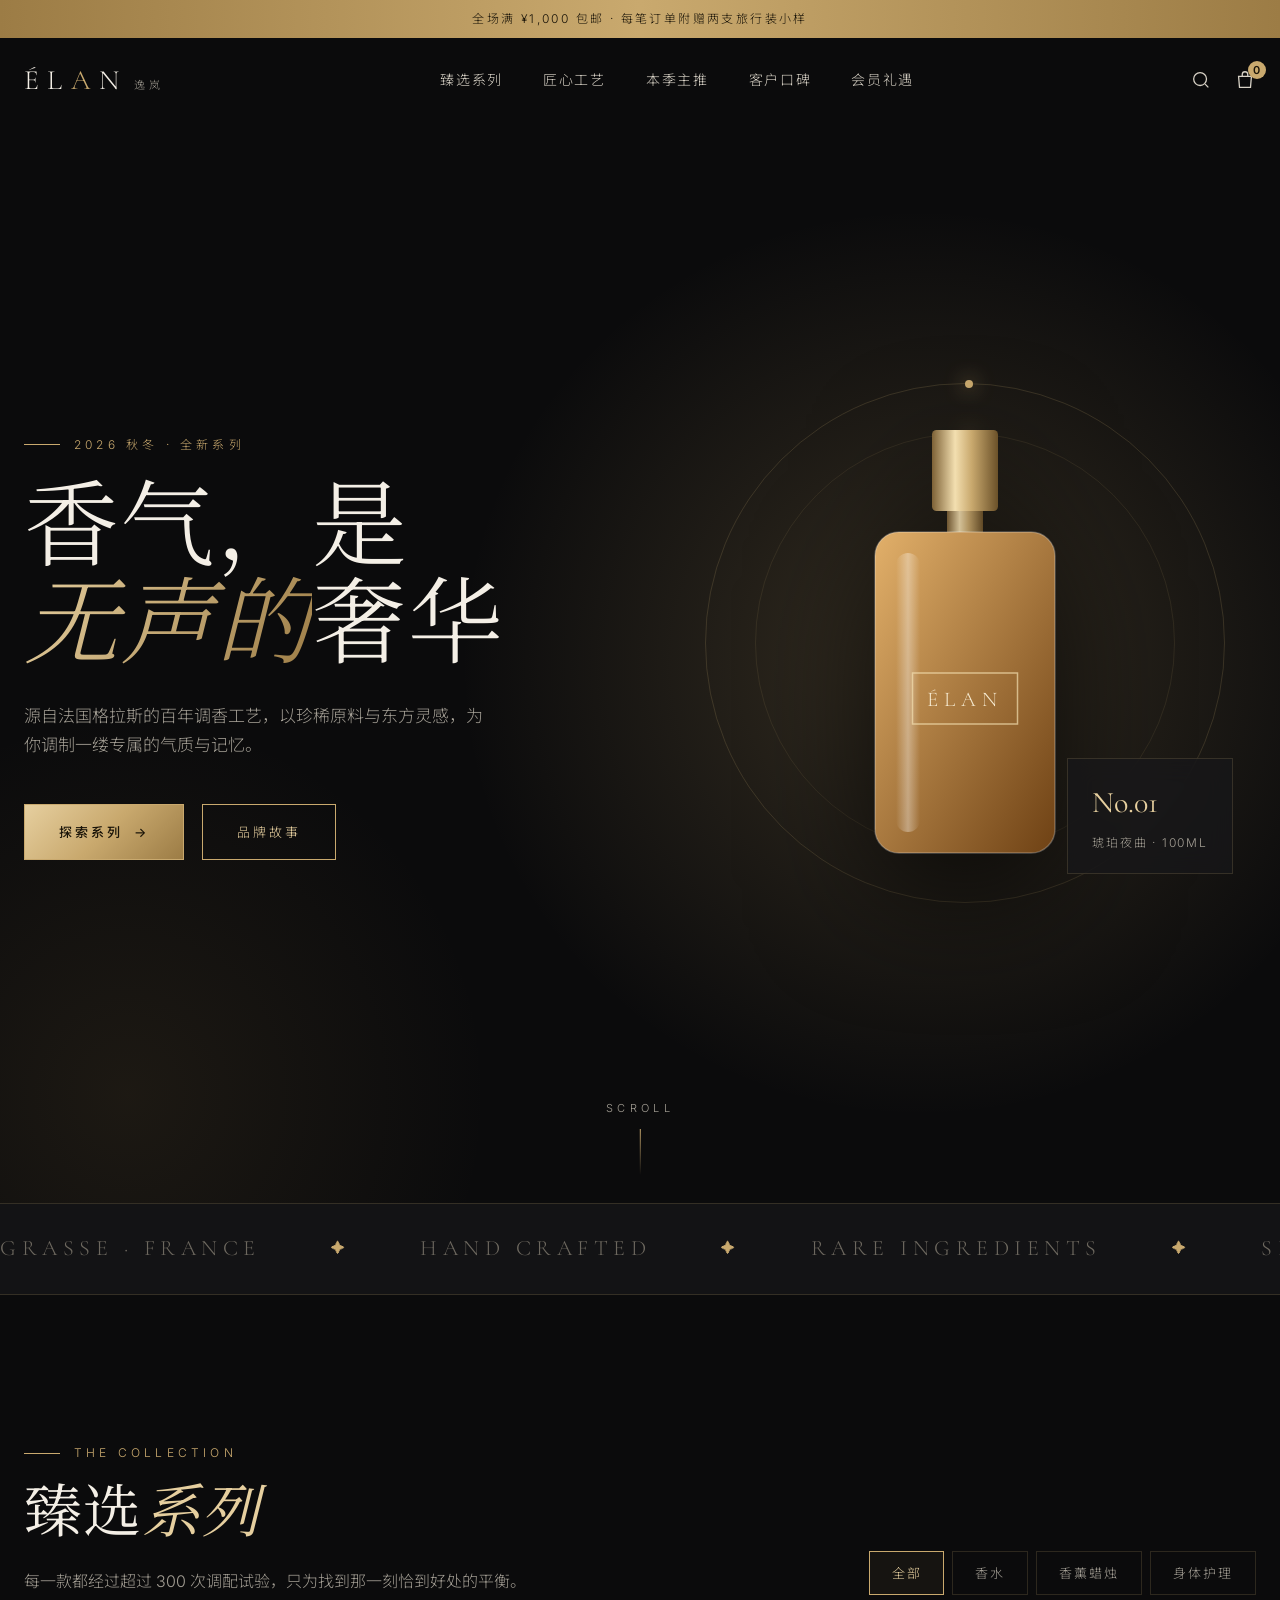
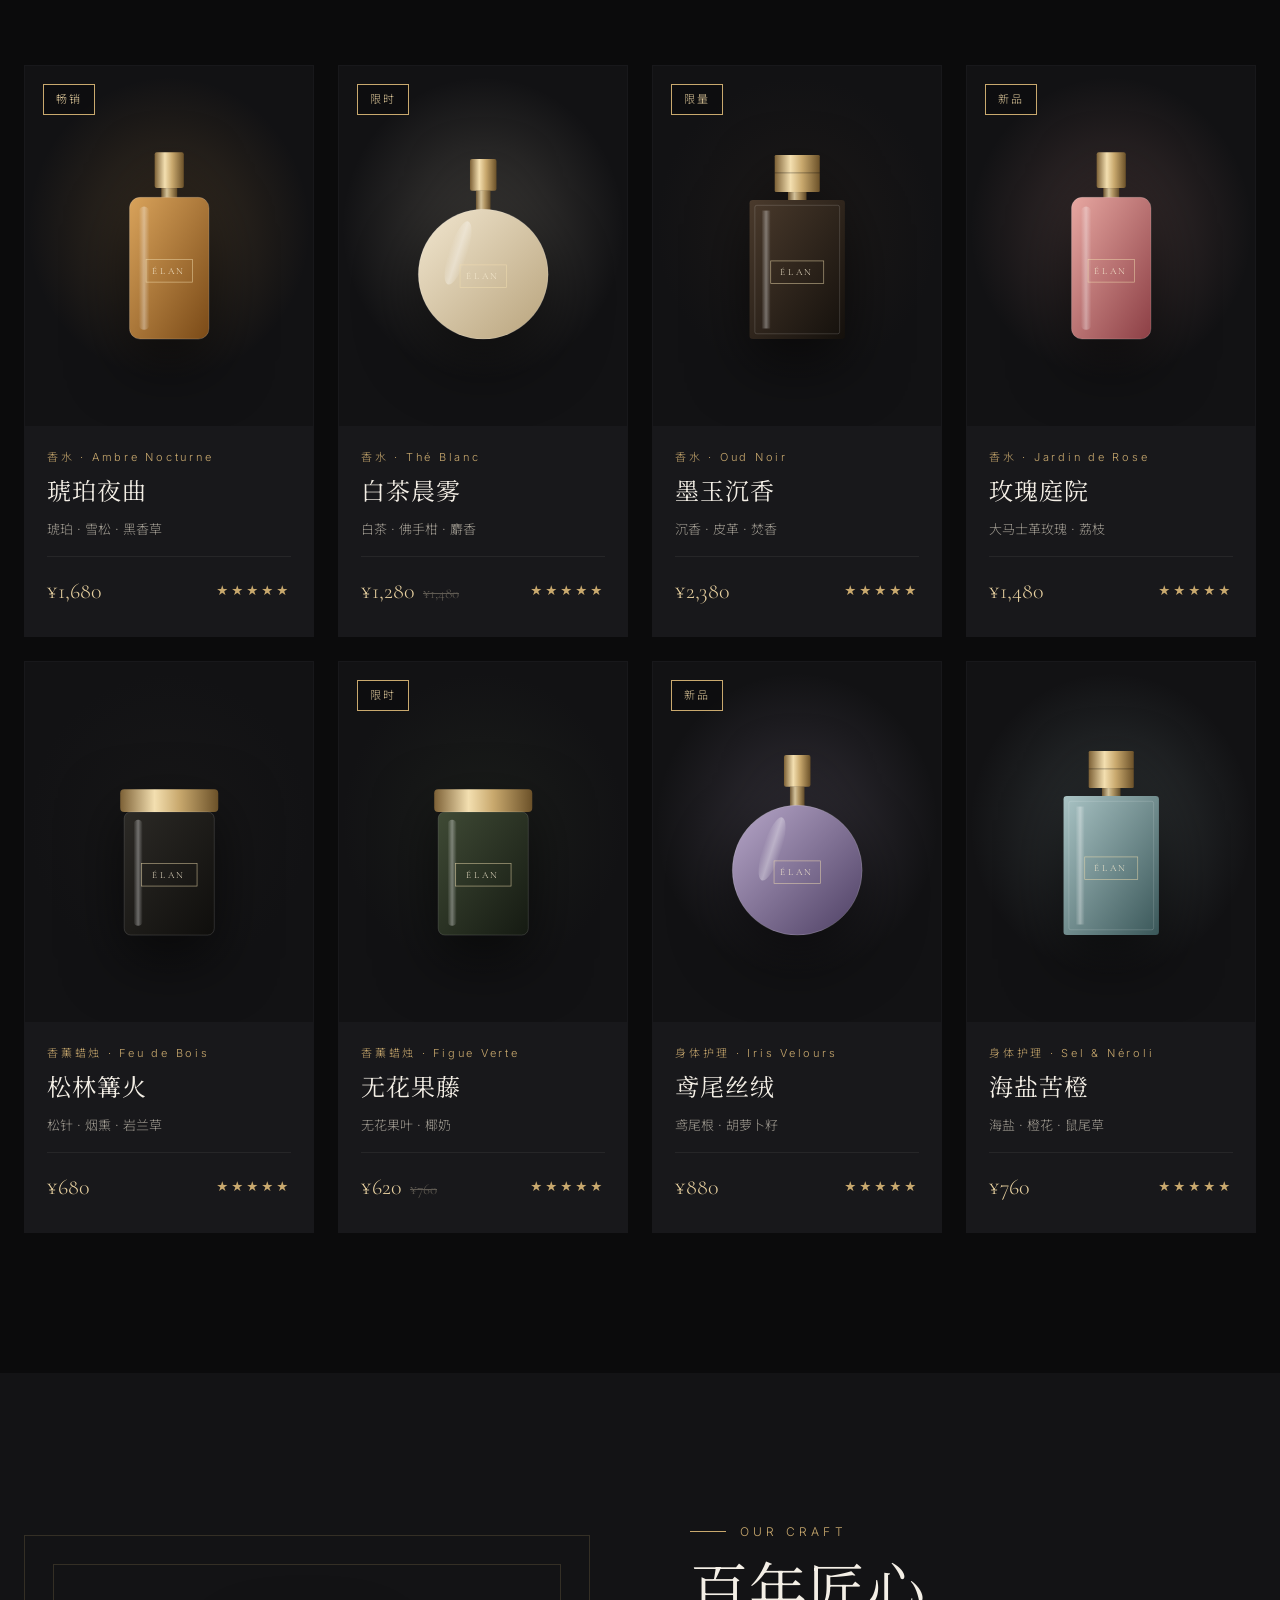
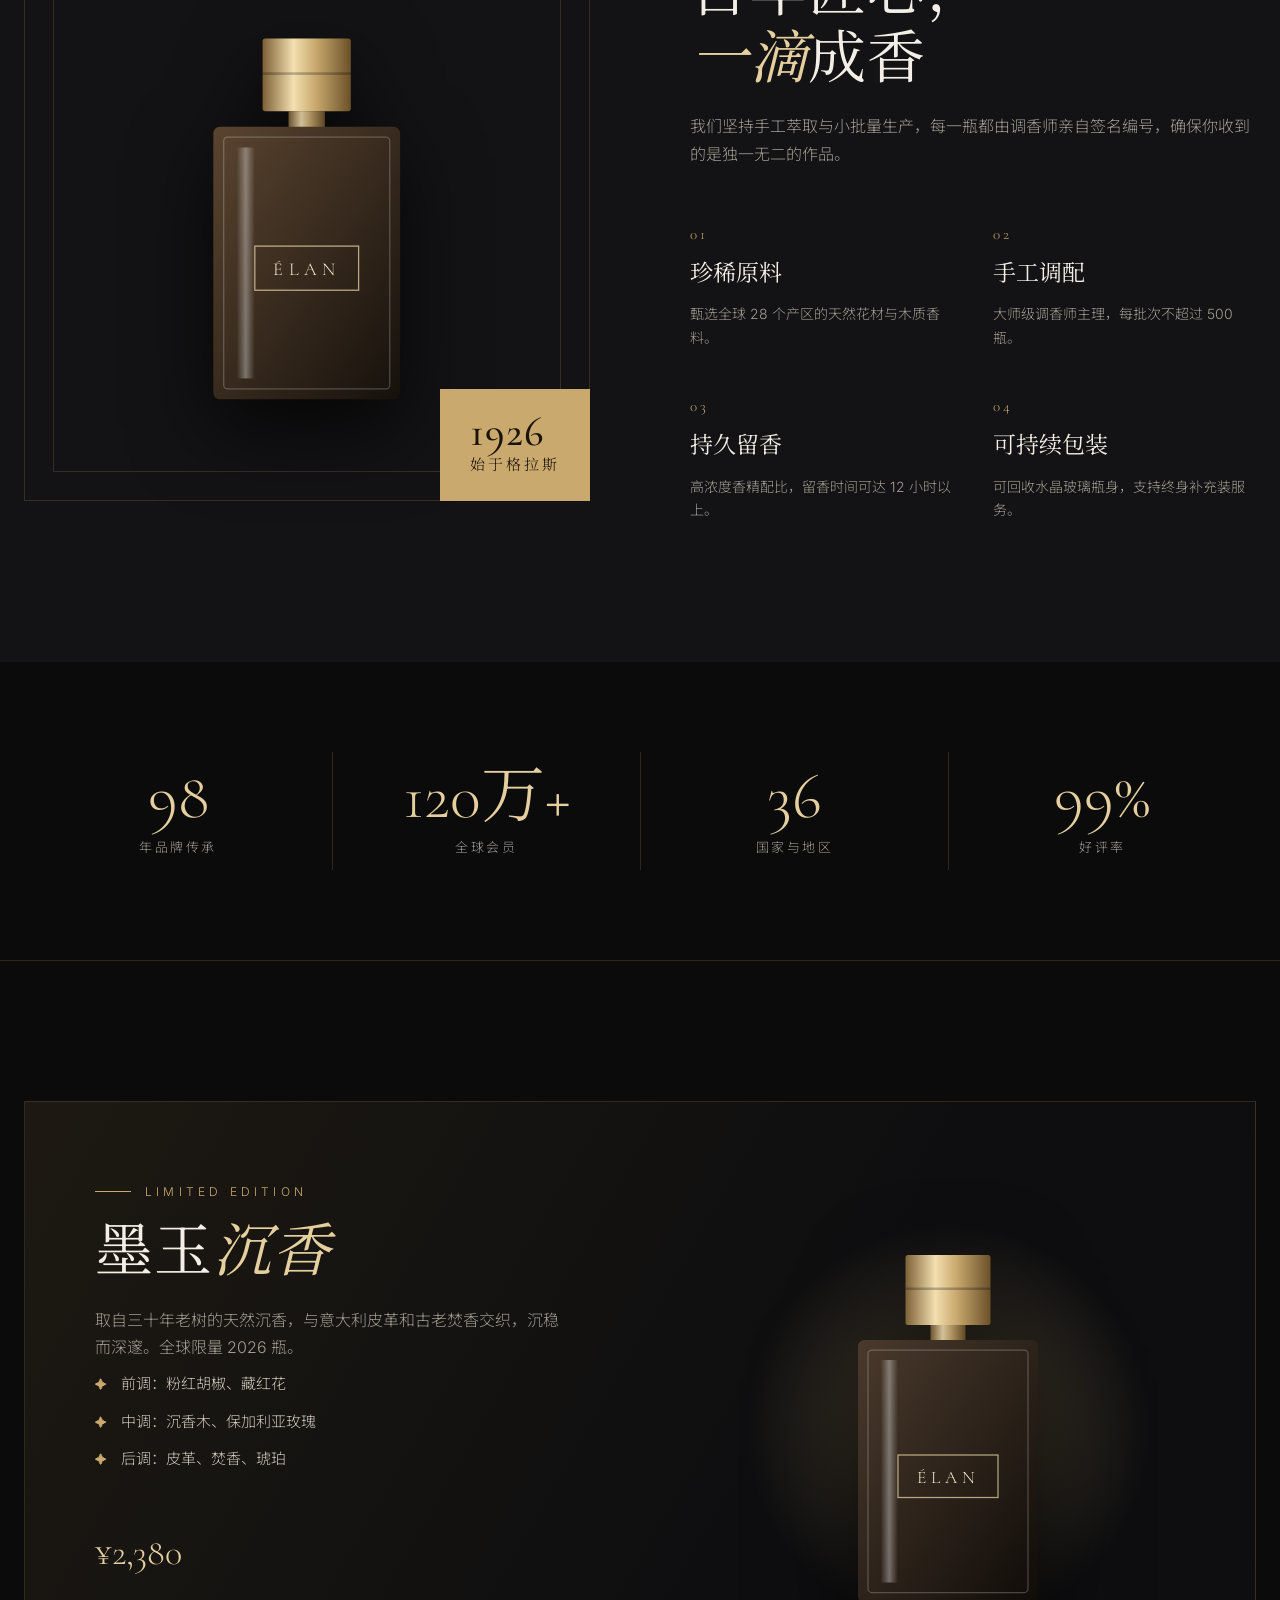
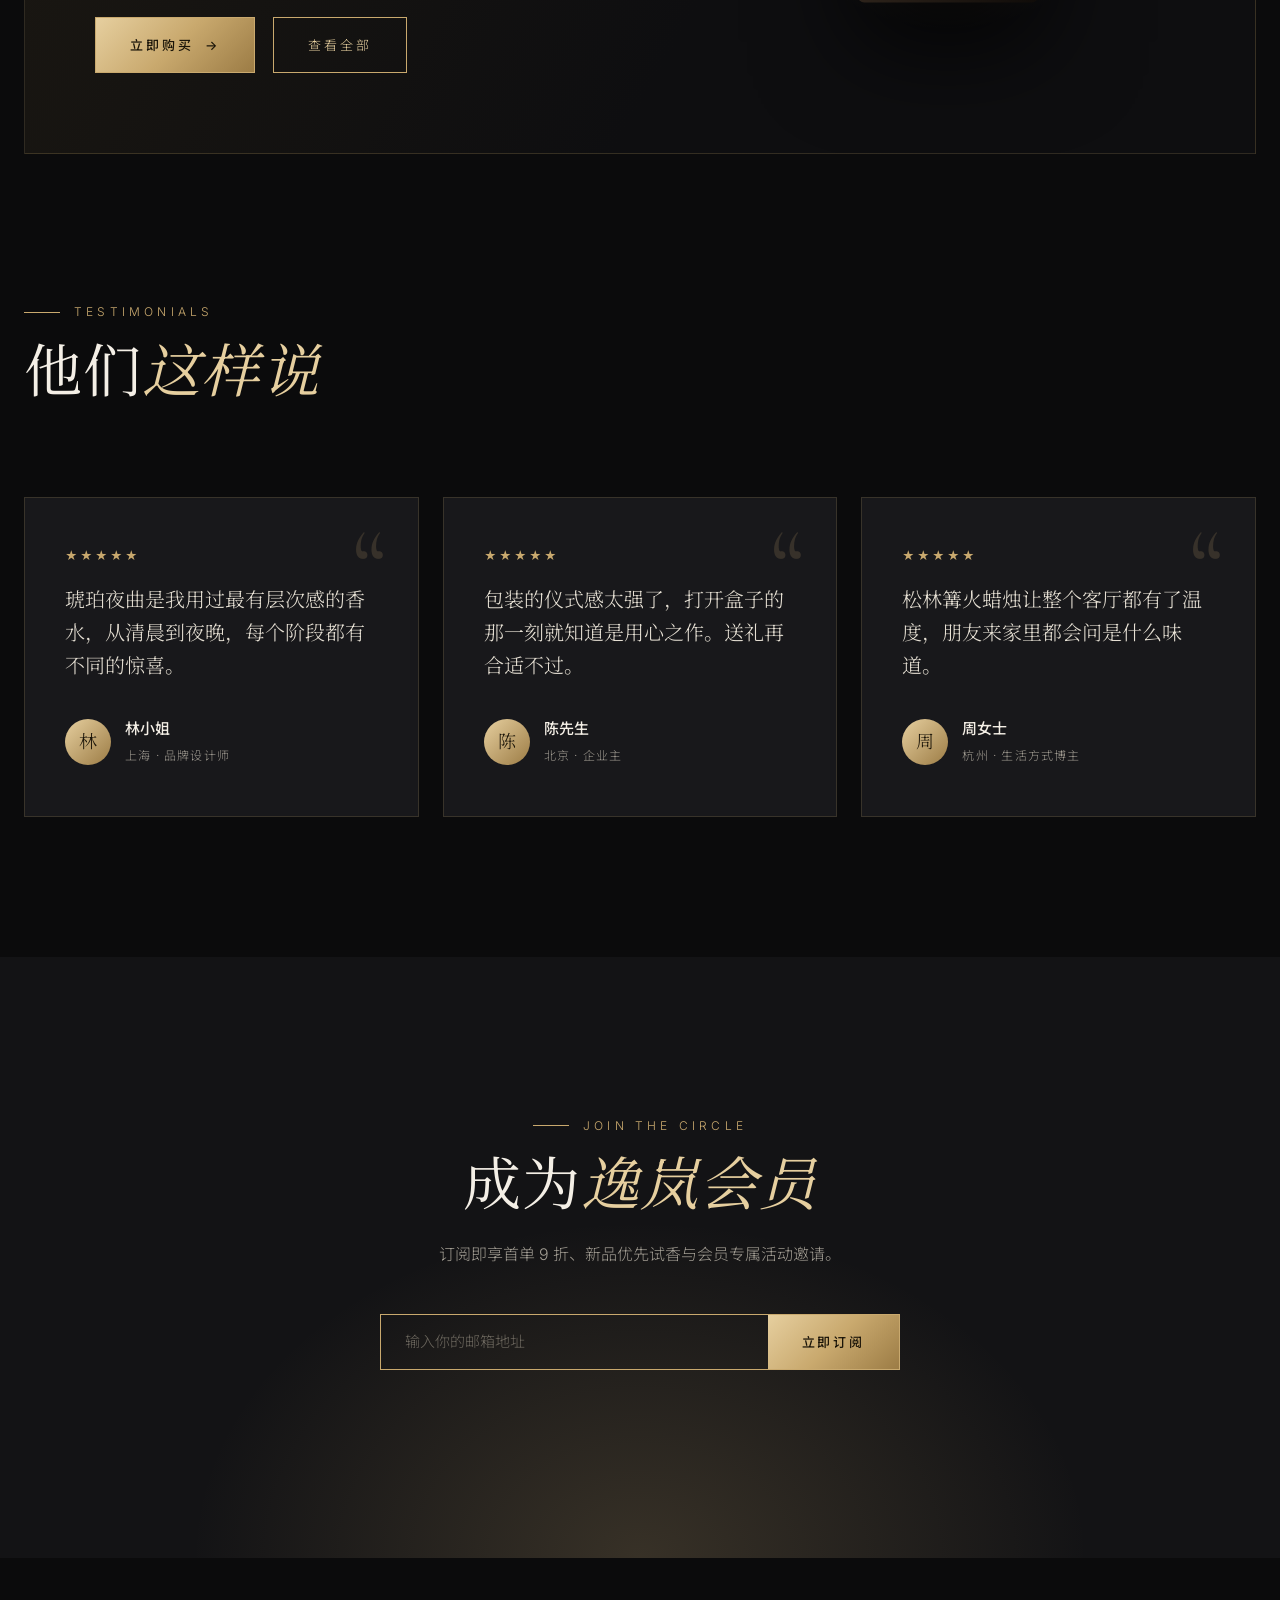
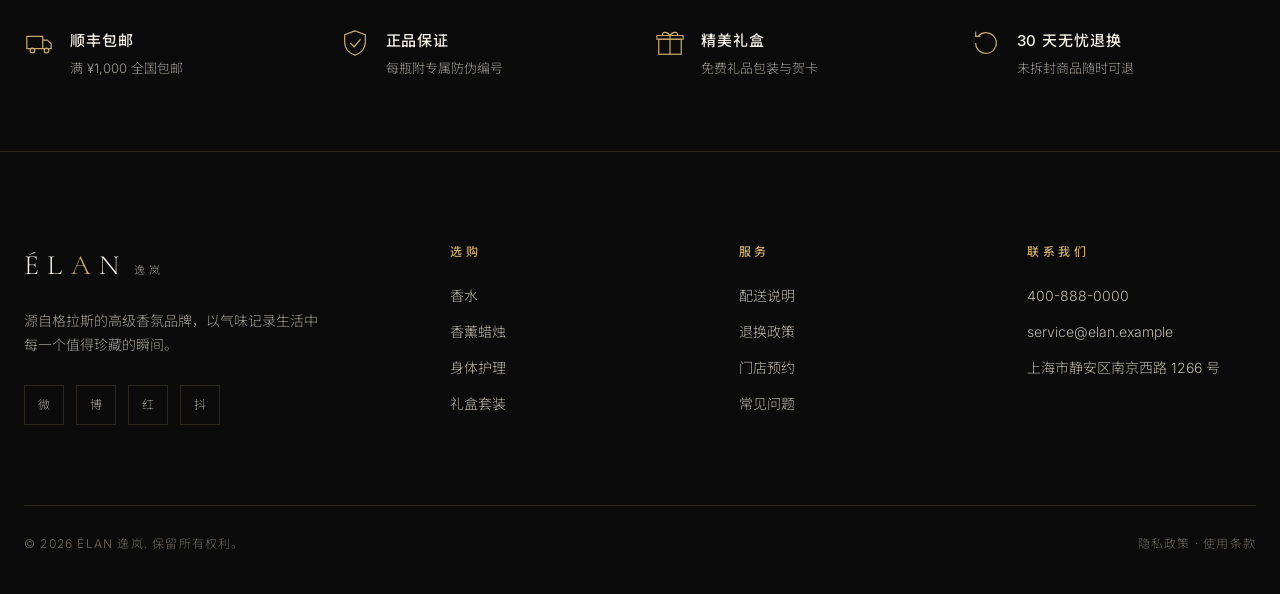
==== index.html @ bb202598 "Add premium black-and-gold product showcase site Static single-page storefront: hero, product grid w" ====
<!doctype html>
<html lang="zh-CN">
<head>
  <meta charset="utf-8" />
  <meta name="viewport" content="width=device-width, initial-scale=1" />
  <title>ÉLAN 逸岚 · 高级香氛</title>
  <meta name="description" content="ÉLAN 逸岚：源自格拉斯的高级香氛与居家香薰。" />
  <link rel="preconnect" href="https://fonts.googleapis.com" />
  <link rel="preconnect" href="https://fonts.gstatic.com" crossorigin />
  <link href="https://fonts.googleapis.com/css2?family=Cormorant+Garamond:ital,wght@0,300;0,400;0,500;1,300;1,400&family=Inter:wght@300;400;500&family=Noto+Sans+SC:wght@300;400;500&family=Noto+Serif+SC:wght@300;400;500&display=swap" rel="stylesheet" />
  <link rel="stylesheet" href="assets/styles.css" />
</head>
<body>

  <div class="announce">全场满 ¥1,000 包邮 · 每笔订单附赠两支旅行装小样</div>

  <header class="nav">
    <div class="container nav-inner">
      <a href="#" class="logo">ÉL<span>A</span>N<small>逸岚</small></a>
      <ul class="nav-links">
        <li><a href="#collection">臻选系列</a></li>
        <li><a href="#craft">匠心工艺</a></li>
        <li><a href="#spotlight">本季主推</a></li>
        <li><a href="#reviews">客户口碑</a></li>
        <li><a href="#contact">会员礼遇</a></li>
      </ul>
      <div class="nav-actions">
        <button class="icon-btn" aria-label="搜索">
          <svg viewBox="0 0 24 24" fill="none" stroke="currentColor" stroke-width="1.4"><circle cx="11" cy="11" r="7"/><path d="m20 20-3.5-3.5"/></svg>
        </button>
        <button class="icon-btn" aria-label="购物袋">
          <svg viewBox="0 0 24 24" fill="none" stroke="currentColor" stroke-width="1.4"><path d="M5 8h14l-1 12H6L5 8Z"/><path d="M9 8V6a3 3 0 0 1 6 0v2"/></svg>
          <span class="cart-count">0</span>
        </button>
        <button class="icon-btn menu-toggle" aria-label="菜单" aria-expanded="false">
          <svg viewBox="0 0 24 24" fill="none" stroke="currentColor" stroke-width="1.4"><path d="M3 7h18M3 12h18M3 17h18"/></svg>
        </button>
      </div>
    </div>
  </header>

  <main>
    <!-- ============ Hero ============ -->
    <section class="hero">
      <div class="container hero-grid">
        <div>
          <span class="eyebrow reveal">2026 秋冬 · 全新系列</span>
          <h1 class="reveal d1">香气，是<br/><em>无声的</em>奢华</h1>
          <p class="reveal d2">源自法国格拉斯的百年调香工艺，以珍稀原料与东方灵感，为你调制一缕专属的气质与记忆。</p>
          <div class="hero-cta reveal d3">
            <a href="#collection" class="btn btn-primary">探索系列 <span class="arrow">→</span></a>
            <a href="#craft" class="btn btn-ghost">品牌故事</a>
          </div>
        </div>
        <div class="hero-visual">
          <div class="hero-ring"></div>
          <div class="hero-ring r2"></div>
          <div class="hero-bottle" data-bottle="tall,#e2b06a,#6e4114"></div>
          <div class="hero-badge reveal d2">
            <strong>No.01</strong>
            <span>琥珀夜曲 · 100ML</span>
          </div>
        </div>
      </div>
      <div class="scroll-hint">SCROLL</div>
    </section>

    <!-- ============ 滚动品牌条 ============ -->
    <div class="marquee" aria-hidden="true">
      <div class="marquee-track">
        <span>GRASSE · FRANCE</span><span>HAND CRAFTED</span><span>RARE INGREDIENTS</span><span>SINCE 1926</span><span>VOGUE 年度香氛</span><span>ELLE 推荐</span>
        <span>GRASSE · FRANCE</span><span>HAND CRAFTED</span><span>RARE INGREDIENTS</span><span>SINCE 1926</span><span>VOGUE 年度香氛</span><span>ELLE 推荐</span>
      </div>
    </div>

    <!-- ============ 产品 ============ -->
    <section id="collection">
      <div class="container">
        <div class="section-head">
          <div>
            <span class="eyebrow reveal">The Collection</span>
            <h2 class="section-title reveal d1">臻选<em>系列</em></h2>
            <p class="section-lead reveal d2">每一款都经过超过 300 次调配试验，只为找到那一刻恰到好处的平衡。</p>
          </div>
          <div class="filters reveal d2">
            <button class="filter active" data-filter="all">全部</button>
            <button class="filter" data-filter="fragrance">香水</button>
            <button class="filter" data-filter="home">香薰蜡烛</button>
            <button class="filter" data-filter="care">身体护理</button>
          </div>
        </div>
        <div class="products" id="productGrid"></div>
      </div>
    </section>

    <!-- ============ 工艺 ============ -->
    <section class="craft" id="craft">
      <div class="container craft-grid">
        <div class="craft-visual reveal">
          <div data-bottle="square,#5a4430,#16110c"></div>
          <div class="year"><b>1926</b>始于格拉斯</div>
        </div>
        <div>
          <span class="eyebrow reveal">Our Craft</span>
          <h2 class="section-title reveal d1">百年匠心，<br/><em>一滴</em>成香</h2>
          <p class="section-lead reveal d2">我们坚持手工萃取与小批量生产，每一瓶都由调香师亲自签名编号，确保你收到的是独一无二的作品。</p>
          <div class="features">
            <div class="feature reveal"><div class="num">01</div><h4>珍稀原料</h4><p>甄选全球 28 个产区的天然花材与木质香料。</p></div>
            <div class="feature reveal d1"><div class="num">02</div><h4>手工调配</h4><p>大师级调香师主理，每批次不超过 500 瓶。</p></div>
            <div class="feature reveal d2"><div class="num">03</div><h4>持久留香</h4><p>高浓度香精配比，留香时间可达 12 小时以上。</p></div>
            <div class="feature reveal d3"><div class="num">04</div><h4>可持续包装</h4><p>可回收水晶玻璃瓶身，支持终身补充装服务。</p></div>
          </div>
        </div>
      </div>
    </section>

    <!-- ============ 数据 ============ -->
    <div class="stats">
      <div class="container stats-grid">
        <div class="stat"><strong data-count="98">98</strong><span>年品牌传承</span></div>
        <div class="stat"><strong data-count="120" data-suffix="万+">120万+</strong><span>全球会员</span></div>
        <div class="stat"><strong data-count="36">36</strong><span>国家与地区</span></div>
        <div class="stat"><strong data-count="99" data-suffix="%">99%</strong><span>好评率</span></div>
      </div>
    </div>

    <!-- ============ 主推 ============ -->
    <section id="spotlight">
      <div class="container">
        <div class="spotlight-card reveal">
          <div class="spotlight-copy">
            <span class="eyebrow">Limited Edition</span>
            <h2 class="section-title">墨玉<em>沉香</em></h2>
            <p class="section-lead">取自三十年老树的天然沉香，与意大利皮革和古老焚香交织，沉稳而深邃。全球限量 2026 瓶。</p>
            <ul class="spotlight-list">
              <li>前调：粉红胡椒、藏红花</li>
              <li>中调：沉香木、保加利亚玫瑰</li>
              <li>后调：皮革、焚香、琥珀</li>
            </ul>
            <div class="price">¥2,380</div>
            <div class="hero-cta">
              <button class="btn btn-primary" data-name="墨玉沉香">立即购买 <span class="arrow">→</span></button>
              <a href="#collection" class="btn btn-ghost">查看全部</a>
            </div>
          </div>
          <div class="spotlight-visual" data-bottle="square,#4a3a2c,#100c09"></div>
        </div>
      </div>
    </section>

    <!-- ============ 评价 ============ -->
    <section id="reviews" style="padding-top: 0">
      <div class="container">
        <div class="section-head">
          <div>
            <span class="eyebrow reveal">Testimonials</span>
            <h2 class="section-title reveal d1">他们<em>这样说</em></h2>
          </div>
        </div>
        <div class="testimonials-grid">
          <blockquote class="quote reveal">
            <div class="stars">★★★★★</div>
            <p>琥珀夜曲是我用过最有层次感的香水，从清晨到夜晚，每个阶段都有不同的惊喜。</p>
            <footer><div class="avatar">林</div><div><strong>林小姐</strong><span>上海 · 品牌设计师</span></div></footer>
          </blockquote>
          <blockquote class="quote reveal d1">
            <div class="stars">★★★★★</div>
            <p>包装的仪式感太强了，打开盒子的那一刻就知道是用心之作。送礼再合适不过。</p>
            <footer><div class="avatar">陈</div><div><strong>陈先生</strong><span>北京 · 企业主</span></div></footer>
          </blockquote>
          <blockquote class="quote reveal d2">
            <div class="stars">★★★★★</div>
            <p>松林篝火蜡烛让整个客厅都有了温度，朋友来家里都会问是什么味道。</p>
            <footer><div class="avatar">周</div><div><strong>周女士</strong><span>杭州 · 生活方式博主</span></div></footer>
          </blockquote>
        </div>
      </div>
    </section>

    <!-- ============ CTA ============ -->
    <section class="cta" id="contact">
      <div class="container">
        <span class="eyebrow reveal">Join The Circle</span>
        <h2 class="section-title reveal d1">成为<em>逸岚会员</em></h2>
        <p class="section-lead reveal d2">订阅即享首单 9 折、新品优先试香与会员专属活动邀请。</p>
        <form class="subscribe reveal d3">
          <input type="email" required placeholder="输入你的邮箱地址" aria-label="邮箱地址" />
          <button class="btn btn-primary" type="submit">立即订阅</button>
        </form>
        <div class="form-note" aria-live="polite"></div>
      </div>
    </section>

    <!-- ============ 服务保障 ============ -->
    <div class="perks">
      <div class="container perks-grid">
        <div class="perk"><svg viewBox="0 0 32 32" fill="none" stroke="currentColor" stroke-width="1.3"><path d="M3 9h17v13H3zM20 13h5l4 4v5h-9"/><circle cx="9" cy="24" r="2.5"/><circle cx="24" cy="24" r="2.5"/></svg><div><strong>顺丰包邮</strong><span>满 ¥1,000 全国包邮</span></div></div>
        <div class="perk"><svg viewBox="0 0 32 32" fill="none" stroke="currentColor" stroke-width="1.3"><path d="M16 3 5 7v8c0 7 5 12 11 14 6-2 11-7 11-14V7L16 3Z"/><path d="m11 16 4 4 7-8"/></svg><div><strong>正品保证</strong><span>每瓶附专属防伪编号</span></div></div>
        <div class="perk"><svg viewBox="0 0 32 32" fill="none" stroke="currentColor" stroke-width="1.3"><rect x="4" y="12" width="24" height="16"/><path d="M2 8h28v4H2zM16 8v20M16 8c-3-5-9-4-8 0M16 8c3-5 9-4 8 0"/></svg><div><strong>精美礼盒</strong><span>免费礼品包装与贺卡</span></div></div>
        <div class="perk"><svg viewBox="0 0 32 32" fill="none" stroke="currentColor" stroke-width="1.3"><path d="M5 16a11 11 0 1 0 3-7.5"/><path d="M5 4v5h5"/></svg><div><strong>30 天无忧退换</strong><span>未拆封商品随时可退</span></div></div>
      </div>
    </div>
  </main>

  <footer class="footer">
    <div class="container">
      <div class="footer-grid">
        <div>
          <a href="#" class="logo">ÉL<span>A</span>N<small>逸岚</small></a>
          <p>源自格拉斯的高级香氛品牌，以气味记录生活中每一个值得珍藏的瞬间。</p>
          <div class="socials">
            <a href="#" aria-label="微信">微</a><a href="#" aria-label="微博">博</a><a href="#" aria-label="小红书">红</a><a href="#" aria-label="抖音">抖</a>
          </div>
        </div>
        <div><h5>选购</h5><ul><li><a href="#collection">香水</a></li><li><a href="#collection">香薰蜡烛</a></li><li><a href="#collection">身体护理</a></li><li><a href="#collection">礼盒套装</a></li></ul></div>
        <div><h5>服务</h5><ul><li><a href="#">配送说明</a></li><li><a href="#">退换政策</a></li><li><a href="#">门店预约</a></li><li><a href="#">常见问题</a></li></ul></div>
        <div><h5>联系我们</h5><ul><li>400-888-0000</li><li>service@elan.example</li><li>上海市静安区南京西路 1266 号</li></ul></div>
      </div>
      <div class="footer-bottom">
        <span>© <span id="year">2026</span> ÉLAN 逸岚. 保留所有权利。</span>
        <span>隐私政策 · 使用条款</span>
      </div>
    </div>
  </footer>

  <div class="toast" role="status"></div>

  <script src="assets/script.js"></script>
</body>
</html>
---- assets/styles.css ----
/* =========================================================
   ÉLAN 逸岚 — 高端产品展示模板
   配色：曜石黑 + 香槟金 + 象牙白
   修改下方 :root 变量即可整体换色
   ========================================================= */
:root {
  --bg: #0b0b0c;
  --bg-soft: #131315;
  --bg-card: #18181b;
  --line: rgba(201, 169, 110, 0.18);
  --gold: #c9a96e;
  --gold-light: #e6cf9f;
  --gold-deep: #9c7c45;
  --ivory: #f4efe6;
  --muted: #a39e94;
  --serif: "Cormorant Garamond", "Noto Serif SC", "Songti SC", serif;
  --sans: "Inter", "Noto Sans SC", "PingFang SC", "Microsoft YaHei", sans-serif;
  --radius: 4px;
  --max: 1240px;
  --ease: cubic-bezier(0.22, 0.61, 0.36, 1);
}

*,
*::before,
*::after { box-sizing: border-box; margin: 0; padding: 0; }

html { scroll-behavior: smooth; }

body {
  background: var(--bg);
  color: var(--ivory);
  font-family: var(--sans);
  font-weight: 300;
  line-height: 1.7;
  -webkit-font-smoothing: antialiased;
  overflow-x: hidden;
}

img, svg { display: block; max-width: 100%; }
a { color: inherit; text-decoration: none; }
button { font: inherit; color: inherit; background: none; border: 0; cursor: pointer; }

.container { width: min(var(--max), 100% - 48px); margin-inline: auto; }

.eyebrow {
  display: inline-flex;
  align-items: center;
  gap: 14px;
  font-size: 12px;
  letter-spacing: 0.35em;
  text-transform: uppercase;
  color: var(--gold);
}
.eyebrow::before { content: ""; width: 36px; height: 1px; background: var(--gold); }

.section-title {
  font-family: var(--serif);
  font-weight: 400;
  font-size: clamp(34px, 5vw, 58px);
  line-height: 1.15;
  letter-spacing: 0.02em;
  margin: 18px 0 20px;
}
.section-title em { font-style: italic; color: var(--gold-light); }
.section-lead { color: var(--muted); max-width: 560px; font-size: 16px; }

.btn {
  display: inline-flex;
  align-items: center;
  gap: 12px;
  padding: 16px 34px;
  font-size: 13px;
  letter-spacing: 0.22em;
  text-transform: uppercase;
  border: 1px solid var(--gold);
  transition: all 0.4s var(--ease);
}
.btn-primary {
  background: linear-gradient(135deg, var(--gold-light), var(--gold) 50%, var(--gold-deep));
  color: #1a1408;
  font-weight: 500;
}
.btn-primary:hover { box-shadow: 0 12px 40px -10px rgba(201, 169, 110, 0.6); transform: translateY(-2px); }
.btn-ghost { color: var(--gold-light); }
.btn-ghost:hover { background: rgba(201, 169, 110, 0.08); }
.btn .arrow { transition: transform 0.4s var(--ease); }
.btn:hover .arrow { transform: translateX(4px); }

/* ---------- 顶部公告 & 导航 ---------- */
.announce {
  background: linear-gradient(90deg, var(--gold-deep), var(--gold), var(--gold-deep));
  color: #1a1408;
  text-align: center;
  font-size: 12px;
  letter-spacing: 0.2em;
  padding: 9px 16px;
}

.nav {
  position: sticky;
  top: 0;
  z-index: 50;
  transition: background 0.4s, border-color 0.4s;
  border-bottom: 1px solid transparent;
}
.nav.scrolled {
  background: rgba(11, 11, 12, 0.82);
  backdrop-filter: blur(14px);
  border-color: var(--line);
}
.nav-inner { display: flex; align-items: center; justify-content: space-between; height: 84px; }
.logo { font-family: var(--serif); font-size: 28px; letter-spacing: 0.3em; }
.logo span { color: var(--gold); }
.logo small { font-family: var(--sans); font-size: 11px; letter-spacing: 0.4em; color: var(--muted); margin-left: 6px; }
.nav-links { display: flex; gap: 40px; list-style: none; font-size: 14px; letter-spacing: 0.12em; }
.nav-links a { position: relative; color: #d8d2c6; transition: color 0.3s; }
.nav-links a::after {
  content: ""; position: absolute; left: 0; bottom: -6px; width: 0; height: 1px;
  background: var(--gold); transition: width 0.4s var(--ease);
}
.nav-links a:hover { color: var(--gold-light); }
.nav-links a:hover::after { width: 100%; }
.nav-actions { display: flex; align-items: center; gap: 22px; }
.icon-btn { position: relative; width: 22px; height: 22px; color: #d8d2c6; transition: color 0.3s; }
.icon-btn:hover { color: var(--gold-light); }
.cart-count {
  position: absolute; top: -8px; right: -10px; min-width: 18px; height: 18px;
  padding: 0 4px; border-radius: 9px; background: var(--gold); color: #1a1408;
  font-size: 11px; font-weight: 600; display: grid; place-items: center;
  transition: transform 0.3s var(--ease);
}
.cart-count.bump { transform: scale(1.35); }
.menu-toggle { display: none; }

/* ---------- Hero ---------- */
.hero {
  position: relative;
  min-height: calc(100vh - 120px);
  display: grid;
  align-items: center;
  overflow: hidden;
}
.hero::before {
  content: ""; position: absolute; inset: 0;
  background:
    radial-gradient(60% 70% at 72% 50%, rgba(201, 169, 110, 0.22), transparent 60%),
    radial-gradient(40% 50% at 10% 90%, rgba(156, 124, 69, 0.12), transparent 70%);
}
.hero-grid { position: relative; display: grid; grid-template-columns: 1.05fr 1fr; gap: 40px; align-items: center; padding: 60px 0 100px; }
.hero h1 {
  font-family: var(--serif);
  font-weight: 300;
  font-size: clamp(46px, 7.4vw, 104px);
  line-height: 1.02;
  letter-spacing: 0.01em;
  margin: 26px 0 28px;
}
.hero h1 em { font-style: italic; background: linear-gradient(120deg, var(--gold-light), var(--gold-deep)); -webkit-background-clip: text; background-clip: text; color: transparent; }
.hero p { color: var(--muted); font-size: 17px; max-width: 470px; margin-bottom: 44px; }
.hero-cta { display: flex; flex-wrap: wrap; gap: 18px; }
.hero-visual { position: relative; display: grid; place-items: center; height: 640px; }
.hero-ring {
  position: absolute; width: 520px; height: 520px; border-radius: 50%;
  border: 1px solid var(--line);
  animation: spin 40s linear infinite;
}
.hero-ring::after {
  content: ""; position: absolute; top: -4px; left: 50%; width: 8px; height: 8px; border-radius: 50%;
  background: var(--gold); box-shadow: 0 0 20px var(--gold);
}
.hero-ring.r2 { width: 420px; height: 420px; animation-duration: 28s; animation-direction: reverse; opacity: 0.6; }
.hero-bottle { position: relative; width: 300px; filter: drop-shadow(0 40px 60px rgba(0, 0, 0, 0.7)); animation: float 7s ease-in-out infinite; }
.hero-badge {
  position: absolute; right: 4%; bottom: 14%;
  background: rgba(24, 24, 27, 0.7); backdrop-filter: blur(12px);
  border: 1px solid var(--line); padding: 18px 24px;
}
.hero-badge strong { display: block; font-family: var(--serif); font-size: 30px; color: var(--gold-light); font-weight: 400; }
.hero-badge span { font-size: 12px; letter-spacing: 0.15em; color: var(--muted); }
.scroll-hint {
  position: absolute; left: 50%; bottom: 28px; transform: translateX(-50%);
  font-size: 11px; letter-spacing: 0.4em; color: var(--muted);
  display: flex; flex-direction: column; align-items: center; gap: 12px;
}
.scroll-hint::after { content: ""; width: 1px; height: 46px; background: linear-gradient(var(--gold), transparent); animation: drip 2.4s ease-in-out infinite; }

@keyframes spin { to { transform: rotate(360deg); } }
@keyframes float { 50% { transform: translateY(-18px); } }
@keyframes drip { 0% { transform: scaleY(0); transform-origin: top; } 50% { transform: scaleY(1); transform-origin: top; } 51% { transform-origin: bottom; } 100% { transform: scaleY(0); transform-origin: bottom; } }

/* ---------- 品牌数据条 ---------- */
.marquee { border-block: 1px solid var(--line); overflow: hidden; padding: 26px 0; background: var(--bg-soft); }
.marquee-track { display: flex; gap: 70px; width: max-content; animation: marquee 32s linear infinite; }
.marquee-track span { font-family: var(--serif); font-size: 22px; letter-spacing: 0.25em; color: #6d685f; white-space: nowrap; display: flex; align-items: center; gap: 70px; }
.marquee-track span::after { content: "✦"; color: var(--gold); font-size: 14px; }
@keyframes marquee { to { transform: translateX(-50%); } }

/* ---------- 通用 section ---------- */
section { padding: 140px 0; }
.section-head { display: flex; justify-content: space-between; align-items: flex-end; gap: 40px; margin-bottom: 70px; flex-wrap: wrap; }

/* ---------- 产品 ---------- */
.filters { display: flex; gap: 8px; flex-wrap: wrap; }
.filter {
  padding: 10px 22px; font-size: 13px; letter-spacing: 0.15em;
  border: 1px solid var(--line); color: var(--muted); transition: all 0.3s;
}
.filter:hover, .filter.active { border-color: var(--gold); color: var(--gold-light); background: rgba(201, 169, 110, 0.06); }

.products { display: grid; grid-template-columns: repeat(4, 1fr); gap: 24px; }
.product {
  position: relative; background: var(--bg-card); border: 1px solid transparent;
  transition: border-color 0.5s, transform 0.5s var(--ease), opacity 0.4s;
}
.product:hover { border-color: var(--line); transform: translateY(-6px); }
.product.hide { display: none; }
.product-media {
  position: relative; aspect-ratio: 4 / 5; display: grid; place-items: center; overflow: hidden;
  background: radial-gradient(70% 60% at 50% 45%, var(--glow, rgba(201, 169, 110, 0.18)), transparent 70%), #121214;
}
.product-media svg { width: 46%; transition: transform 0.8s var(--ease); filter: drop-shadow(0 24px 30px rgba(0, 0, 0, 0.6)); }
.product:hover .product-media svg { transform: scale(1.07) rotate(-2deg); }
.tag {
  position: absolute; top: 18px; left: 18px; font-size: 11px; letter-spacing: 0.2em;
  padding: 5px 12px; border: 1px solid var(--gold); color: var(--gold-light); background: rgba(11, 11, 12, 0.6);
}
.quick-add {
  position: absolute; left: 18px; right: 18px; bottom: 18px; padding: 14px;
  background: var(--ivory); color: #121212; font-size: 12px; letter-spacing: 0.22em; font-weight: 500;
  opacity: 0; transform: translateY(14px); transition: all 0.45s var(--ease);
}
.quick-add:hover { background: var(--gold-light); }
.product:hover .quick-add, .quick-add:focus-visible { opacity: 1; transform: none; }
.product-info { padding: 22px 22px 26px; }
.product-info .cat { font-size: 11px; letter-spacing: 0.25em; color: var(--gold); }
.product-info h3 { font-family: var(--serif); font-weight: 400; font-size: 24px; margin: 6px 0 4px; letter-spacing: 0.04em; }
.product-info .desc { font-size: 13px; color: var(--muted); }
.price-row { display: flex; justify-content: space-between; align-items: center; margin-top: 16px; padding-top: 16px; border-top: 1px solid rgba(255, 255, 255, 0.06); }
.price { font-family: var(--serif); font-size: 22px; color: var(--gold-light); }
.price s { font-size: 15px; color: #5f5a52; margin-left: 8px; }
.stars { color: var(--gold); font-size: 12px; letter-spacing: 2px; }

/* ---------- 工艺 / 卖点 ---------- */
.craft { background: var(--bg-soft); position: relative; overflow: hidden; }
.craft-grid { display: grid; grid-template-columns: 1fr 1fr; gap: 100px; align-items: center; }
.craft-visual { position: relative; aspect-ratio: 1; border: 1px solid var(--line); display: grid; place-items: center; }
.craft-visual::before { content: ""; position: absolute; inset: 28px; border: 1px solid var(--line); }
.craft-visual [data-bottle] { width: 46%; position: relative; filter: drop-shadow(0 30px 40px rgba(0, 0, 0, 0.7)); }
.craft-visual .year {
  position: absolute; bottom: -1px; right: -1px; background: var(--gold); color: #1a1408;
  padding: 22px 30px; font-family: var(--serif); font-size: 15px; letter-spacing: 0.2em;
}
.craft-visual .year b { display: block; font-size: 42px; font-weight: 500; letter-spacing: 0.02em; line-height: 1; }
.features { display: grid; grid-template-columns: 1fr 1fr; gap: 44px 40px; margin-top: 54px; }
.feature .num { font-family: var(--serif); font-size: 15px; color: var(--gold); letter-spacing: 0.2em; }
.feature h4 { font-family: var(--serif); font-weight: 400; font-size: 23px; margin: 8px 0 8px; }
.feature p { font-size: 14px; color: var(--muted); }

/* ---------- 数据 ---------- */
.stats { padding: 90px 0; border-bottom: 1px solid var(--line); }
.stats-grid { display: grid; grid-template-columns: repeat(4, 1fr); text-align: center; }
.stat { padding: 10px 20px; }
.stat + .stat { border-left: 1px solid var(--line); }
.stat strong { display: block; font-family: var(--serif); font-weight: 300; font-size: clamp(40px, 5vw, 64px); color: var(--gold-light); line-height: 1.1; }
.stat span { font-size: 13px; letter-spacing: 0.2em; color: var(--muted); }

/* ---------- 大图主推 ---------- */
.spotlight-card {
  position: relative; display: grid; grid-template-columns: 1fr 1fr; min-height: 560px; overflow: hidden;
  background: linear-gradient(120deg, #1d1912, #0e0e10 60%);
  border: 1px solid var(--line);
}
.spotlight-copy { padding: 80px 70px; display: flex; flex-direction: column; justify-content: center; position: relative; z-index: 1; }
.spotlight-copy .price { font-size: 36px; margin: 10px 0 34px; }
.spotlight-list { list-style: none; margin: 10px 0 40px; display: grid; gap: 12px; }
.spotlight-list li { display: flex; gap: 14px; font-size: 15px; color: #cfc9bd; }
.spotlight-list li::before { content: "✦"; color: var(--gold); font-size: 12px; margin-top: 4px; }
.spotlight-visual { position: relative; display: grid; place-items: center; }
.spotlight-visual::before {
  content: ""; position: absolute; width: 440px; height: 440px; border-radius: 50%;
  background: radial-gradient(circle, rgba(201, 169, 110, 0.35), transparent 65%);
}
.spotlight-copy .hero-cta { justify-content: flex-start; }
.spotlight-visual svg { position: relative; width: 250px; filter: drop-shadow(0 40px 50px rgba(0, 0, 0, 0.8)); }

/* ---------- 评价 ---------- */
.testimonials-grid { display: grid; grid-template-columns: repeat(3, 1fr); gap: 24px; }
.quote { padding: 48px 40px; border: 1px solid var(--line); background: var(--bg-card); position: relative; transition: border-color 0.4s; }
.quote:hover { border-color: rgba(201, 169, 110, 0.45); }
.quote::before { content: "“"; position: absolute; top: 14px; right: 30px; font-family: var(--serif); font-size: 110px; line-height: 1; color: rgba(201, 169, 110, 0.18); }
.quote p { font-family: var(--serif); font-size: 20px; line-height: 1.65; color: #e6e0d4; margin: 18px 0 32px; }
.quote footer { display: flex; align-items: center; gap: 14px; }
.avatar { width: 46px; height: 46px; border-radius: 50%; display: grid; place-items: center; font-family: var(--serif); font-size: 18px; color: #1a1408; background: linear-gradient(135deg, var(--gold-light), var(--gold-deep)); }
.quote footer strong { display: block; font-weight: 500; font-size: 15px; }
.quote footer span { font-size: 12px; color: var(--muted); letter-spacing: 0.1em; }

/* ---------- CTA ---------- */
.cta { position: relative; text-align: center; padding: 150px 0; overflow: hidden; background: var(--bg-soft); }
.cta::before { content: ""; position: absolute; inset: 0; background: radial-gradient(50% 80% at 50% 100%, rgba(201, 169, 110, 0.2), transparent 70%); }
.cta .container { position: relative; }
.cta .section-lead { margin: 0 auto 46px; }
.subscribe { display: flex; max-width: 520px; margin: 0 auto; border: 1px solid var(--gold); }
.subscribe input {
  flex: 1; min-width: 0; background: transparent; border: 0; outline: 0; padding: 0 24px;
  color: var(--ivory); font: inherit; font-size: 15px;
}
.subscribe input::placeholder { color: #6d685f; }
.subscribe .btn { border: 0; }
.form-note { margin-top: 18px; font-size: 13px; color: var(--gold-light); min-height: 20px; }

/* ---------- 服务保障 ---------- */
.perks { padding: 70px 0; border-bottom: 1px solid var(--line); }
.perks-grid { display: grid; grid-template-columns: repeat(4, 1fr); gap: 30px; }
.perk { display: flex; gap: 16px; align-items: flex-start; }
.perk svg { width: 30px; flex-shrink: 0; color: var(--gold); }
.perk strong { display: block; font-weight: 500; font-size: 15px; letter-spacing: 0.06em; }
.perk span { font-size: 13px; color: var(--muted); }

/* ---------- Footer ---------- */
.footer { padding: 90px 0 40px; }
.footer-grid { display: grid; grid-template-columns: 1.6fr repeat(3, 1fr); gap: 60px; }
.footer p { color: var(--muted); font-size: 14px; margin-top: 20px; max-width: 300px; }
.footer h5 { font-size: 12px; letter-spacing: 0.3em; color: var(--gold); font-weight: 500; margin-bottom: 22px; }
.footer ul { list-style: none; display: grid; gap: 12px; font-size: 14px; color: #bdb7ab; }
.footer ul a:hover { color: var(--gold-light); }
.socials { display: flex; gap: 12px; margin-top: 28px; }
.socials a { width: 40px; height: 40px; border: 1px solid var(--line); display: grid; place-items: center; font-size: 12px; color: var(--muted); transition: all 0.3s; }
.socials a:hover { border-color: var(--gold); color: var(--gold-light); }
.footer-bottom { margin-top: 80px; padding-top: 28px; border-top: 1px solid var(--line); display: flex; justify-content: space-between; font-size: 12px; color: #6d685f; letter-spacing: 0.1em; flex-wrap: wrap; gap: 12px; }

/* ---------- Toast ---------- */
.toast {
  position: fixed; left: 50%; bottom: 30px; transform: translate(-50%, 30px); opacity: 0; pointer-events: none;
  background: var(--ivory); color: #121212; padding: 14px 28px; font-size: 14px; letter-spacing: 0.08em;
  transition: all 0.45s var(--ease); z-index: 100; box-shadow: 0 20px 40px -10px rgba(0, 0, 0, 0.6);
}
.toast.show { opacity: 1; transform: translate(-50%, 0); }

/* ---------- 滚动渐显 ---------- */
.reveal { opacity: 0; transform: translateY(40px); transition: opacity 1s var(--ease), transform 1s var(--ease); }
.reveal.in { opacity: 1; transform: none; }
.reveal.d1 { transition-delay: 0.1s; }
.reveal.d2 { transition-delay: 0.2s; }
.reveal.d3 { transition-delay: 0.3s; }

@media (prefers-reduced-motion: reduce) {
  *, *::before, *::after { animation: none !important; transition: none !important; }
  .reveal { opacity: 1; transform: none; }
}

/* ---------- 响应式 ---------- */
@media (max-width: 1080px) {
  .products { grid-template-columns: repeat(2, 1fr); }
  .craft-grid { gap: 60px; }
  .footer-grid { grid-template-columns: 1fr 1fr; }
  .perks-grid { grid-template-columns: repeat(2, 1fr); }
}

@media (max-width: 860px) {
  section { padding: 100px 0; }
  .nav-links {
    position: fixed; inset: 84px 0 auto 0; flex-direction: column; gap: 0;
    background: rgba(11, 11, 12, 0.97); backdrop-filter: blur(14px);
    border-bottom: 1px solid var(--line);
    max-height: 0; overflow: hidden; transition: max-height 0.5s var(--ease);
  }
  .nav-links.open { max-height: 400px; }
  .nav-links li { border-top: 1px solid var(--line); }
  .nav-links a { display: block; padding: 18px 24px; }
  .nav-links a::after { display: none; }
  .menu-toggle { display: block; }
  .hero-grid, .craft-grid, .spotlight-card { grid-template-columns: 1fr; }
  .hero-grid { padding: 40px 0 120px; text-align: center; }
  .hero p { margin-inline: auto; }
  .hero-cta { justify-content: center; }
  .hero .eyebrow { justify-content: center; }
  .hero-visual { height: 460px; order: -1; }
  .hero-ring { width: 380px; height: 380px; }
  .hero-ring.r2 { width: 300px; height: 300px; }
  .hero-bottle { width: 210px; }
  .spotlight-copy { padding: 60px 32px; }
  .spotlight-visual { min-height: 380px; order: -1; }
  .stats-grid { grid-template-columns: repeat(2, 1fr); row-gap: 40px; }
  .stat:nth-child(3) { border-left: 0; }
  .testimonials-grid { grid-template-columns: 1fr; }
}

@media (max-width: 560px) {
  .container { width: calc(100% - 32px); }
  .logo { font-size: 22px; }
  .logo small { display: none; }
  .products { grid-template-columns: 1fr; }
  .features { grid-template-columns: 1fr; }
  .footer-grid { grid-template-columns: 1fr; gap: 40px; }
  .perks-grid { grid-template-columns: 1fr; }
  .hero-ring { width: 300px; height: 300px; }
  .hero-ring.r2 { width: 240px; height: 240px; }
  .hero-badge { right: 0; bottom: 4%; padding: 12px 16px; }
  .subscribe { flex-direction: column; }
  .subscribe input { padding: 18px 20px; }
  .subscribe .btn { justify-content: center; }
  .quick-add { opacity: 1; transform: none; }
  .quote { padding: 40px 26px; }
}
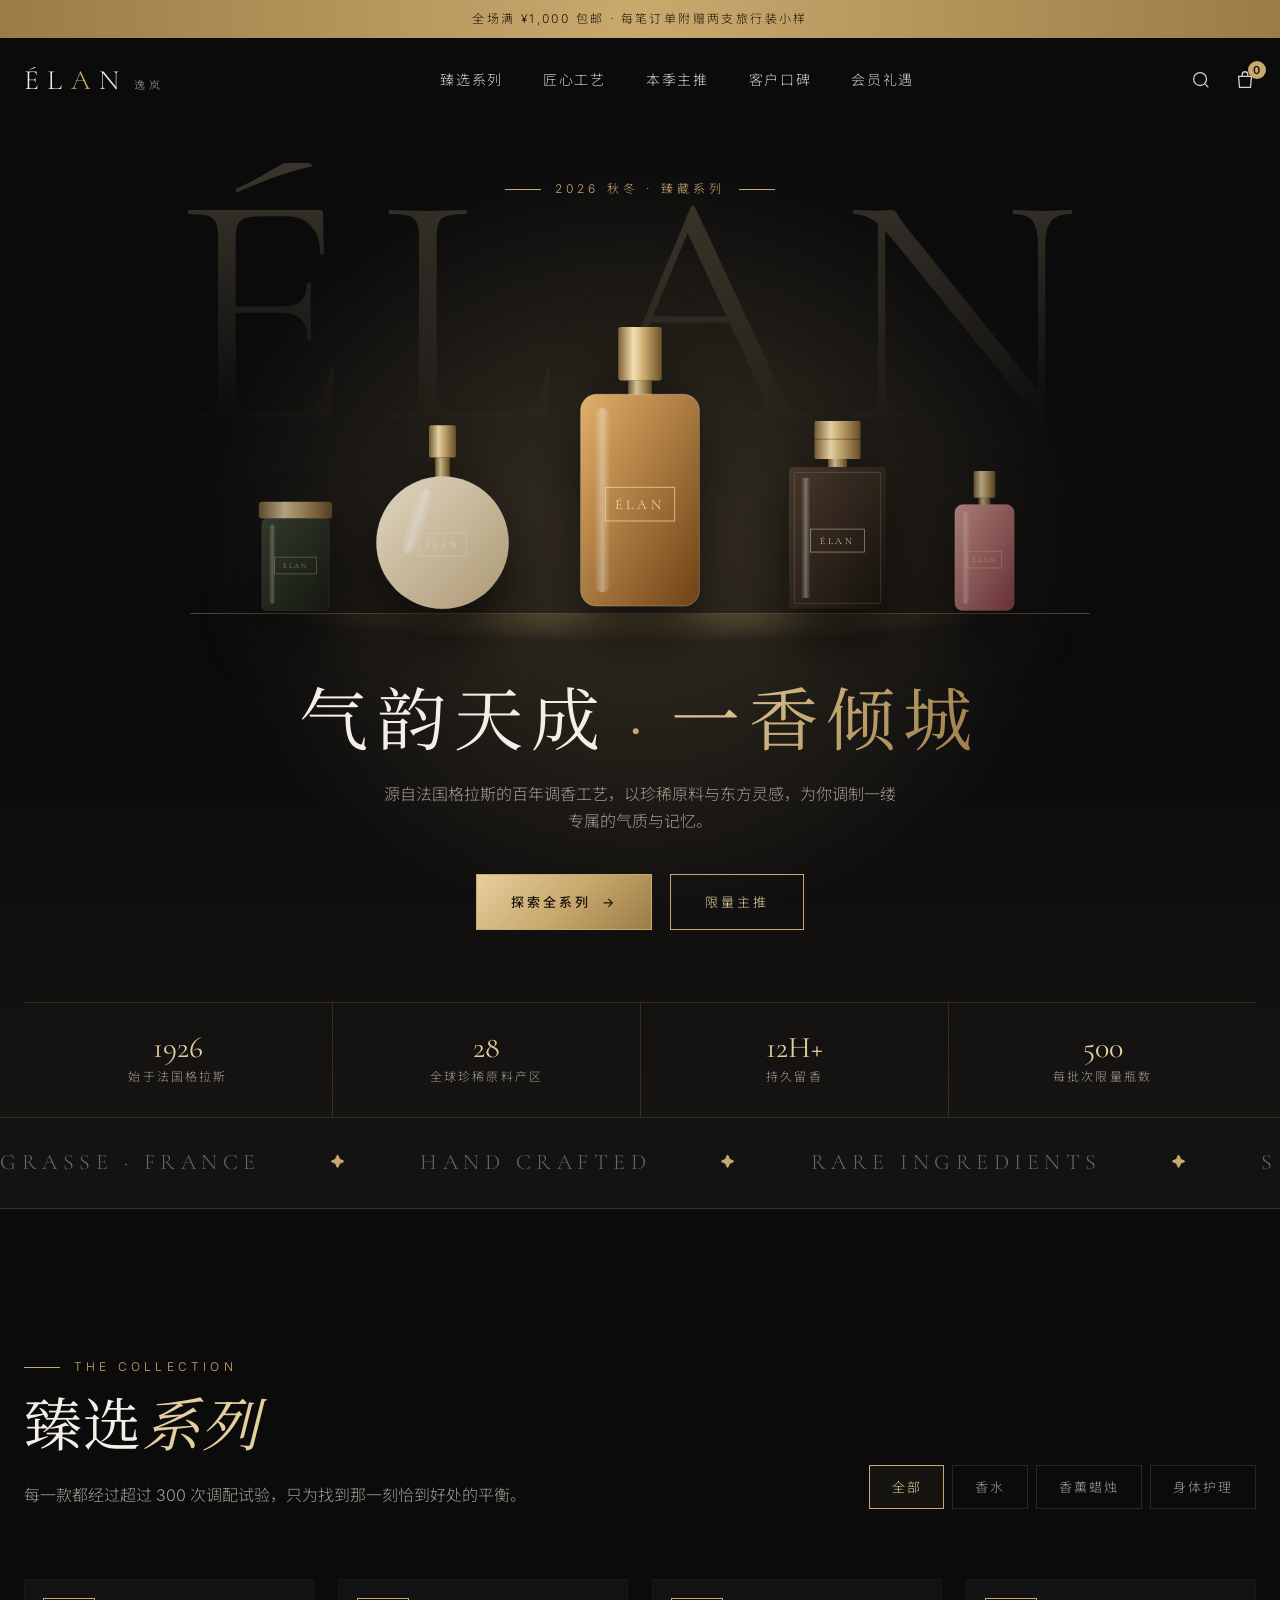
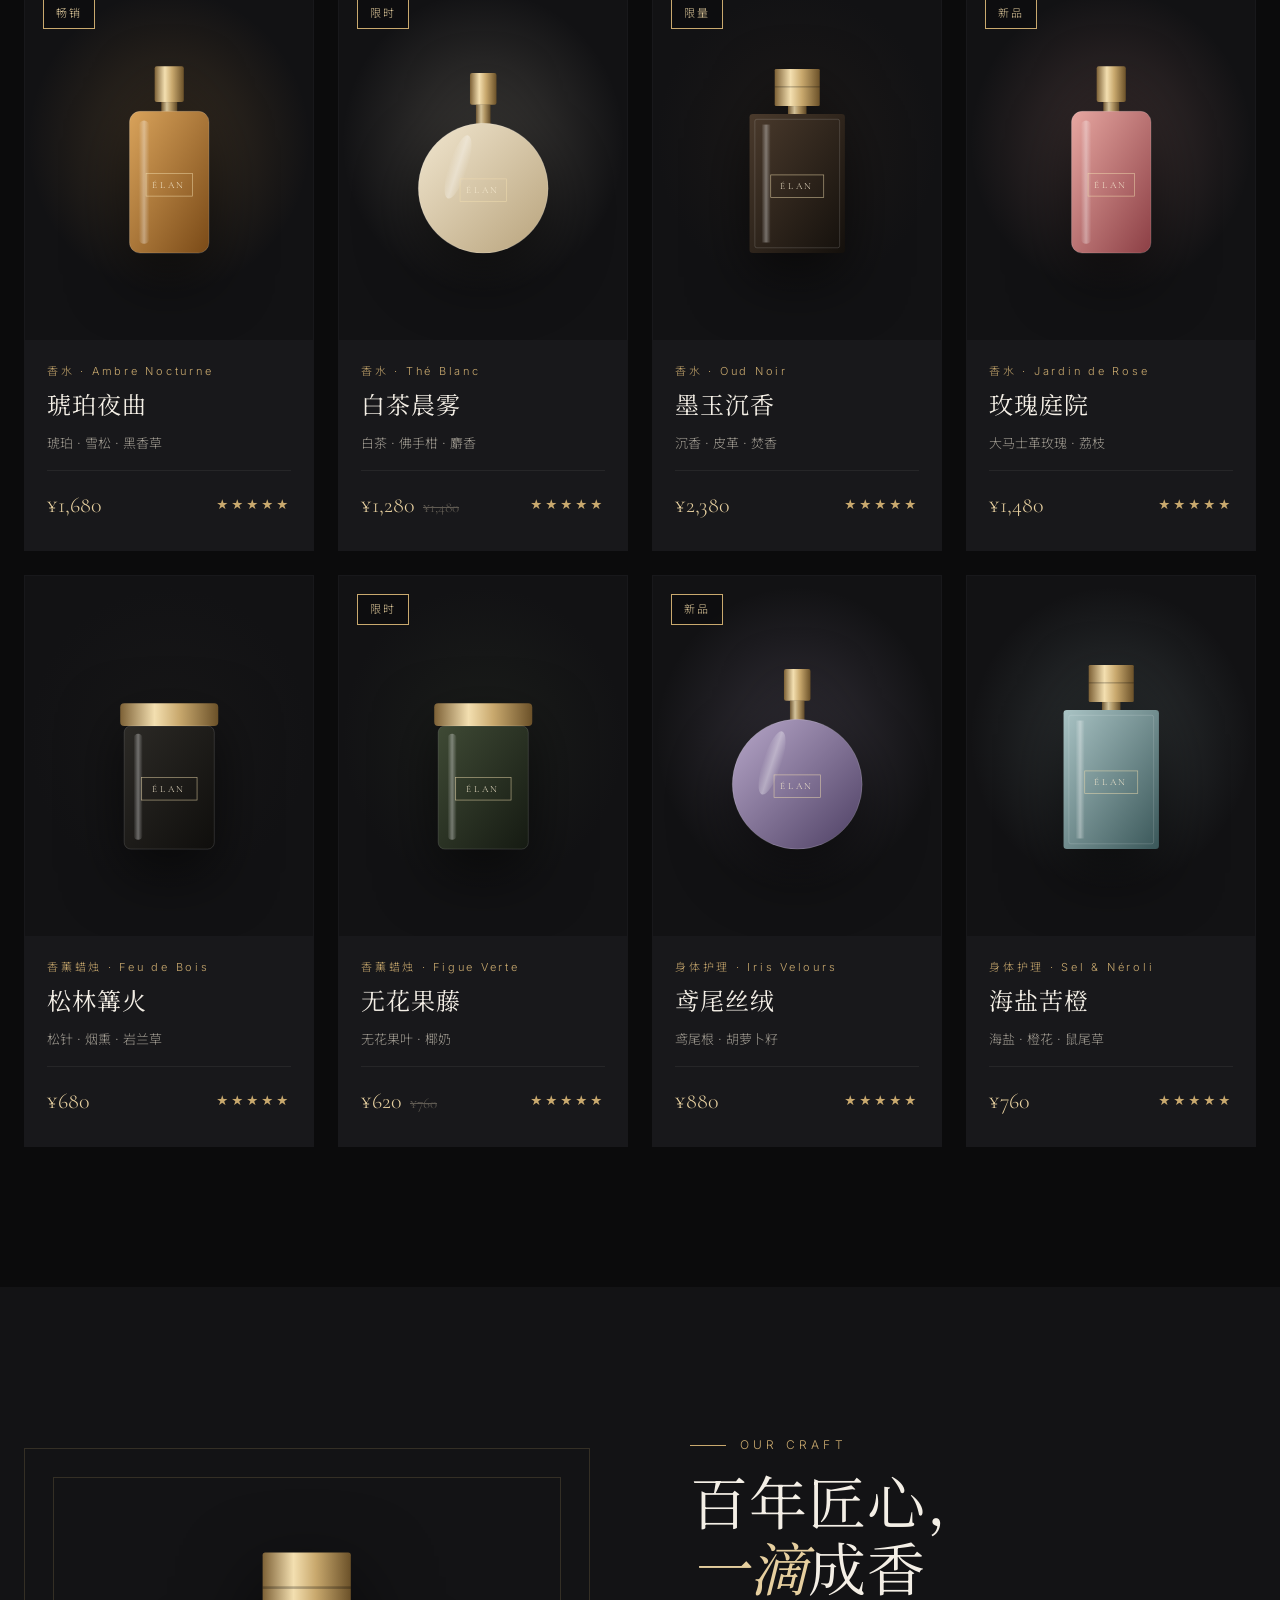
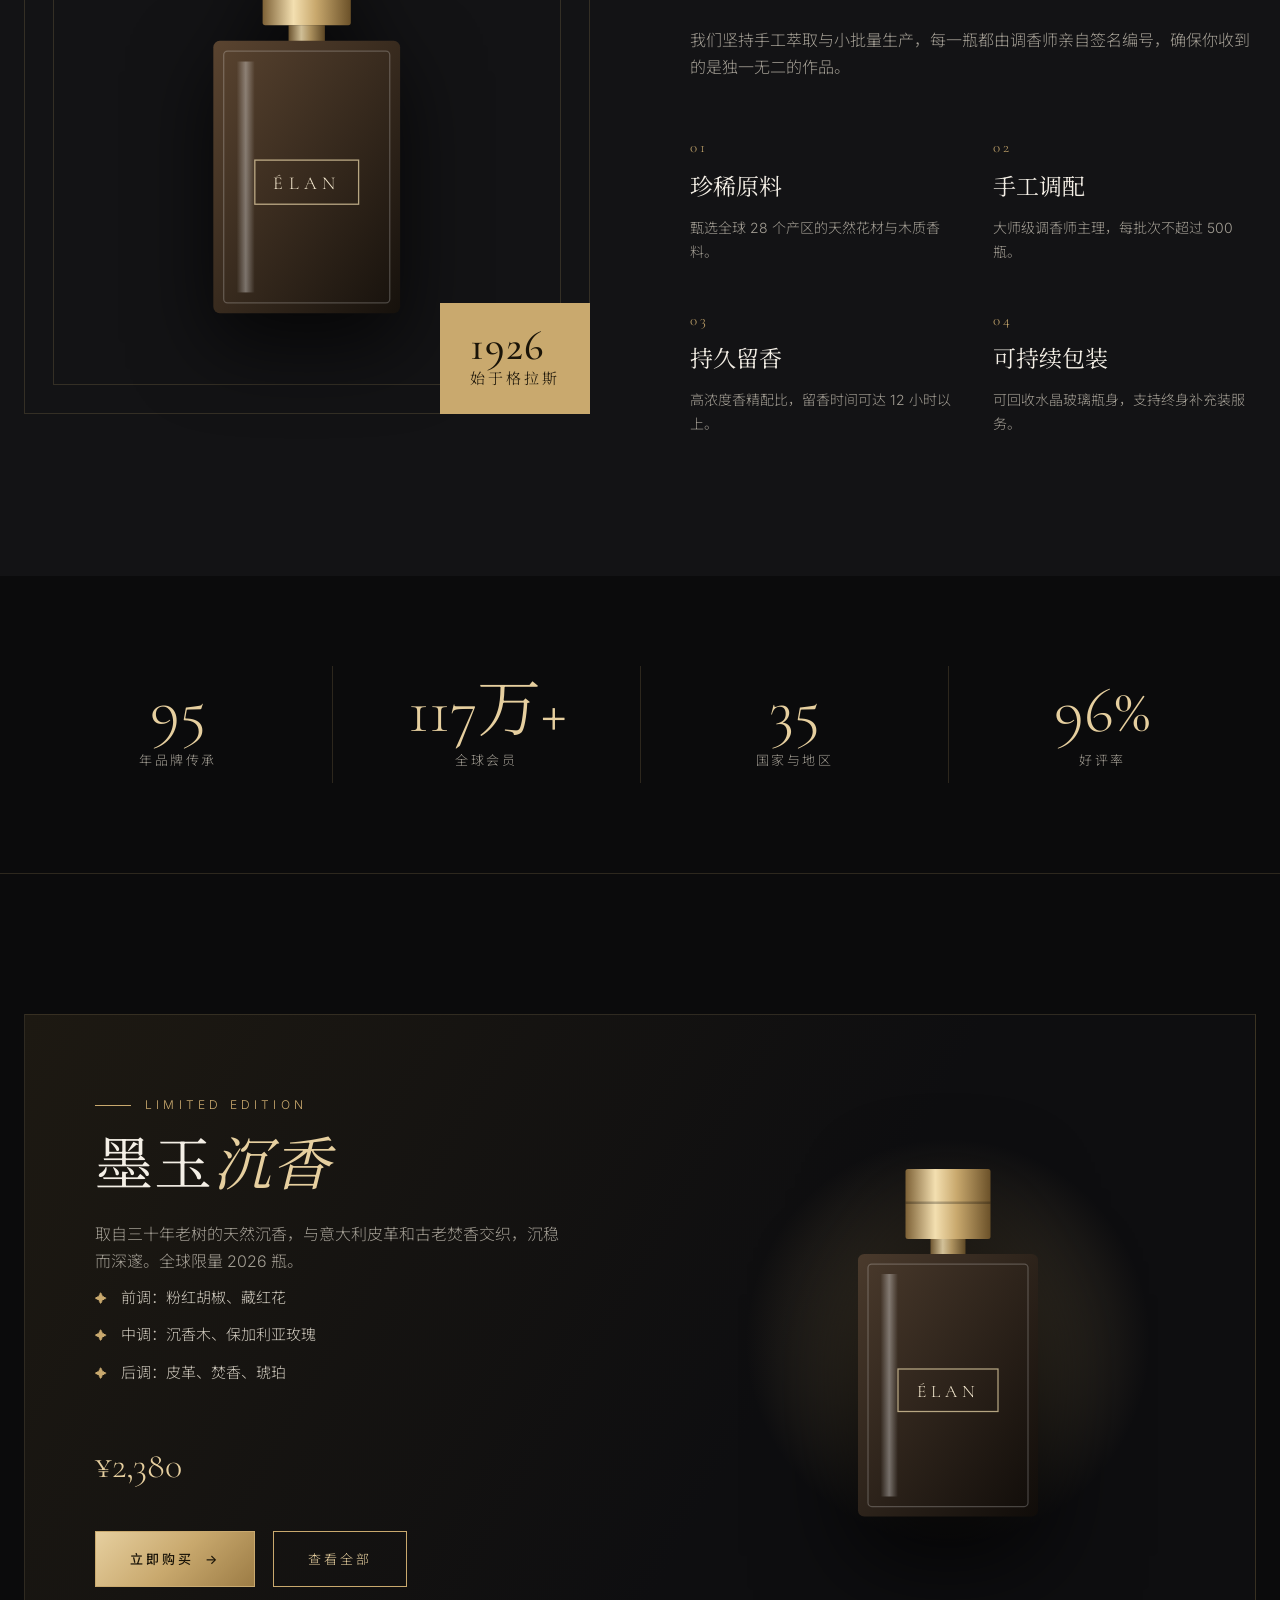
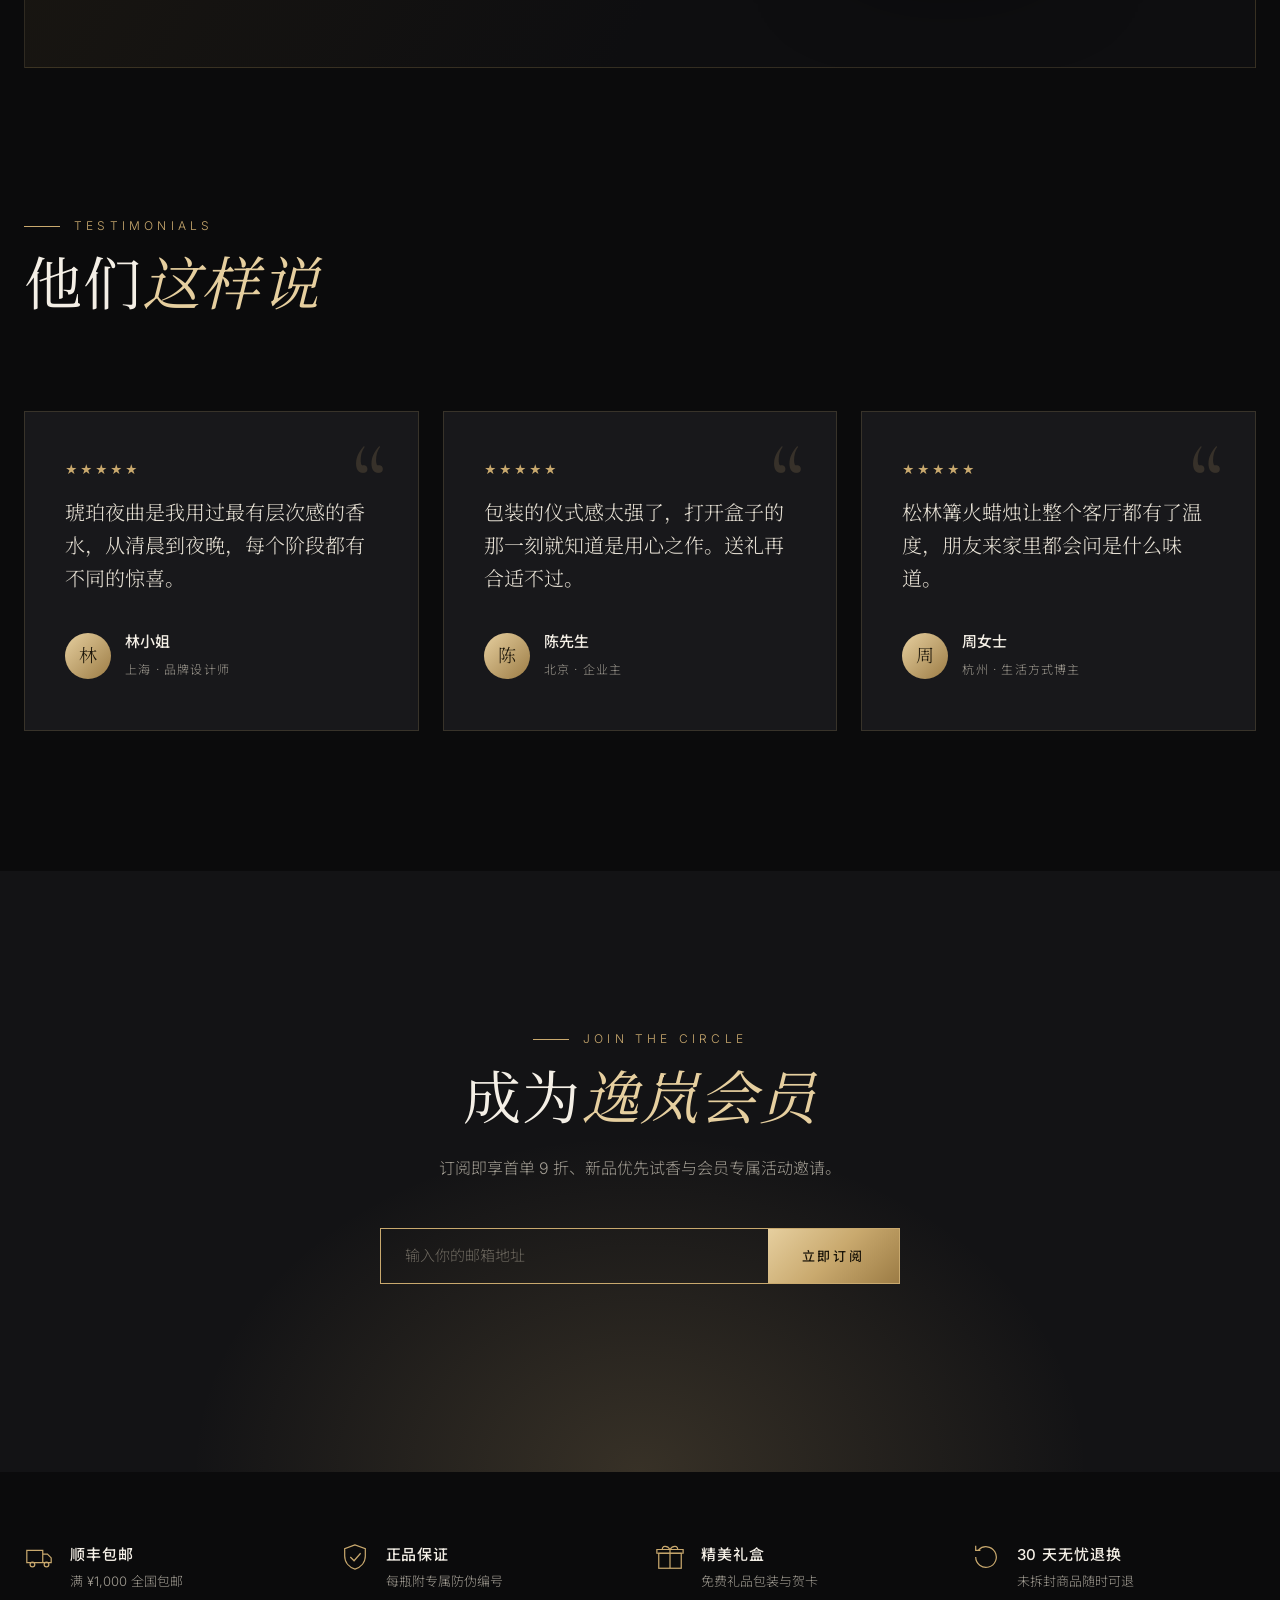
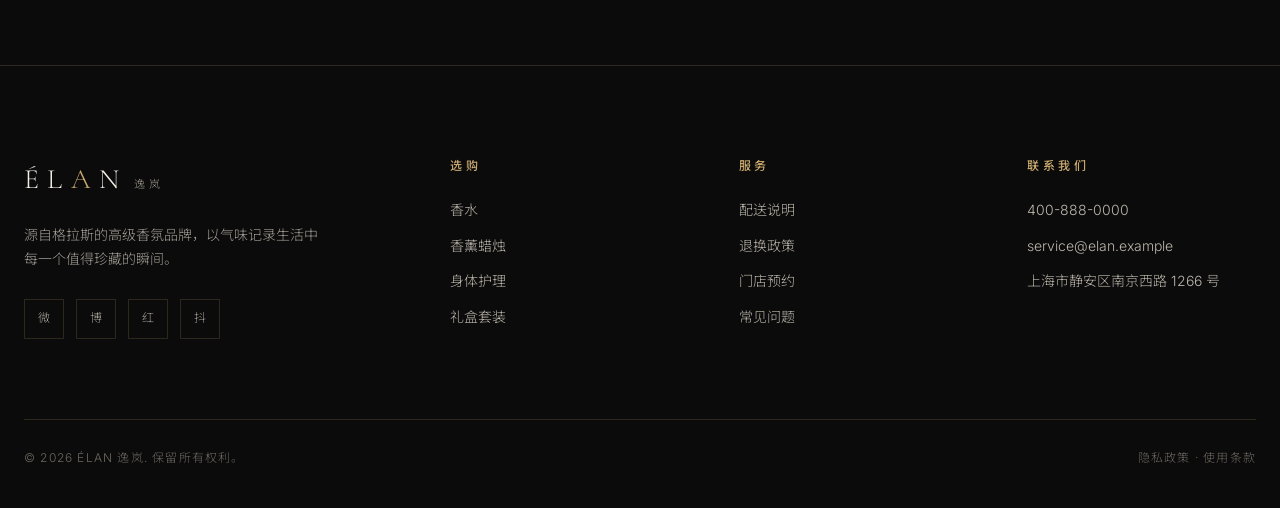
==== commit 9696cc08: "Redesign hero as a centered product showcase stage Replace the split hero (large empty area, awkward" ====
--- a/index.html
+++ b/index.html
@@ -42,27 +42,30 @@
   <main>
     <!-- ============ Hero ============ -->
     <section class="hero">
-      <div class="container hero-grid">
-        <div>
-          <span class="eyebrow reveal">2026 秋冬 · 全新系列</span>
-          <h1 class="reveal d1">香气，是<br/><em>无声的</em>奢华</h1>
-          <p class="reveal d2">源自法国格拉斯的百年调香工艺，以珍稀原料与东方灵感，为你调制一缕专属的气质与记忆。</p>
-          <div class="hero-cta reveal d3">
-            <a href="#collection" class="btn btn-primary">探索系列 <span class="arrow">→</span></a>
-            <a href="#craft" class="btn btn-ghost">品牌故事</a>
-          </div>
-        </div>
-        <div class="hero-visual">
-          <div class="hero-ring"></div>
-          <div class="hero-ring r2"></div>
-          <div class="hero-bottle" data-bottle="tall,#e2b06a,#6e4114"></div>
-          <div class="hero-badge reveal d2">
-            <strong>No.01</strong>
-            <span>琥珀夜曲 · 100ML</span>
-          </div>
-        </div>
-      </div>
-      <div class="scroll-hint">SCROLL</div>
+      <div class="hero-word" aria-hidden="true">ÉLAN</div>
+      <div class="container hero-inner">
+        <span class="eyebrow eyebrow-center rise">2026 秋冬 · 臻藏系列</span>
+        <div class="hero-stage rise r1">
+          <div class="stage-item s-far" data-bottle="jar,#3f4a35,#151a12"></div>
+          <div class="stage-item s-mid" data-bottle="round,#f1e6cf,#b8a37c"></div>
+          <div class="stage-item s-hero" data-bottle="tall,#e2b06a,#6e4114"></div>
+          <div class="stage-item s-mid" data-bottle="square,#4a3a2c,#14100c"></div>
+          <div class="stage-item s-far" data-bottle="tall,#e7a7a1,#8c3f45"></div>
+          <div class="stage-floor"></div>
+        </div>
+        <h1 class="rise r2">气韵天成<span class="dot">·</span><em>一香倾城</em></h1>
+        <p class="rise r3">源自法国格拉斯的百年调香工艺，以珍稀原料与东方灵感，为你调制一缕专属的气质与记忆。</p>
+        <div class="hero-cta rise r4">
+          <a href="#collection" class="btn btn-primary">探索全系列 <span class="arrow">→</span></a>
+          <a href="#spotlight" class="btn btn-ghost">限量主推</a>
+        </div>
+      </div>
+      <div class="container hero-bar rise r4">
+        <div><strong>1926</strong><span>始于法国格拉斯</span></div>
+        <div><strong>28</strong><span>全球珍稀原料产区</span></div>
+        <div><strong>12H+</strong><span>持久留香</span></div>
+        <div><strong>500</strong><span>每批次限量瓶数</span></div>
+      </div>
     </section>
 
     <!-- ============ 滚动品牌条 ============ -->
--- a/assets/styles.css
+++ b/assets/styles.css
@@ -132,61 +132,59 @@
 .cart-count.bump { transform: scale(1.35); }
 .menu-toggle { display: none; }
 
-/* ---------- Hero ---------- */
-.hero {
-  position: relative;
-  min-height: calc(100vh - 120px);
-  display: grid;
-  align-items: center;
-  overflow: hidden;
-}
+/* ---------- Hero：展台式开场 ---------- */
+.hero { position: relative; overflow: hidden; padding: 56px 0 0; text-align: center; }
 .hero::before {
   content: ""; position: absolute; inset: 0;
   background:
-    radial-gradient(60% 70% at 72% 50%, rgba(201, 169, 110, 0.22), transparent 60%),
-    radial-gradient(40% 50% at 10% 90%, rgba(156, 124, 69, 0.12), transparent 70%);
-}
-.hero-grid { position: relative; display: grid; grid-template-columns: 1.05fr 1fr; gap: 40px; align-items: center; padding: 60px 0 100px; }
+    radial-gradient(50% 55% at 50% 42%, rgba(201, 169, 110, 0.26), transparent 70%),
+    linear-gradient(180deg, transparent 60%, rgba(201, 169, 110, 0.06));
+}
+.hero-word {
+  position: absolute; left: 50%; top: 40px; transform: translateX(-50%);
+  font-family: var(--serif); font-weight: 300; font-size: clamp(120px, 26vw, 420px);
+  line-height: 0.9; letter-spacing: 0.08em; white-space: nowrap; pointer-events: none;
+  background: linear-gradient(180deg, rgba(230, 207, 159, 0.22), rgba(201, 169, 110, 0.02) 80%);
+  -webkit-background-clip: text; background-clip: text; color: transparent;
+}
+.hero-inner { position: relative; display: flex; flex-direction: column; align-items: center; }
+.eyebrow-center::after { content: ""; width: 36px; height: 1px; background: var(--gold); }
+.hero-stage {
+  position: relative; display: flex; align-items: flex-end; justify-content: center;
+  gap: clamp(8px, 2.4vw, 36px); width: 100%; max-width: 900px;
+  height: clamp(240px, 34vw, 420px); margin: 30px 0 8px; padding-bottom: 34px;
+}
+.stage-item { position: relative; z-index: 1; filter: drop-shadow(0 30px 30px rgba(0, 0, 0, 0.7)); transition: transform 0.6s var(--ease); }
+.stage-item:hover { transform: translateY(-10px); }
+.s-hero { width: 22%; animation: float 7s ease-in-out infinite; }
+.s-mid { width: 15%; opacity: 0.92; }
+.s-far { width: 11%; opacity: 0.7; }
+.stage-floor {
+  position: absolute; left: 0; right: 0; bottom: 0; height: 37px;
+  background: radial-gradient(50% 100% at 50% 0%, rgba(201, 169, 110, 0.32), transparent 80%);
+  border-top: 1px solid rgba(201, 169, 110, 0.35);
+}
 .hero h1 {
-  font-family: var(--serif);
-  font-weight: 300;
-  font-size: clamp(46px, 7.4vw, 104px);
-  line-height: 1.02;
-  letter-spacing: 0.01em;
-  margin: 26px 0 28px;
-}
-.hero h1 em { font-style: italic; background: linear-gradient(120deg, var(--gold-light), var(--gold-deep)); -webkit-background-clip: text; background-clip: text; color: transparent; }
-.hero p { color: var(--muted); font-size: 17px; max-width: 470px; margin-bottom: 44px; }
-.hero-cta { display: flex; flex-wrap: wrap; gap: 18px; }
-.hero-visual { position: relative; display: grid; place-items: center; height: 640px; }
-.hero-ring {
-  position: absolute; width: 520px; height: 520px; border-radius: 50%;
-  border: 1px solid var(--line);
-  animation: spin 40s linear infinite;
-}
-.hero-ring::after {
-  content: ""; position: absolute; top: -4px; left: 50%; width: 8px; height: 8px; border-radius: 50%;
-  background: var(--gold); box-shadow: 0 0 20px var(--gold);
-}
-.hero-ring.r2 { width: 420px; height: 420px; animation-duration: 28s; animation-direction: reverse; opacity: 0.6; }
-.hero-bottle { position: relative; width: 300px; filter: drop-shadow(0 40px 60px rgba(0, 0, 0, 0.7)); animation: float 7s ease-in-out infinite; }
-.hero-badge {
-  position: absolute; right: 4%; bottom: 14%;
-  background: rgba(24, 24, 27, 0.7); backdrop-filter: blur(12px);
-  border: 1px solid var(--line); padding: 18px 24px;
-}
-.hero-badge strong { display: block; font-family: var(--serif); font-size: 30px; color: var(--gold-light); font-weight: 400; }
-.hero-badge span { font-size: 12px; letter-spacing: 0.15em; color: var(--muted); }
-.scroll-hint {
-  position: absolute; left: 50%; bottom: 28px; transform: translateX(-50%);
-  font-size: 11px; letter-spacing: 0.4em; color: var(--muted);
-  display: flex; flex-direction: column; align-items: center; gap: 12px;
-}
-.scroll-hint::after { content: ""; width: 1px; height: 46px; background: linear-gradient(var(--gold), transparent); animation: drip 2.4s ease-in-out infinite; }
-
-@keyframes spin { to { transform: rotate(360deg); } }
-@keyframes float { 50% { transform: translateY(-18px); } }
-@keyframes drip { 0% { transform: scaleY(0); transform-origin: top; } 50% { transform: scaleY(1); transform-origin: top; } 51% { transform-origin: bottom; } 100% { transform: scaleY(0); transform-origin: bottom; } }
+  font-family: var(--serif); font-weight: 400; font-size: clamp(36px, 5.4vw, 74px);
+  line-height: 1.15; letter-spacing: 0.12em; margin: 26px 0 18px; text-wrap: balance;
+}
+.hero h1 .dot { color: var(--gold); margin: 0 0.3em; }
+.hero h1 em { font-style: normal; background: linear-gradient(120deg, var(--gold-light), var(--gold-deep)); -webkit-background-clip: text; background-clip: text; color: transparent; }
+.hero p { color: var(--muted); font-size: 16px; max-width: 520px; margin: 0 auto 38px; }
+.hero-cta { display: flex; flex-wrap: wrap; gap: 18px; justify-content: center; }
+.hero-bar {
+  position: relative; display: grid; grid-template-columns: repeat(4, 1fr);
+  margin-top: 72px; border-top: 1px solid var(--line);
+}
+.hero-bar div { padding: 30px 12px; display: flex; flex-direction: column; gap: 4px; }
+.hero-bar div + div { border-left: 1px solid var(--line); }
+.hero-bar strong { font-family: var(--serif); font-weight: 400; font-size: 30px; color: var(--gold-light); line-height: 1; }
+.hero-bar span { font-size: 12px; letter-spacing: 0.18em; color: var(--muted); }
+
+.rise { animation: rise 1.1s var(--ease) both; }
+.rise.r1 { animation-delay: 0.1s; } .rise.r2 { animation-delay: 0.25s; } .rise.r3 { animation-delay: 0.4s; } .rise.r4 { animation-delay: 0.55s; }
+@keyframes rise { from { opacity: 0; transform: translateY(30px); } }
+@keyframes float { 50% { transform: translateY(-14px); } }
 
 /* ---------- 品牌数据条 ---------- */
 .marquee { border-block: 1px solid var(--line); overflow: hidden; padding: 26px 0; background: var(--bg-soft); }
@@ -369,16 +367,10 @@
   .nav-links a { display: block; padding: 18px 24px; }
   .nav-links a::after { display: none; }
   .menu-toggle { display: block; }
-  .hero-grid, .craft-grid, .spotlight-card { grid-template-columns: 1fr; }
-  .hero-grid { padding: 40px 0 120px; text-align: center; }
-  .hero p { margin-inline: auto; }
-  .hero-cta { justify-content: center; }
-  .hero .eyebrow { justify-content: center; }
-  .hero-visual { height: 460px; order: -1; }
-  .hero-ring { width: 380px; height: 380px; }
-  .hero-ring.r2 { width: 300px; height: 300px; }
-  .hero-bottle { width: 210px; }
   .spotlight-copy { padding: 60px 32px; }
+  .hero-bar { grid-template-columns: repeat(2, 1fr); }
+  .hero-bar div:nth-child(3) { border-left: 0; }
+  .hero-bar div:nth-child(n+3) { border-top: 1px solid var(--line); }
   .spotlight-visual { min-height: 380px; order: -1; }
   .stats-grid { grid-template-columns: repeat(2, 1fr); row-gap: 40px; }
   .stat:nth-child(3) { border-left: 0; }
@@ -393,12 +385,14 @@
   .features { grid-template-columns: 1fr; }
   .footer-grid { grid-template-columns: 1fr; gap: 40px; }
   .perks-grid { grid-template-columns: 1fr; }
-  .hero-ring { width: 300px; height: 300px; }
-  .hero-ring.r2 { width: 240px; height: 240px; }
-  .hero-badge { right: 0; bottom: 4%; padding: 12px 16px; }
   .subscribe { flex-direction: column; }
   .subscribe input { padding: 18px 20px; }
   .subscribe .btn { justify-content: center; }
   .quick-add { opacity: 1; transform: none; }
   .quote { padding: 40px 26px; }
-}
+  .hero h1 .dot { display: none; }
+  .hero h1 em { display: block; }
+  .s-far { display: none; }
+  .s-hero { width: 34%; }
+  .s-mid { width: 24%; }
+}
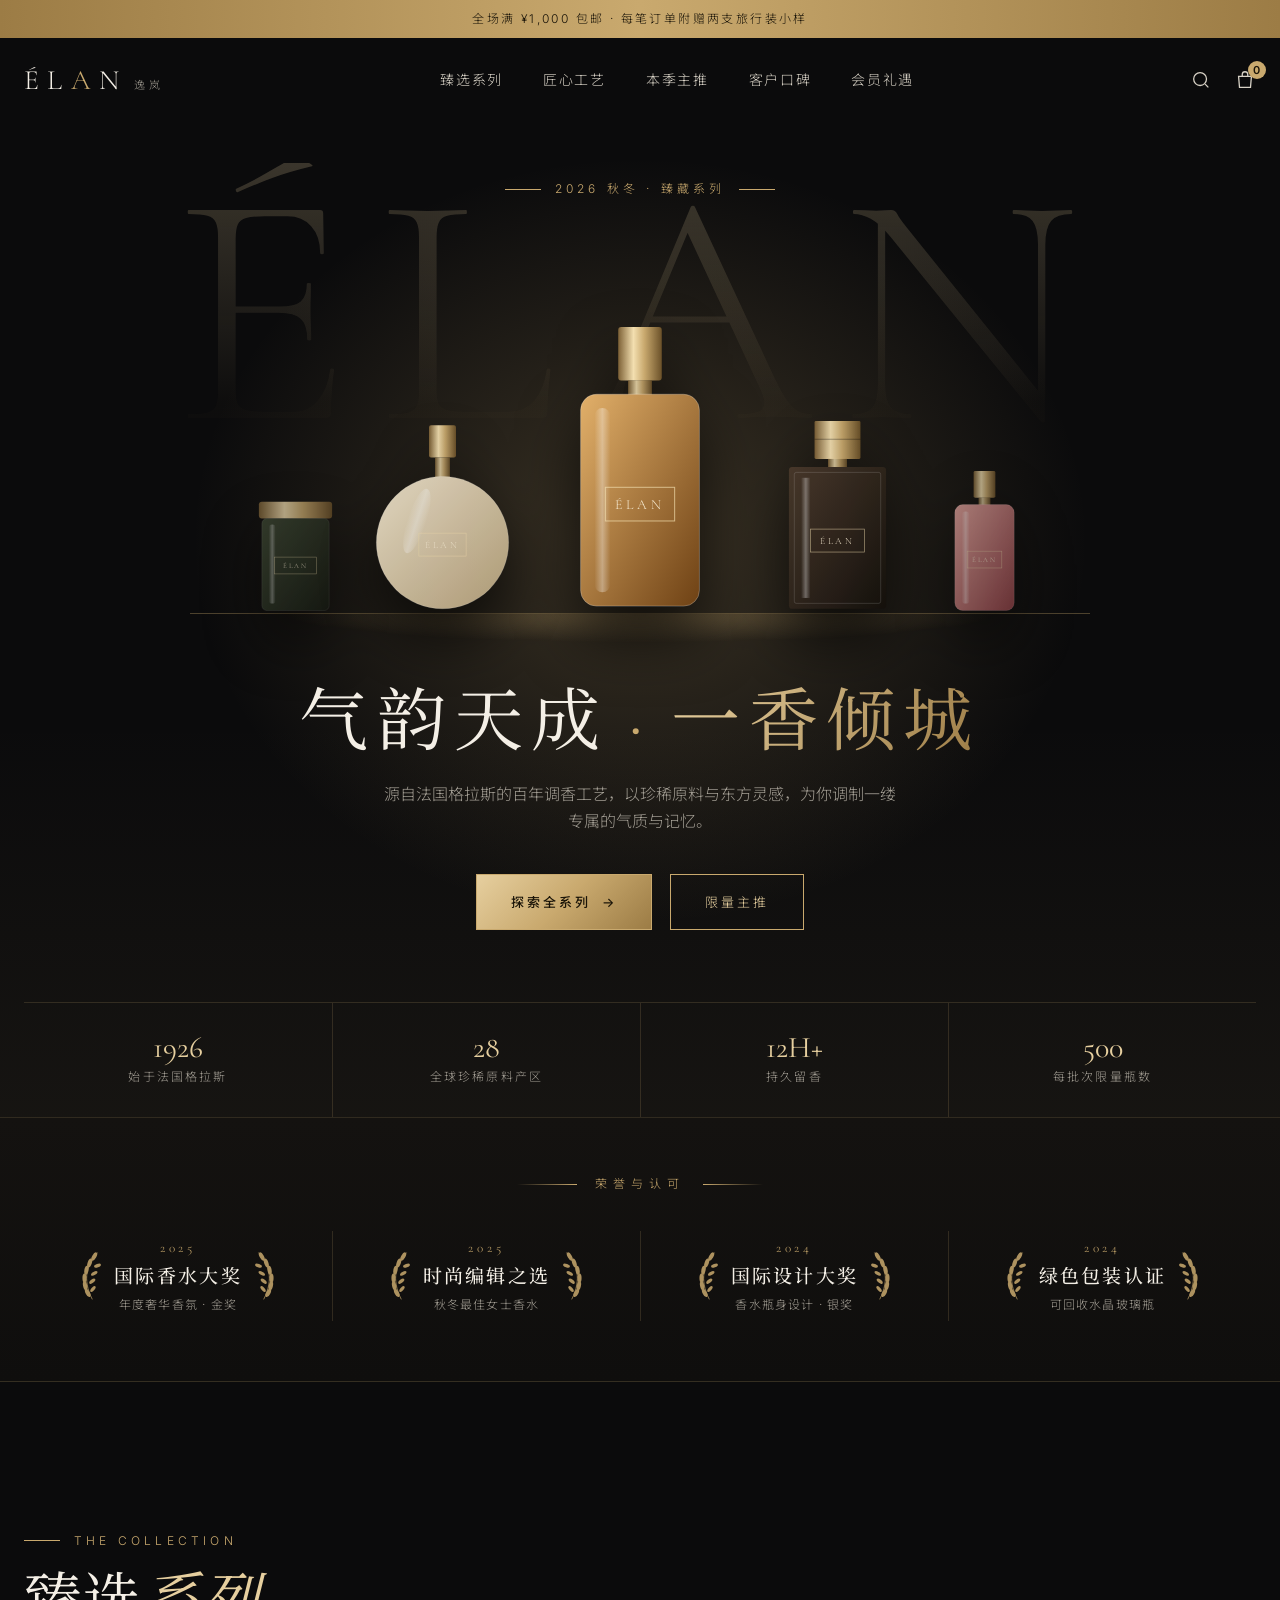
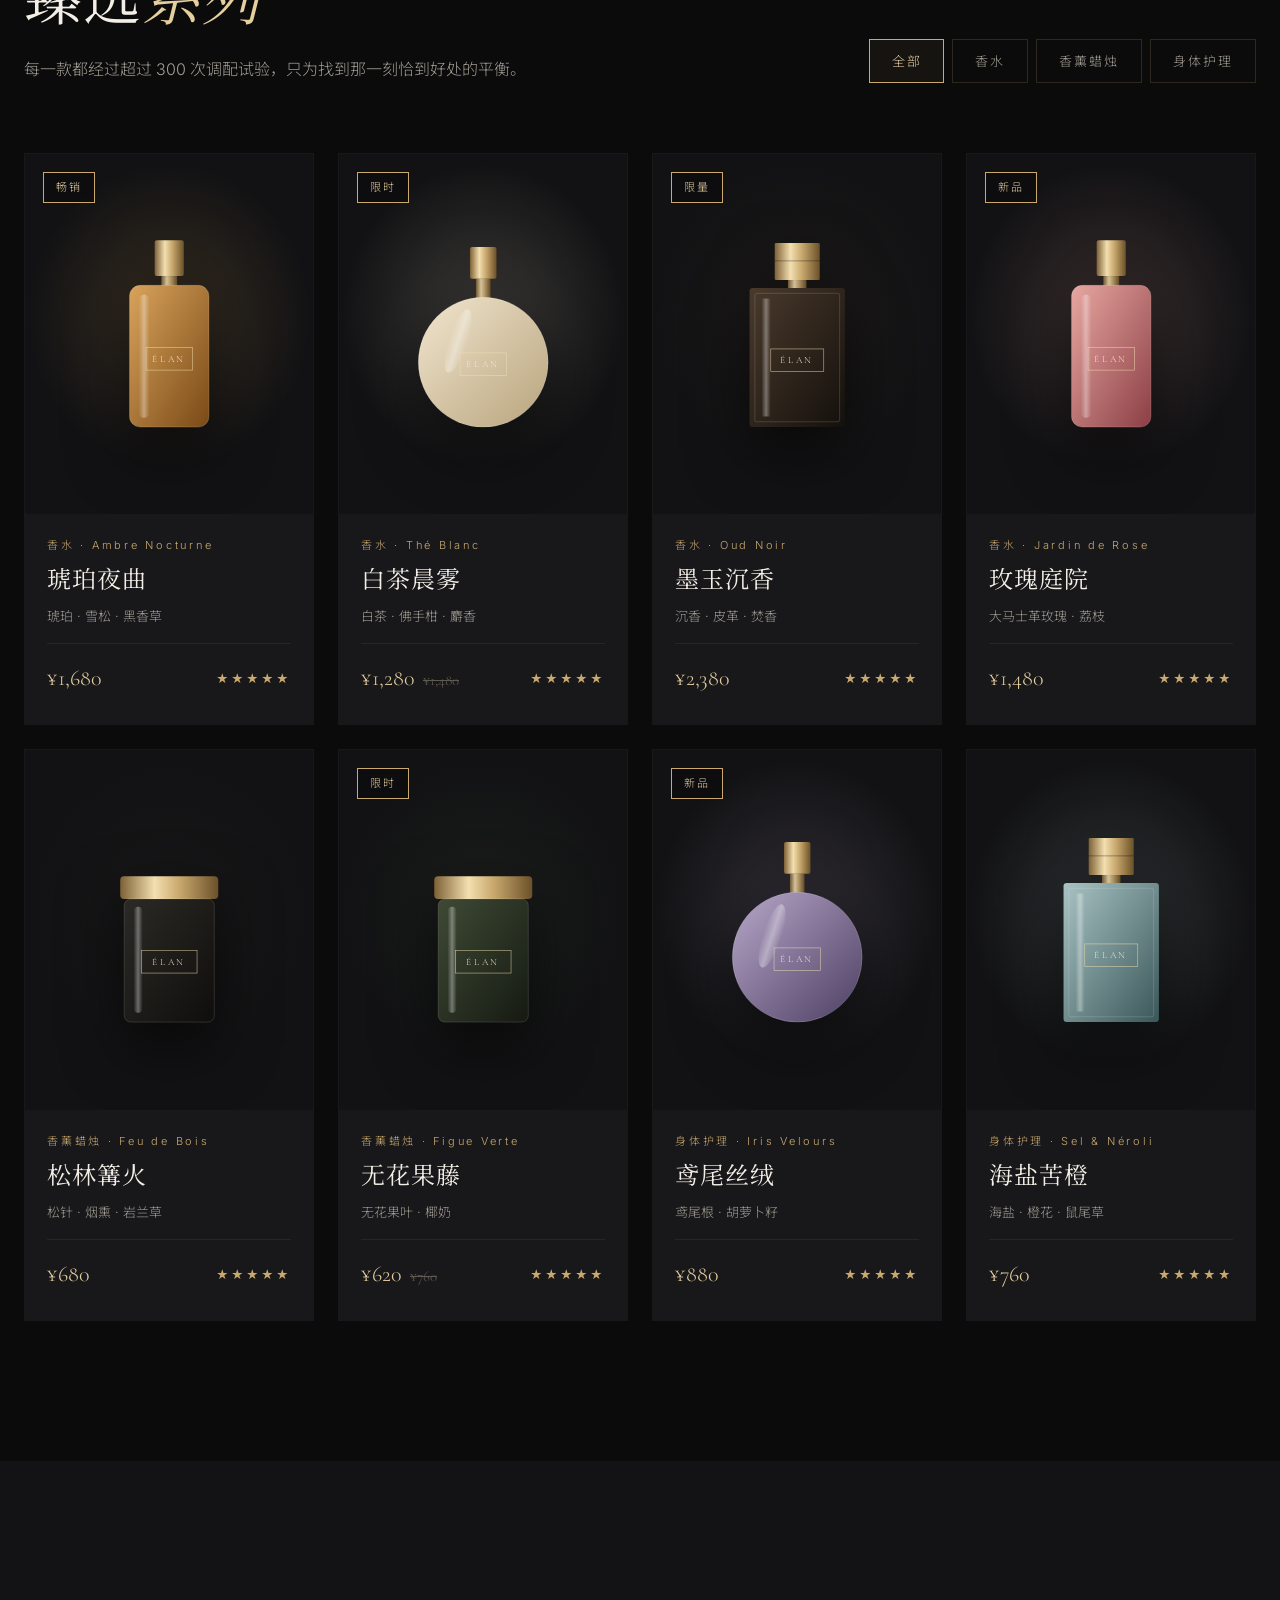
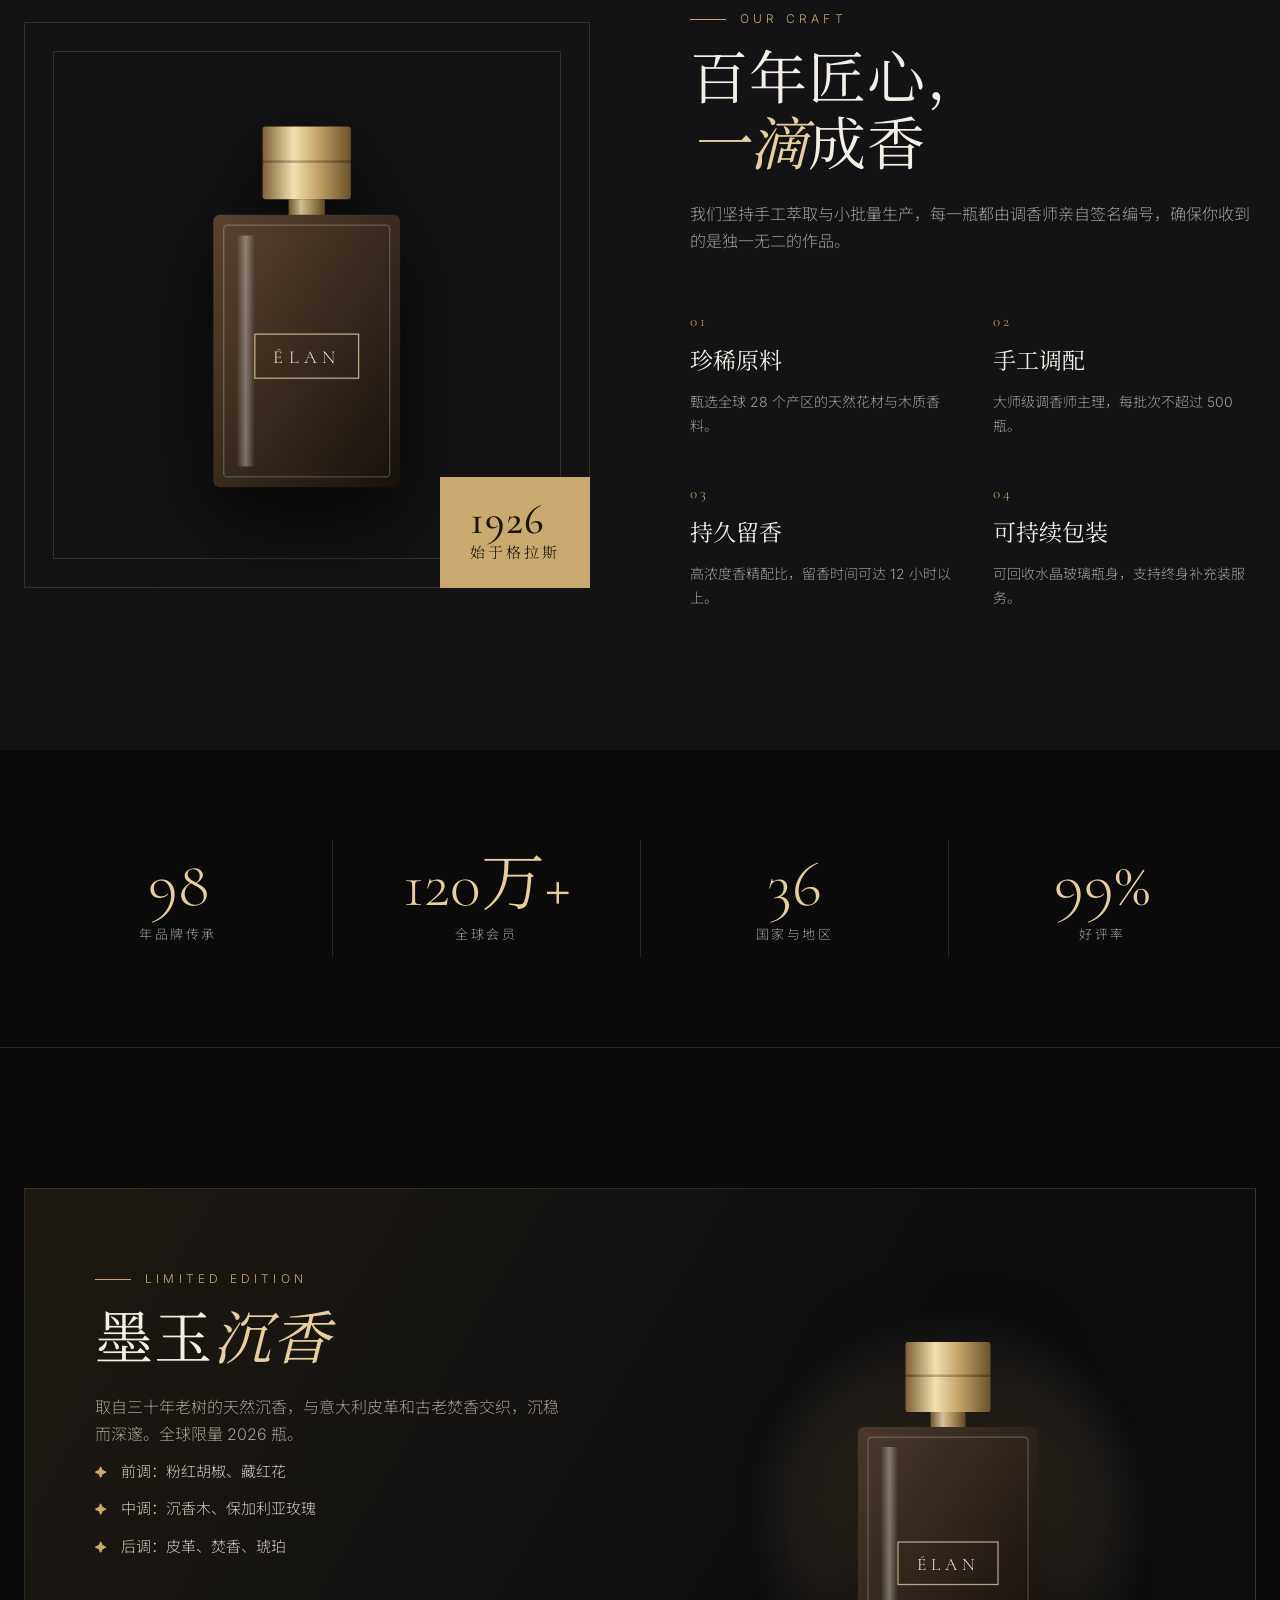
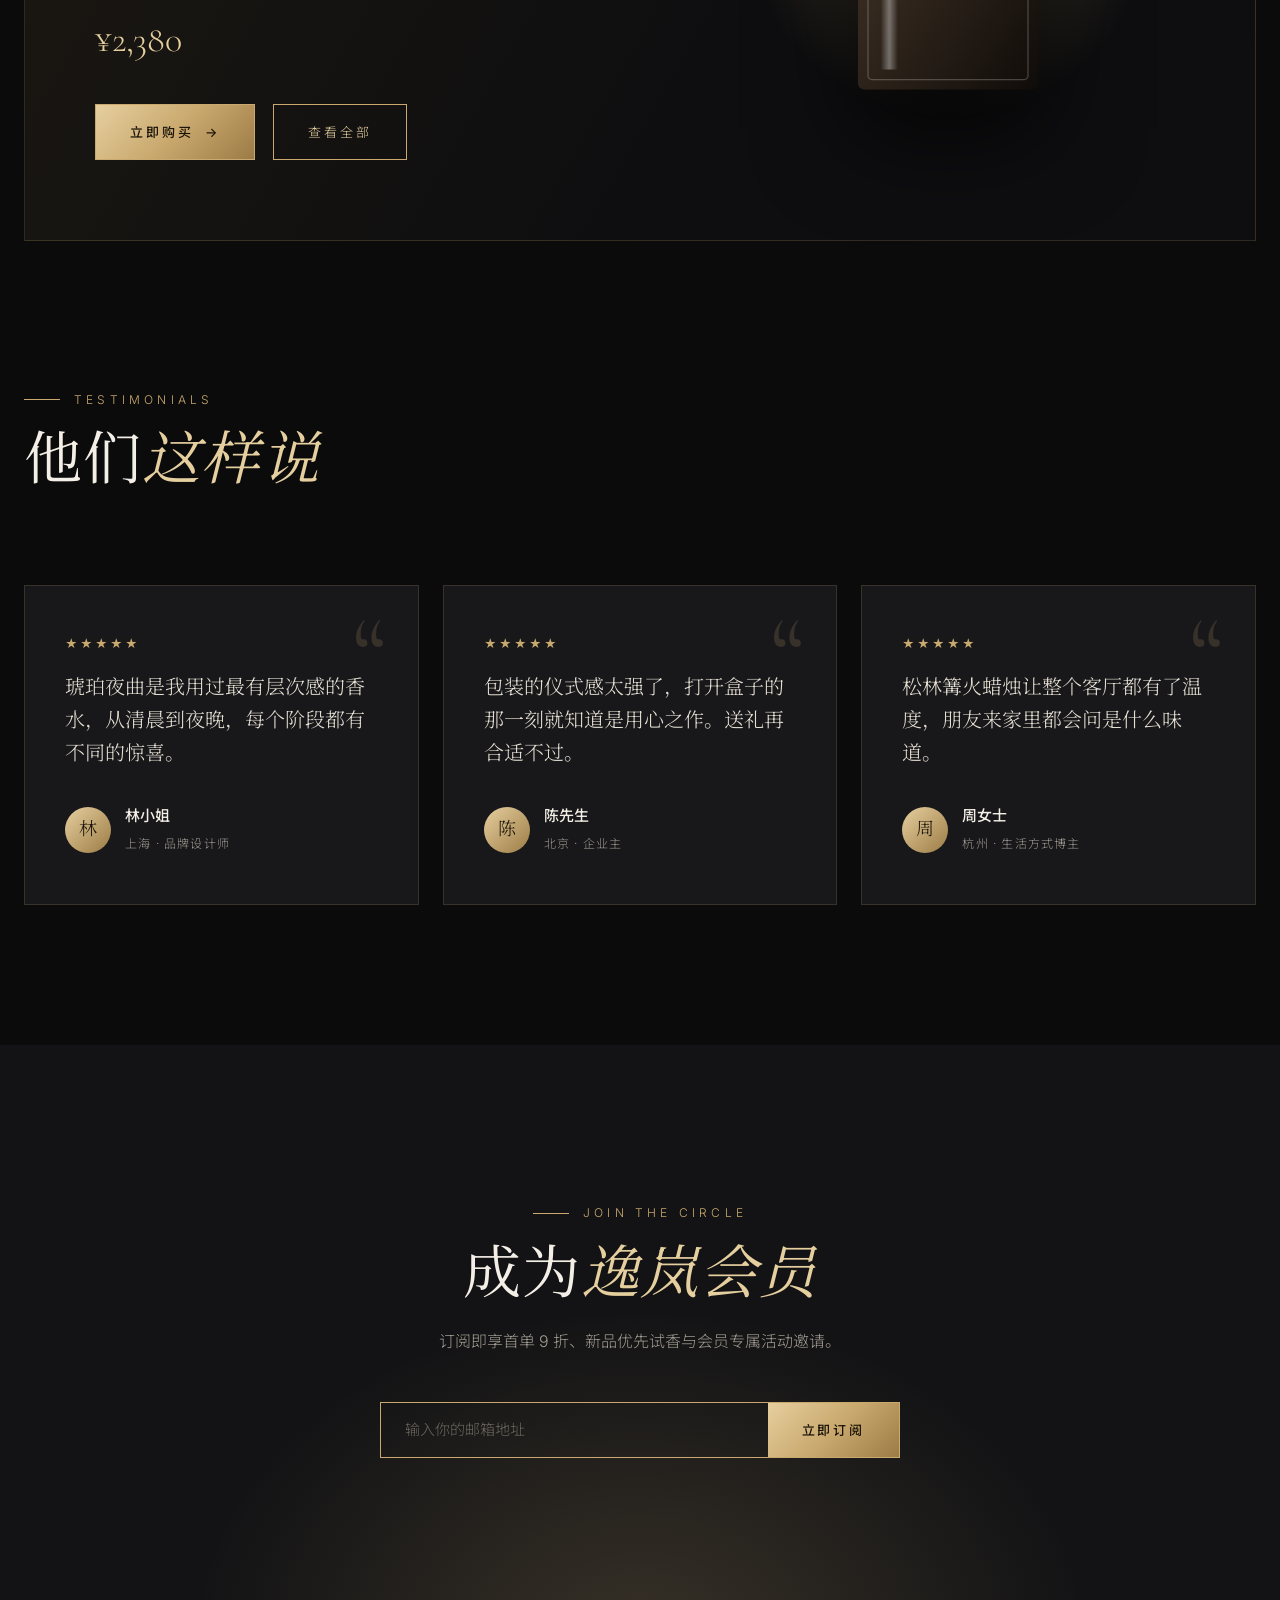
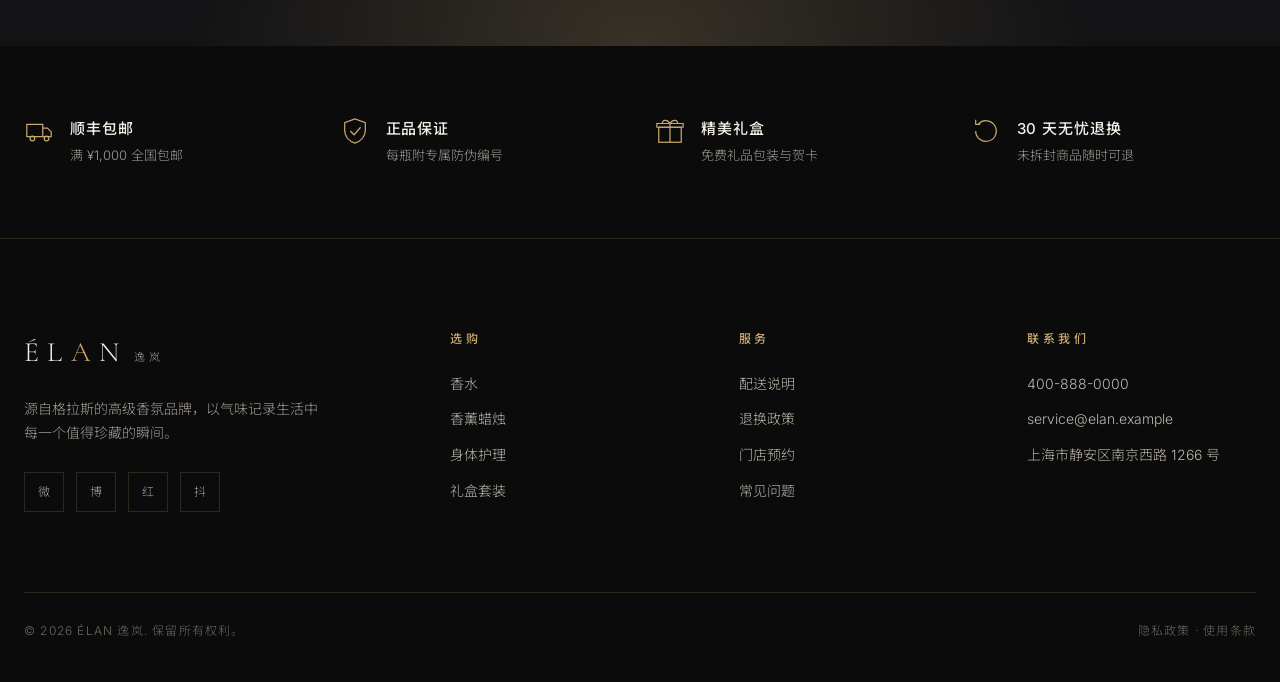
==== commit a753c690: "Replace scrolling text strip with an honors and awards band Co-Authored-By: Claude Opus 5.5 (1M cont" ====
--- a/index.html
+++ b/index.html
@@ -69,10 +69,18 @@
     </section>
 
     <!-- ============ 滚动品牌条 ============ -->
-    <div class="marquee" aria-hidden="true">
-      <div class="marquee-track">
-        <span>GRASSE · FRANCE</span><span>HAND CRAFTED</span><span>RARE INGREDIENTS</span><span>SINCE 1926</span><span>VOGUE 年度香氛</span><span>ELLE 推荐</span>
-        <span>GRASSE · FRANCE</span><span>HAND CRAFTED</span><span>RARE INGREDIENTS</span><span>SINCE 1926</span><span>VOGUE 年度香氛</span><span>ELLE 推荐</span>
+    <div class="honors">
+      <svg width="0" height="0" style="position:absolute" aria-hidden="true">
+        <symbol id="laurel" viewBox="0 0 40 80"><path d="M30 4C14 22 6 44 22 76" fill="none" stroke="currentColor" stroke-width="1.2"/><g fill="currentColor"><ellipse cx="0" cy="0" rx="3.2" ry="7" transform="translate(25 10) rotate(30)"/><ellipse cx="0" cy="0" rx="3.2" ry="7" transform="translate(18 20) rotate(20)"/><ellipse cx="0" cy="0" rx="3.2" ry="7" transform="translate(13 31) rotate(10)"/><ellipse cx="0" cy="0" rx="3.2" ry="7" transform="translate(10 43) rotate(0)"/><ellipse cx="0" cy="0" rx="3.2" ry="7" transform="translate(11 55) rotate(-12)"/><ellipse cx="0" cy="0" rx="3.2" ry="7" transform="translate(15 66) rotate(-28)"/><ellipse cx="0" cy="0" rx="2.6" ry="5.5" transform="translate(30 24) rotate(70)"/><ellipse cx="0" cy="0" rx="2.6" ry="5.5" transform="translate(25 36) rotate(60)"/><ellipse cx="0" cy="0" rx="2.6" ry="5.5" transform="translate(22 48) rotate(52)"/><ellipse cx="0" cy="0" rx="2.6" ry="5.5" transform="translate(23 60) rotate(40)"/></g></symbol>
+      </svg>
+      <div class="container">
+        <p class="honors-title">荣誉与认可</p>
+        <ul class="honors-grid">
+          <li><svg class="laurel"><use href="#laurel"/></svg><div><small>2025</small><strong>国际香水大奖</strong><span>年度奢华香氛 · 金奖</span></div><svg class="laurel flip"><use href="#laurel"/></svg></li>
+          <li><svg class="laurel"><use href="#laurel"/></svg><div><small>2025</small><strong>时尚编辑之选</strong><span>秋冬最佳女士香水</span></div><svg class="laurel flip"><use href="#laurel"/></svg></li>
+          <li><svg class="laurel"><use href="#laurel"/></svg><div><small>2024</small><strong>国际设计大奖</strong><span>香水瓶身设计 · 银奖</span></div><svg class="laurel flip"><use href="#laurel"/></svg></li>
+          <li><svg class="laurel"><use href="#laurel"/></svg><div><small>2024</small><strong>绿色包装认证</strong><span>可回收水晶玻璃瓶</span></div><svg class="laurel flip"><use href="#laurel"/></svg></li>
+        </ul>
       </div>
     </div>
 
--- a/assets/styles.css
+++ b/assets/styles.css
@@ -186,12 +186,30 @@
 @keyframes rise { from { opacity: 0; transform: translateY(30px); } }
 @keyframes float { 50% { transform: translateY(-14px); } }
 
-/* ---------- 品牌数据条 ---------- */
-.marquee { border-block: 1px solid var(--line); overflow: hidden; padding: 26px 0; background: var(--bg-soft); }
-.marquee-track { display: flex; gap: 70px; width: max-content; animation: marquee 32s linear infinite; }
-.marquee-track span { font-family: var(--serif); font-size: 22px; letter-spacing: 0.25em; color: #6d685f; white-space: nowrap; display: flex; align-items: center; gap: 70px; }
-.marquee-track span::after { content: "✦"; color: var(--gold); font-size: 14px; }
-@keyframes marquee { to { transform: translateX(-50%); } }
+/* ---------- 荣誉奖项条 ---------- */
+.honors {
+  position: relative; padding: 56px 0 60px; border-block: 1px solid var(--line);
+  background: linear-gradient(180deg, #141210, #0f0e0d);
+}
+.honors-title {
+  display: flex; align-items: center; justify-content: center; gap: 18px; margin-bottom: 36px;
+  font-size: 12px; letter-spacing: 0.5em; color: var(--gold);
+}
+.honors-title::before, .honors-title::after { content: ""; width: 60px; height: 1px; background: linear-gradient(90deg, transparent, var(--gold)); }
+.honors-title::after { transform: scaleX(-1); }
+.honors-grid { list-style: none; display: grid; grid-template-columns: repeat(4, 1fr); }
+.honors-grid li {
+  display: flex; align-items: center; justify-content: center; gap: 10px; padding: 6px 12px; text-align: center;
+  transition: transform 0.5s var(--ease);
+}
+.honors-grid li + li { border-left: 1px solid var(--line); }
+.honors-grid li:hover { transform: translateY(-4px); }
+.honors-grid li:hover .laurel { color: var(--gold-light); }
+.laurel { width: 26px; height: 52px; flex-shrink: 0; color: var(--gold); opacity: 0.85; transition: color 0.4s; }
+.laurel.flip { transform: scaleX(-1); }
+.honors-grid small { display: block; font-family: var(--serif); font-size: 13px; letter-spacing: 0.3em; color: var(--gold); }
+.honors-grid strong { display: block; font-family: var(--serif); font-weight: 500; font-size: 19px; letter-spacing: 0.12em; color: var(--ivory); margin: 2px 0; }
+.honors-grid span { display: block; font-size: 12px; letter-spacing: 0.1em; color: var(--muted); }
 
 /* ---------- 通用 section ---------- */
 section { padding: 140px 0; }
@@ -369,6 +387,8 @@
   .menu-toggle { display: block; }
   .spotlight-copy { padding: 60px 32px; }
   .hero-bar { grid-template-columns: repeat(2, 1fr); }
+  .honors-grid { grid-template-columns: repeat(2, 1fr); row-gap: 28px; }
+  .honors-grid li:nth-child(3) { border-left: 0; }
   .hero-bar div:nth-child(3) { border-left: 0; }
   .hero-bar div:nth-child(n+3) { border-top: 1px solid var(--line); }
   .spotlight-visual { min-height: 380px; order: -1; }
@@ -390,6 +410,10 @@
   .subscribe .btn { justify-content: center; }
   .quick-add { opacity: 1; transform: none; }
   .quote { padding: 40px 26px; }
+  .honors-grid li { gap: 4px; padding: 4px; }
+  .laurel { width: 16px; height: 34px; }
+  .honors-grid strong { font-size: 15px; letter-spacing: 0.04em; white-space: nowrap; }
+  .honors-grid span { font-size: 11px; letter-spacing: 0; }
   .hero h1 .dot { display: none; }
   .hero h1 em { display: block; }
   .s-far { display: none; }
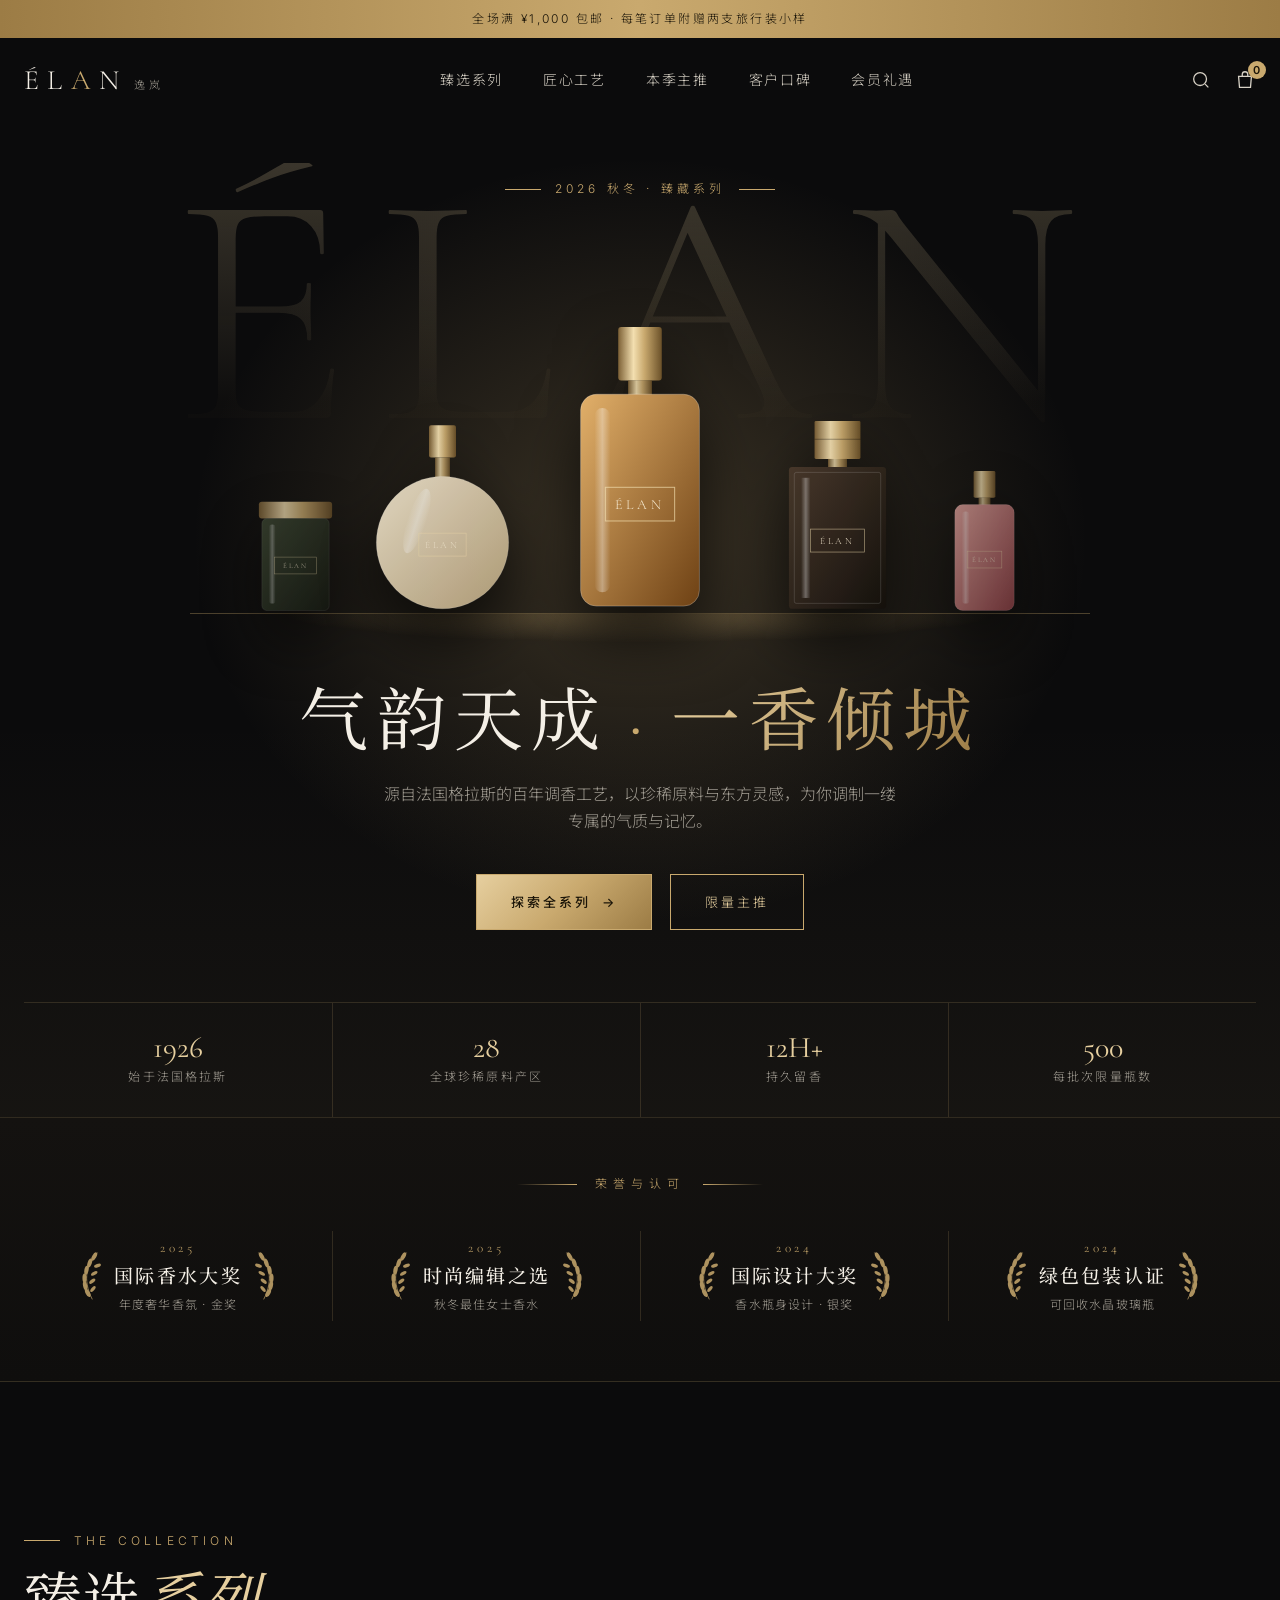
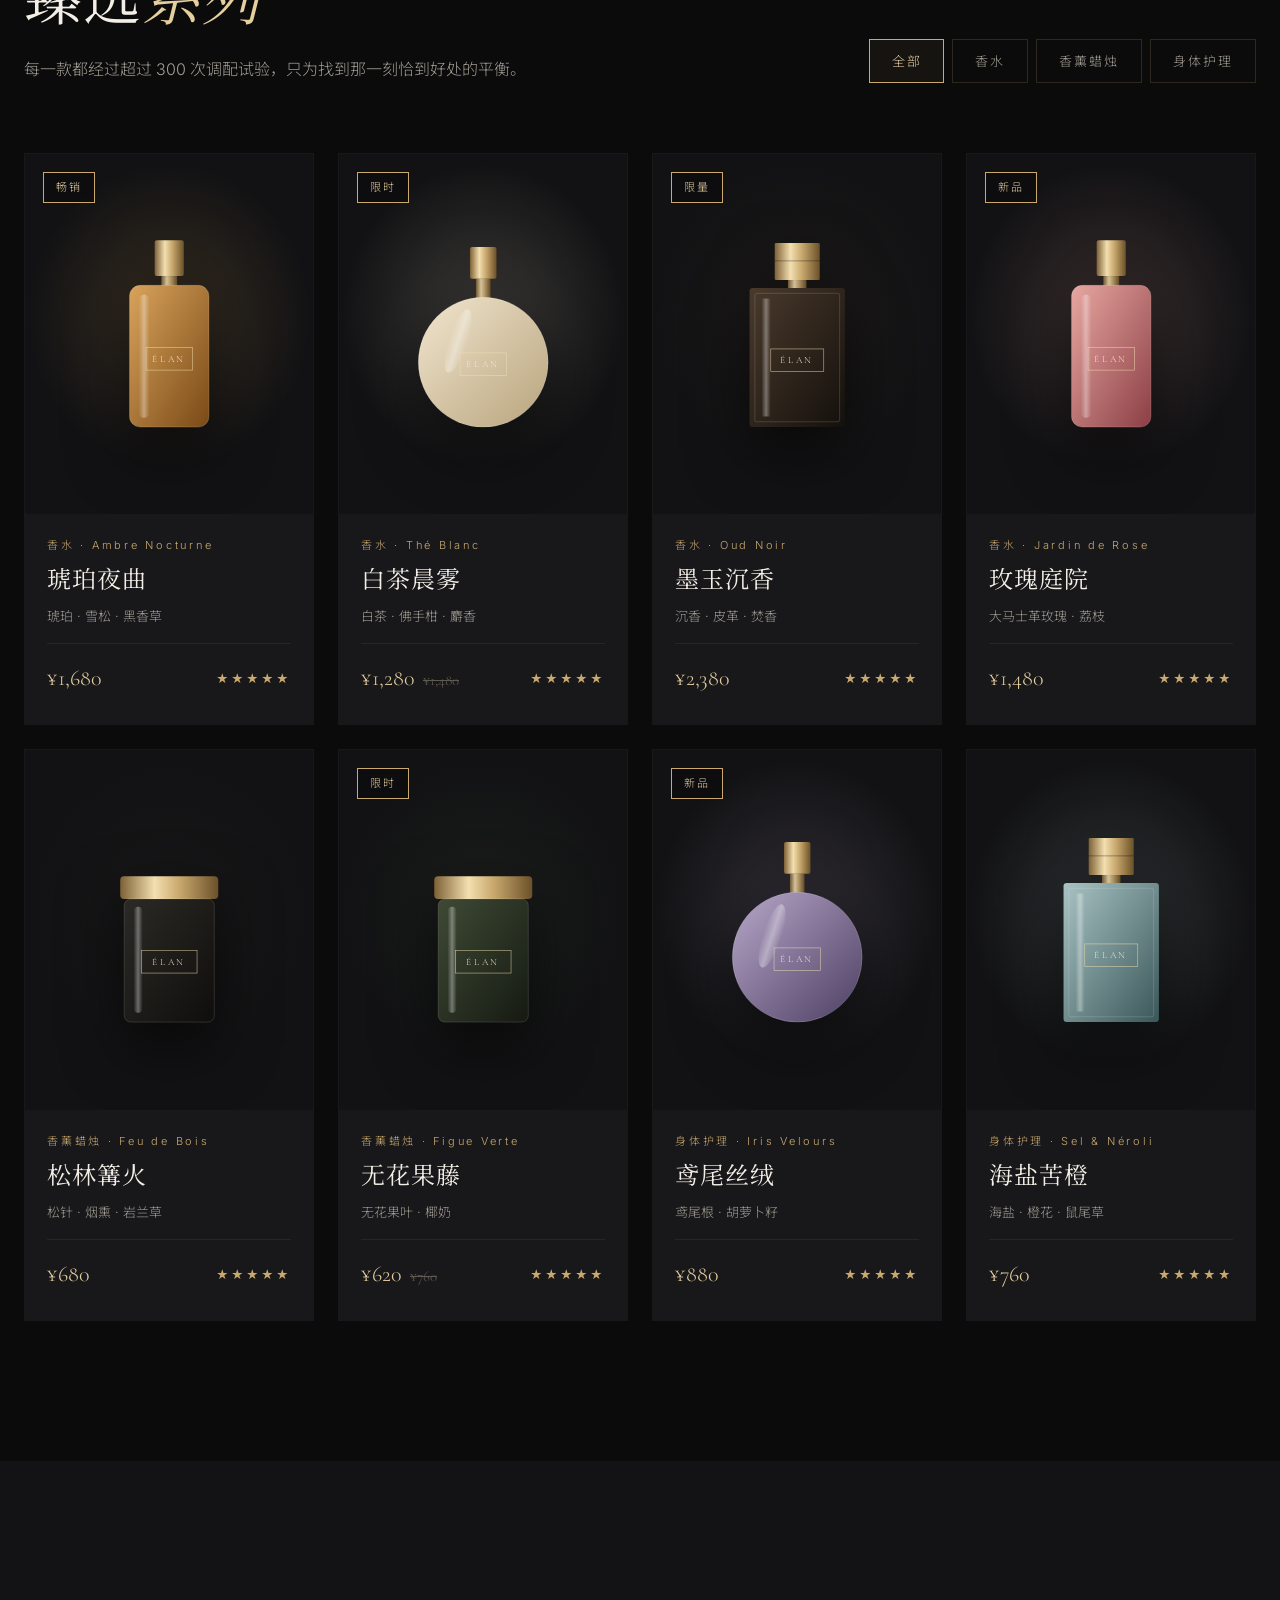
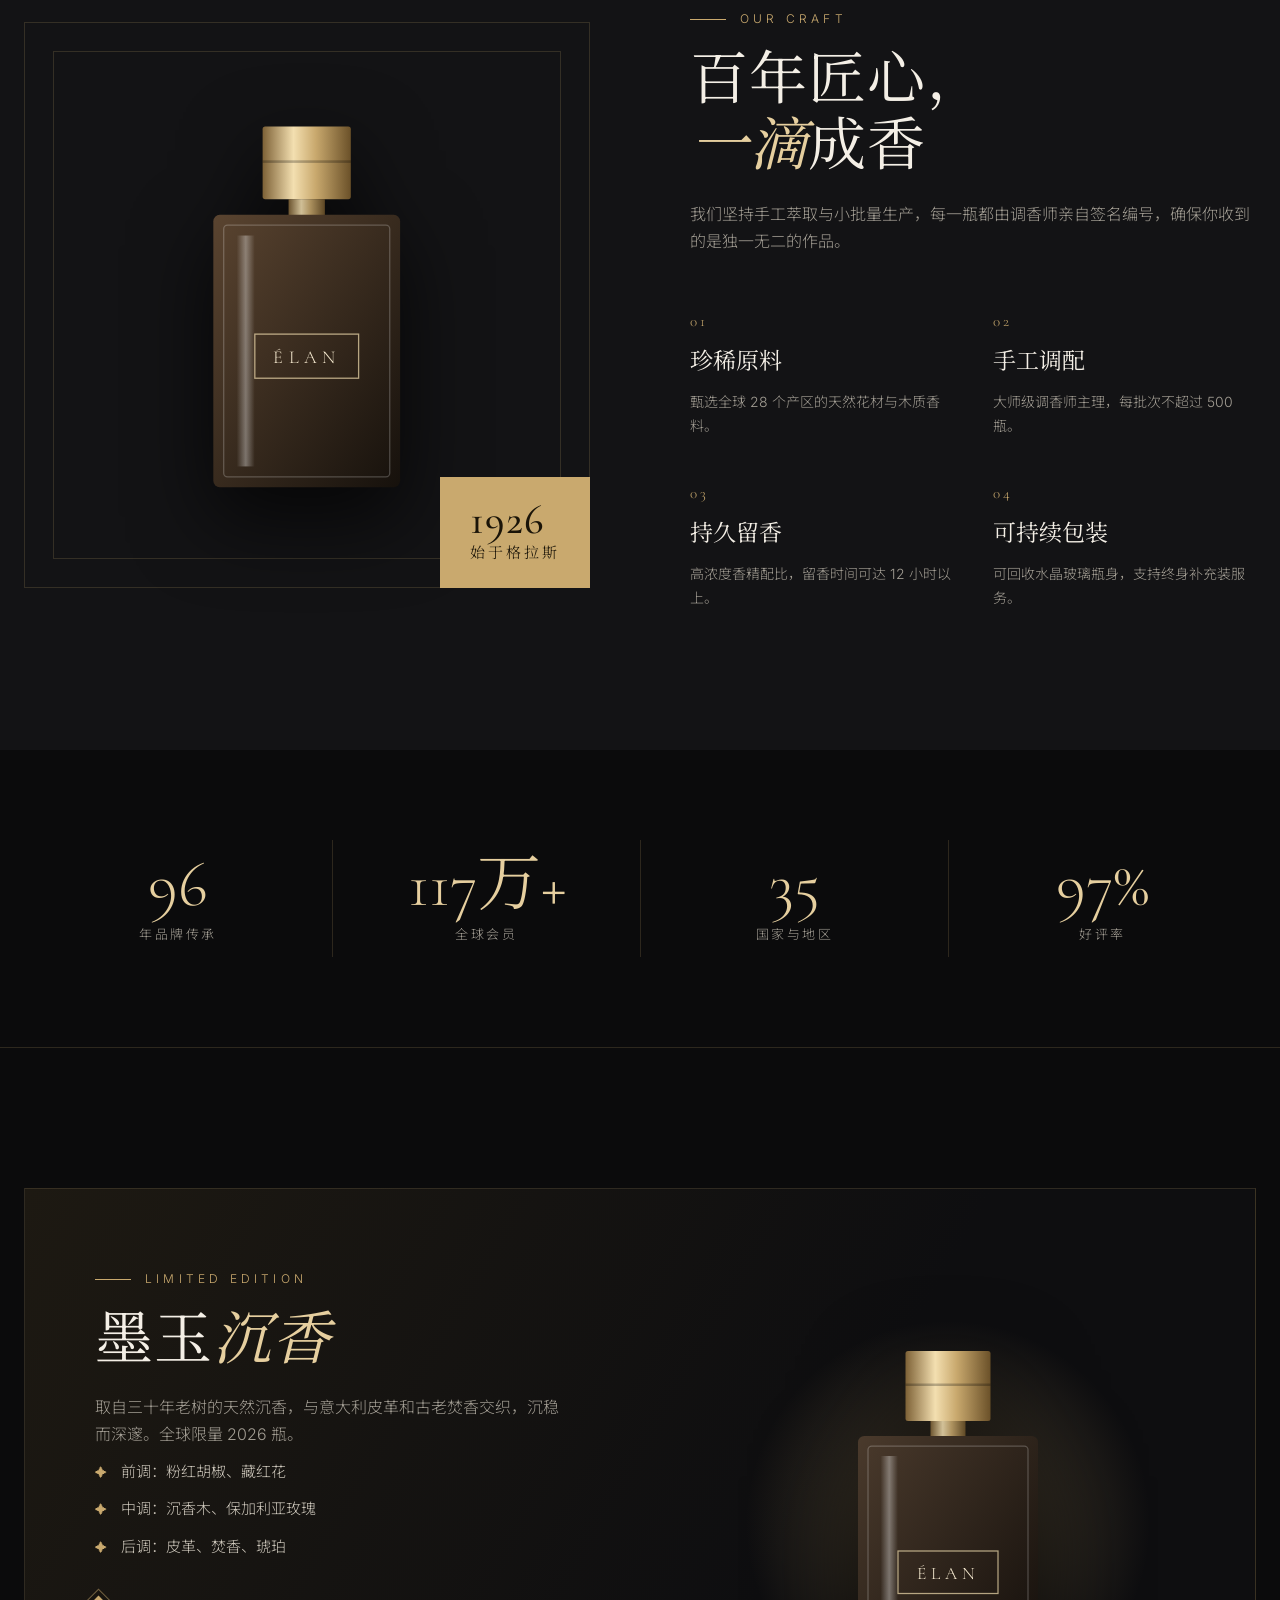
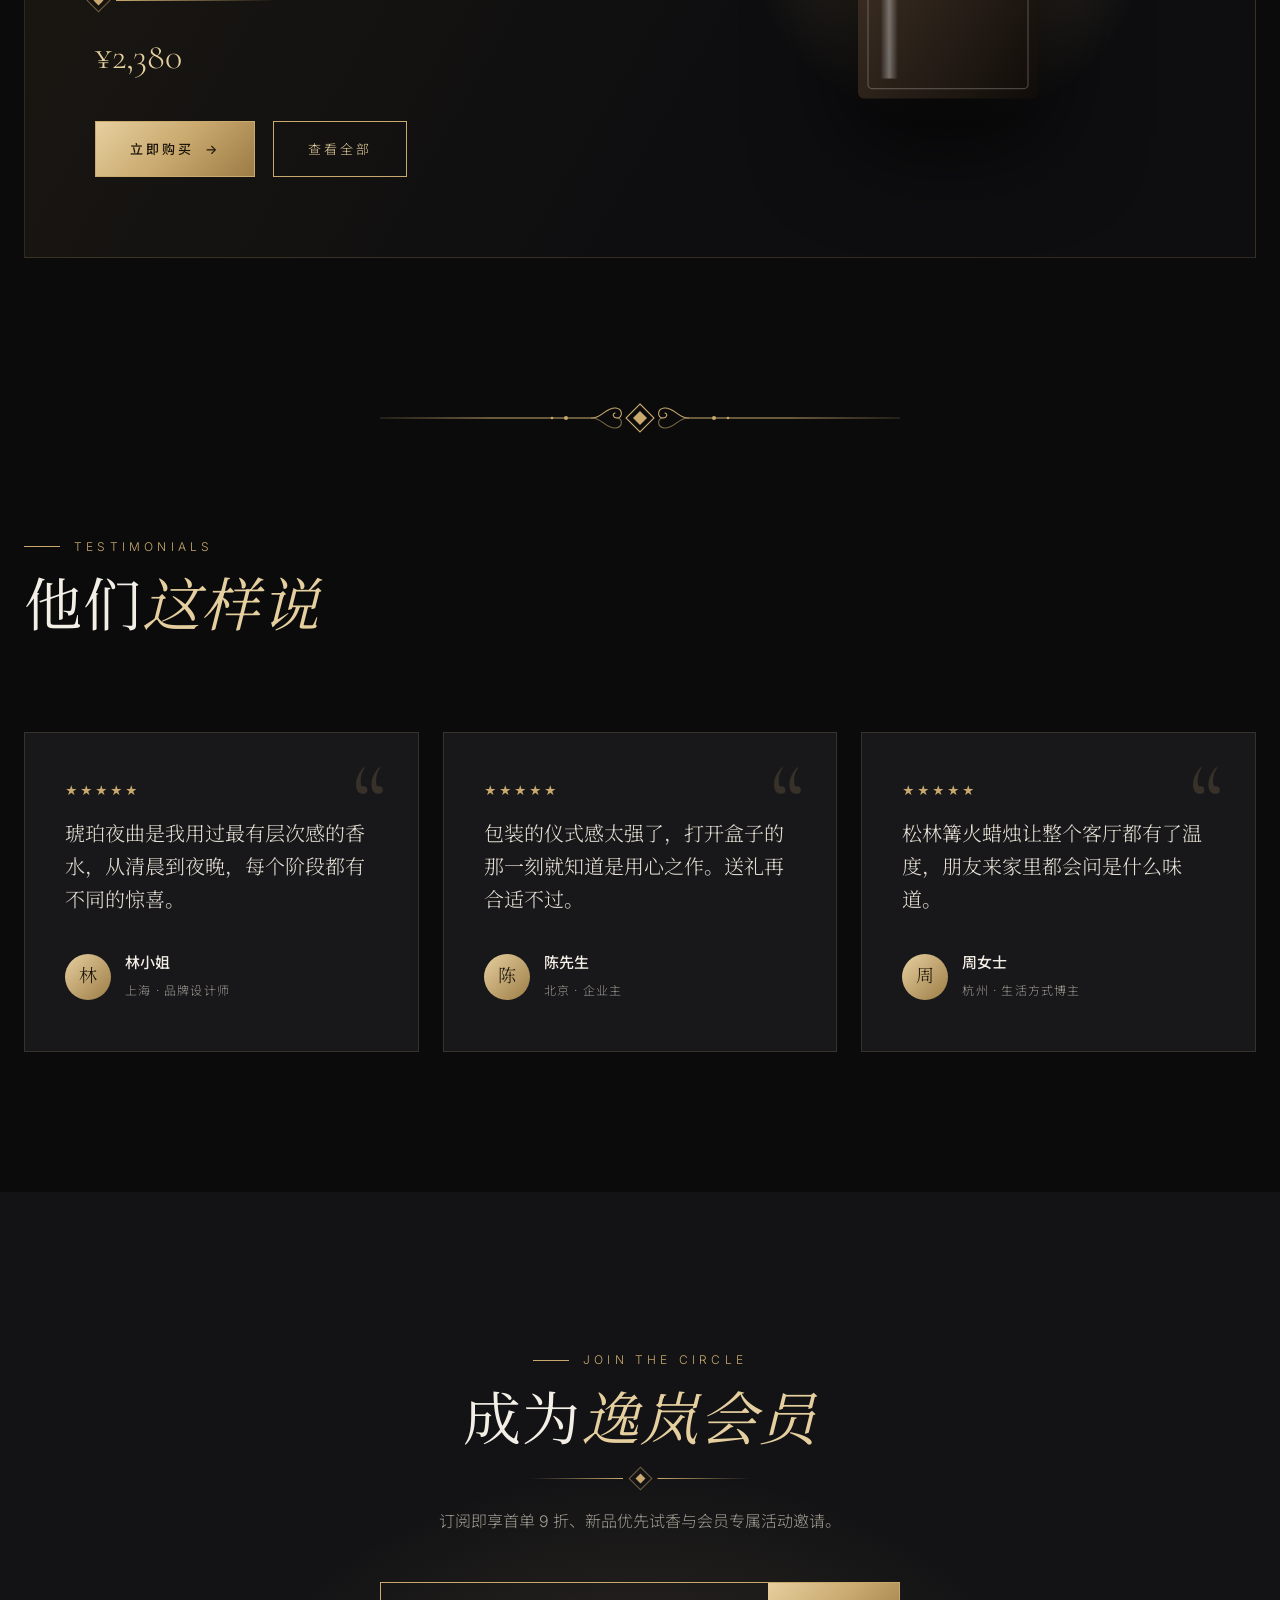
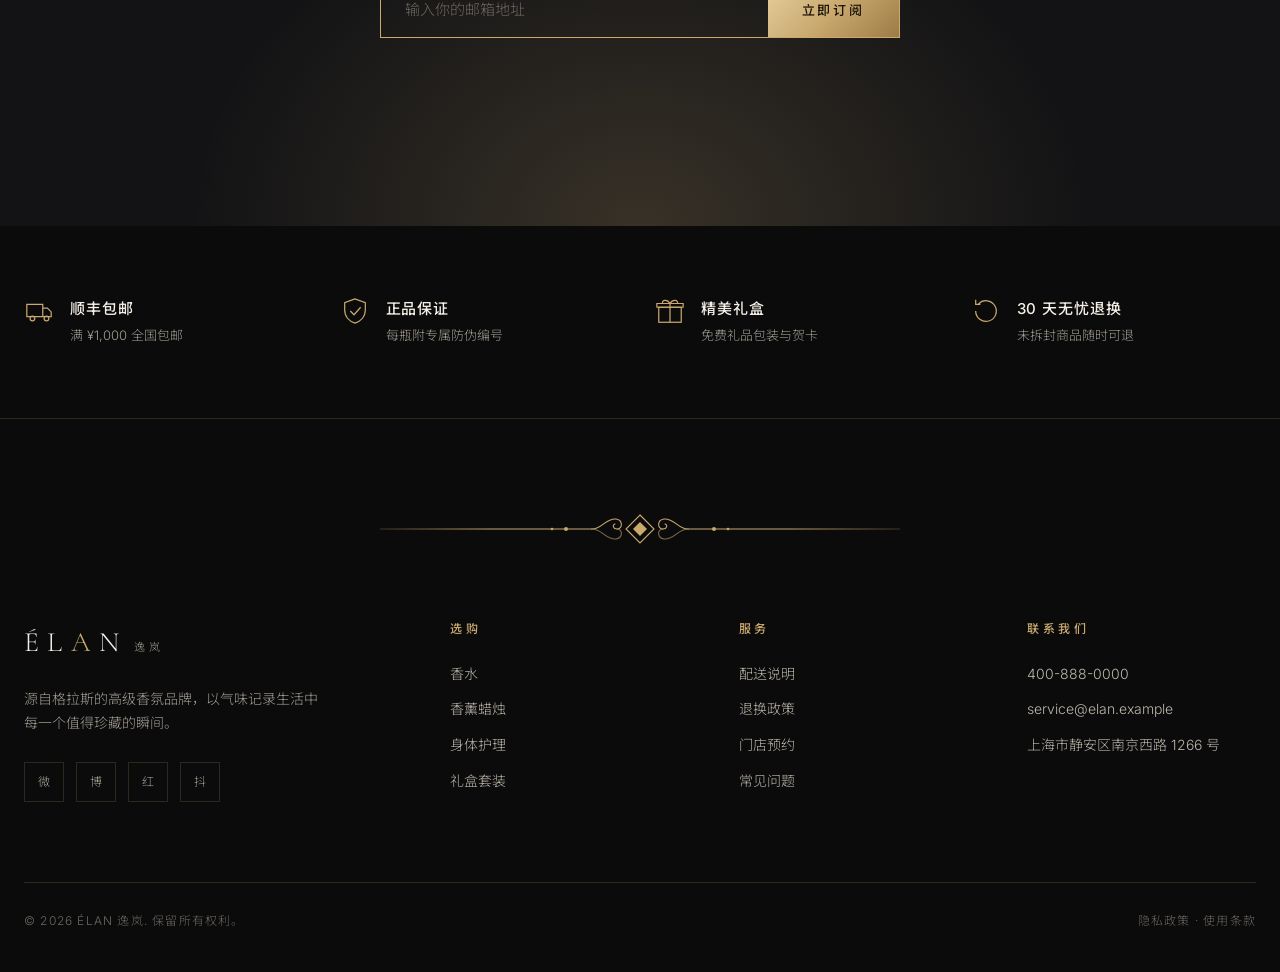
==== commit 899f7575: "Add gold ornamental dividers and restore single-column mobile layout Ornate flourish dividers before" ====
--- a/index.html
+++ b/index.html
@@ -72,6 +72,15 @@
     <div class="honors">
       <svg width="0" height="0" style="position:absolute" aria-hidden="true">
         <symbol id="laurel" viewBox="0 0 40 80"><path d="M30 4C14 22 6 44 22 76" fill="none" stroke="currentColor" stroke-width="1.2"/><g fill="currentColor"><ellipse cx="0" cy="0" rx="3.2" ry="7" transform="translate(25 10) rotate(30)"/><ellipse cx="0" cy="0" rx="3.2" ry="7" transform="translate(18 20) rotate(20)"/><ellipse cx="0" cy="0" rx="3.2" ry="7" transform="translate(13 31) rotate(10)"/><ellipse cx="0" cy="0" rx="3.2" ry="7" transform="translate(10 43) rotate(0)"/><ellipse cx="0" cy="0" rx="3.2" ry="7" transform="translate(11 55) rotate(-12)"/><ellipse cx="0" cy="0" rx="3.2" ry="7" transform="translate(15 66) rotate(-28)"/><ellipse cx="0" cy="0" rx="2.6" ry="5.5" transform="translate(30 24) rotate(70)"/><ellipse cx="0" cy="0" rx="2.6" ry="5.5" transform="translate(25 36) rotate(60)"/><ellipse cx="0" cy="0" rx="2.6" ry="5.5" transform="translate(22 48) rotate(52)"/><ellipse cx="0" cy="0" rx="2.6" ry="5.5" transform="translate(23 60) rotate(40)"/></g></symbol>
+        <symbol id="flourish" viewBox="0 0 600 40">
+          <path d="M40 20H252M348 20H560" fill="none" stroke="currentColor" stroke-width="1"/>
+          <path d="M252 20c10 0 14-11 24-10 7 1 7 10 1 10-4 0-5-4-2-5M348 20c-10 0-14-11-24-10-7 1-7 10-1 10 4 0 5-4 2-5" fill="none" stroke="currentColor" stroke-width="1.1" stroke-linecap="round"/>
+          <path d="M252 20c10 0 14 11 24 10 7-1 7-10 1-10M348 20c-10 0-14 11-24 10-7-1-7-10-1-10" fill="none" stroke="currentColor" stroke-width="1.1" stroke-linecap="round" opacity=".6"/>
+          <path d="M300 6l14 14-14 14-14-14z" fill="none" stroke="currentColor" stroke-width="1.1"/>
+          <path d="M300 13l7 7-7 7-7-7z" fill="currentColor"/>
+          <circle cx="226" cy="20" r="2" fill="currentColor"/><circle cx="374" cy="20" r="2" fill="currentColor"/>
+          <circle cx="212" cy="20" r="1.3" fill="currentColor"/><circle cx="388" cy="20" r="1.3" fill="currentColor"/>
+        </symbol>
       </svg>
       <div class="container">
         <p class="honors-title">荣誉与认可</p>
@@ -148,6 +157,7 @@
               <li>中调：沉香木、保加利亚玫瑰</li>
               <li>后调：皮革、焚香、琥珀</li>
             </ul>
+            <div class="divider-gem left" aria-hidden="true"><span></span></div>
             <div class="price">¥2,380</div>
             <div class="hero-cta">
               <button class="btn btn-primary" data-name="墨玉沉香">立即购买 <span class="arrow">→</span></button>
@@ -162,6 +172,7 @@
     <!-- ============ 评价 ============ -->
     <section id="reviews" style="padding-top: 0">
       <div class="container">
+        <div class="divider-ornate reveal" aria-hidden="true"><svg><use href="#flourish"/></svg></div>
         <div class="section-head">
           <div>
             <span class="eyebrow reveal">Testimonials</span>
@@ -193,6 +204,7 @@
       <div class="container">
         <span class="eyebrow reveal">Join The Circle</span>
         <h2 class="section-title reveal d1">成为<em>逸岚会员</em></h2>
+        <div class="divider-gem reveal d1" aria-hidden="true"><span></span></div>
         <p class="section-lead reveal d2">订阅即享首单 9 折、新品优先试香与会员专属活动邀请。</p>
         <form class="subscribe reveal d3">
           <input type="email" required placeholder="输入你的邮箱地址" aria-label="邮箱地址" />
@@ -215,6 +227,7 @@
 
   <footer class="footer">
     <div class="container">
+      <div class="divider-ornate reveal" aria-hidden="true"><svg><use href="#flourish"/></svg></div>
       <div class="footer-grid">
         <div>
           <a href="#" class="logo">ÉL<span>A</span>N<small>逸岚</small></a>
--- a/assets/styles.css
+++ b/assets/styles.css
@@ -186,6 +186,22 @@
 @keyframes rise { from { opacity: 0; transform: translateY(30px); } }
 @keyframes float { 50% { transform: translateY(-14px); } }
 
+/* ---------- 分割线 ---------- */
+.divider-ornate { display: flex; justify-content: center; color: var(--gold); margin-bottom: 90px; }
+.divider-ornate svg {
+  width: min(600px, 100%); height: 40px;
+  -webkit-mask-image: linear-gradient(90deg, transparent, #000 25%, #000 75%, transparent);
+  mask-image: linear-gradient(90deg, transparent, #000 25%, #000 75%, transparent);
+}
+.divider-gem { display: flex; align-items: center; justify-content: center; gap: 14px; margin: 4px auto 26px; width: 220px; }
+.divider-gem::before, .divider-gem::after { content: ""; flex: 1; height: 1px; background: linear-gradient(90deg, transparent, var(--gold)); }
+.divider-gem::after { transform: scaleX(-1); }
+.divider-gem span { width: 7px; height: 7px; background: var(--gold); transform: rotate(45deg); box-shadow: 0 0 0 4px var(--bg-soft), 0 0 0 5px rgba(201, 169, 110, 0.5); }
+.divider-gem.left { margin: 8px 0 22px; width: 180px; }
+.divider-gem.left::before { display: none; }
+.divider-gem.left span { box-shadow: 0 0 0 4px #17140f, 0 0 0 5px rgba(201, 169, 110, 0.5); }
+.footer .divider-ornate { margin-bottom: 70px; }
+
 /* ---------- 荣誉奖项条 ---------- */
 .honors {
   position: relative; padding: 56px 0 60px; border-block: 1px solid var(--line);
@@ -212,7 +228,7 @@
 .honors-grid span { display: block; font-size: 12px; letter-spacing: 0.1em; color: var(--muted); }
 
 /* ---------- 通用 section ---------- */
-section { padding: 140px 0; }
+section { padding: 140px 0; scroll-margin-top: 100px; }
 .section-head { display: flex; justify-content: space-between; align-items: flex-end; gap: 40px; margin-bottom: 70px; flex-wrap: wrap; }
 
 /* ---------- 产品 ---------- */
@@ -287,8 +303,8 @@
   border: 1px solid var(--line);
 }
 .spotlight-copy { padding: 80px 70px; display: flex; flex-direction: column; justify-content: center; position: relative; z-index: 1; }
-.spotlight-copy .price { font-size: 36px; margin: 10px 0 34px; }
-.spotlight-list { list-style: none; margin: 10px 0 40px; display: grid; gap: 12px; }
+.spotlight-copy .price { font-size: 36px; margin: 0 0 34px; }
+.spotlight-list { list-style: none; margin: 10px 0 30px; display: grid; gap: 12px; }
 .spotlight-list li { display: flex; gap: 14px; font-size: 15px; color: #cfc9bd; }
 .spotlight-list li::before { content: "✦"; color: var(--gold); font-size: 12px; margin-top: 4px; }
 .spotlight-visual { position: relative; display: grid; place-items: center; }
@@ -385,6 +401,7 @@
   .nav-links a { display: block; padding: 18px 24px; }
   .nav-links a::after { display: none; }
   .menu-toggle { display: block; }
+  .craft-grid, .spotlight-card { grid-template-columns: 1fr; }
   .spotlight-copy { padding: 60px 32px; }
   .hero-bar { grid-template-columns: repeat(2, 1fr); }
   .honors-grid { grid-template-columns: repeat(2, 1fr); row-gap: 28px; }
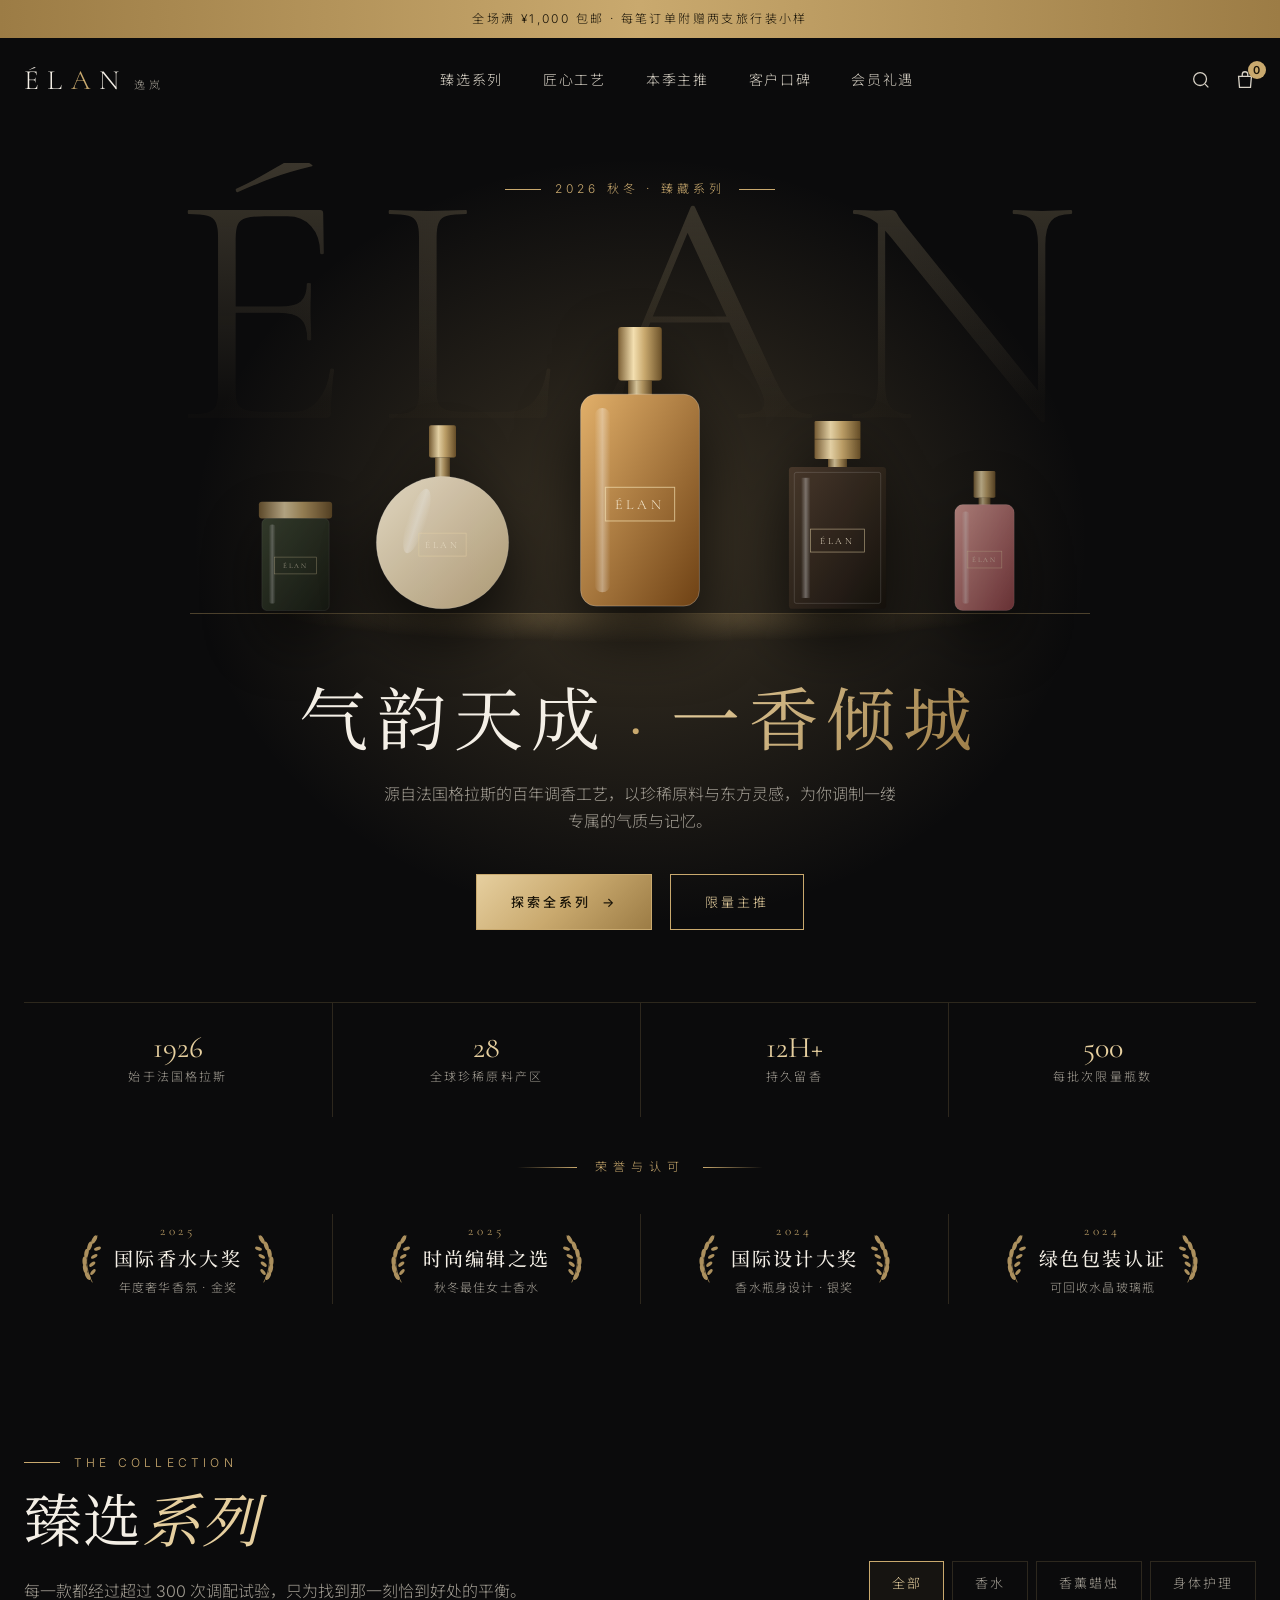
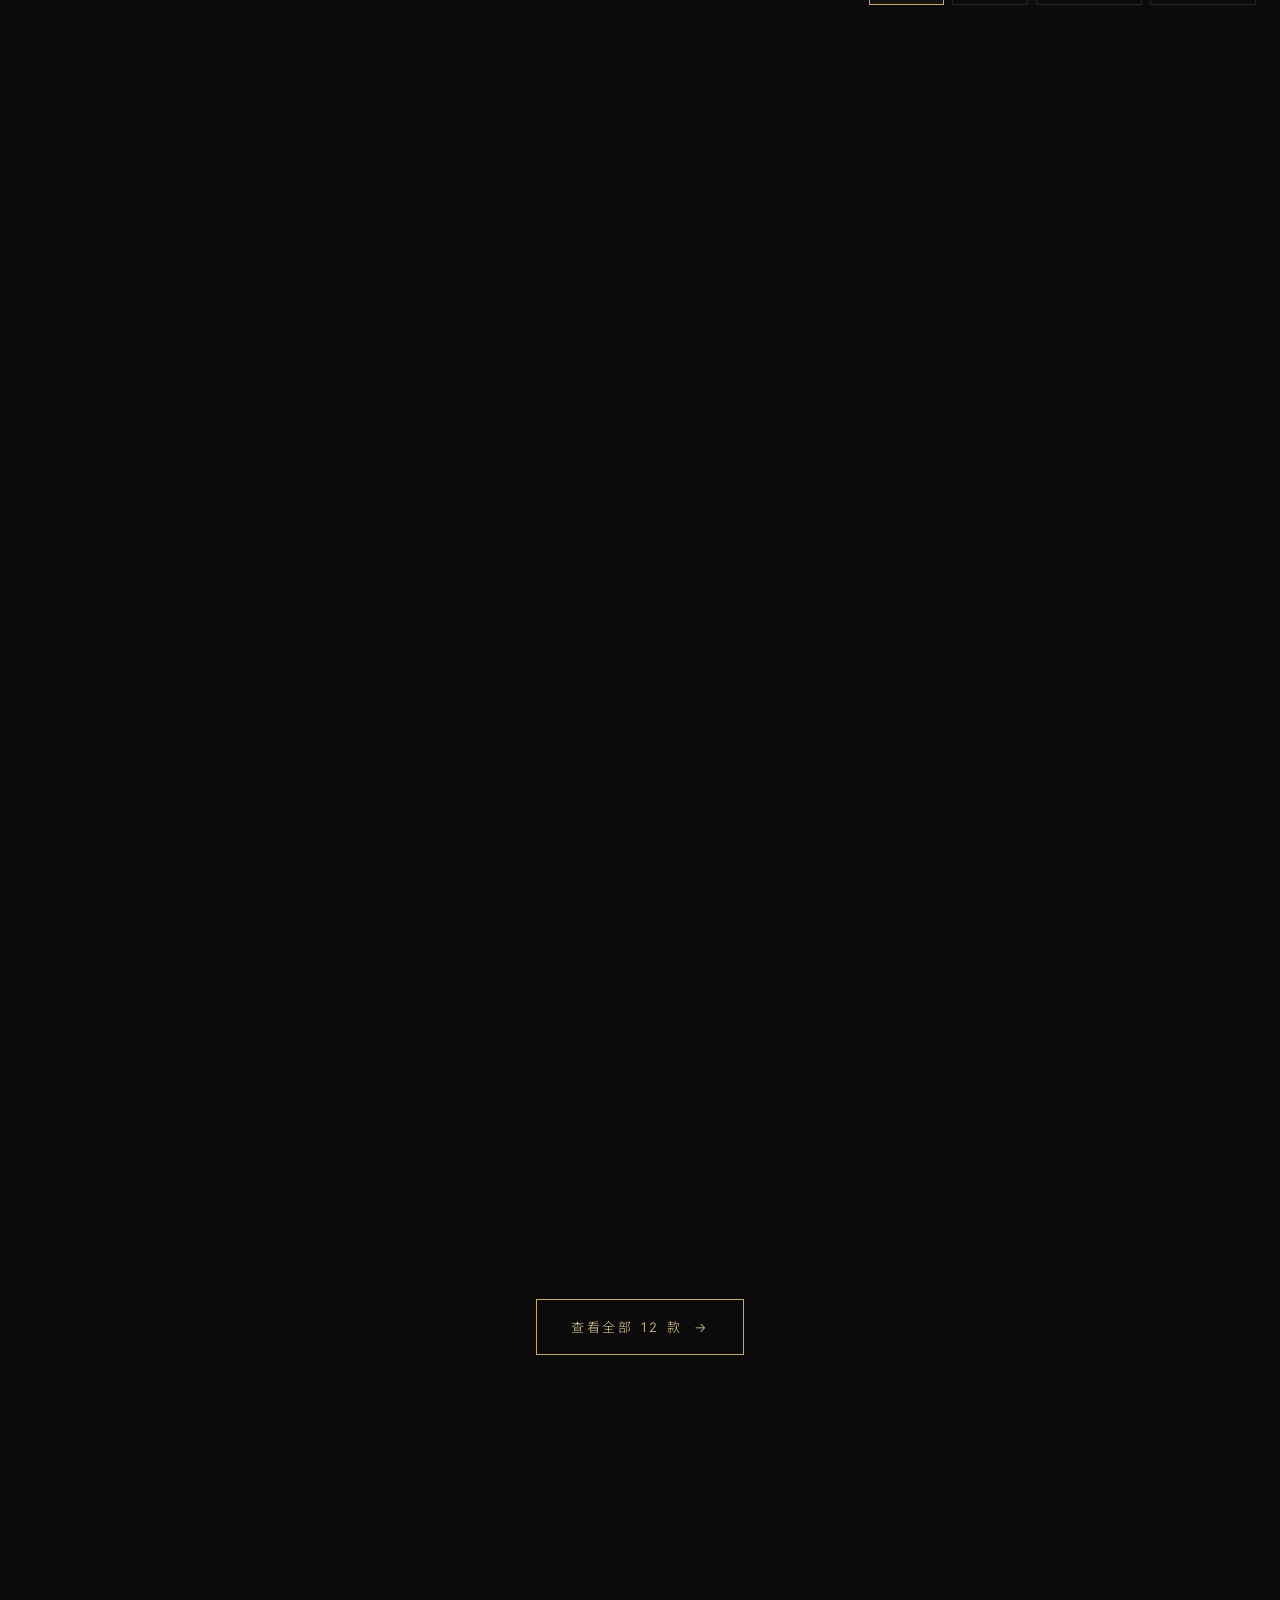
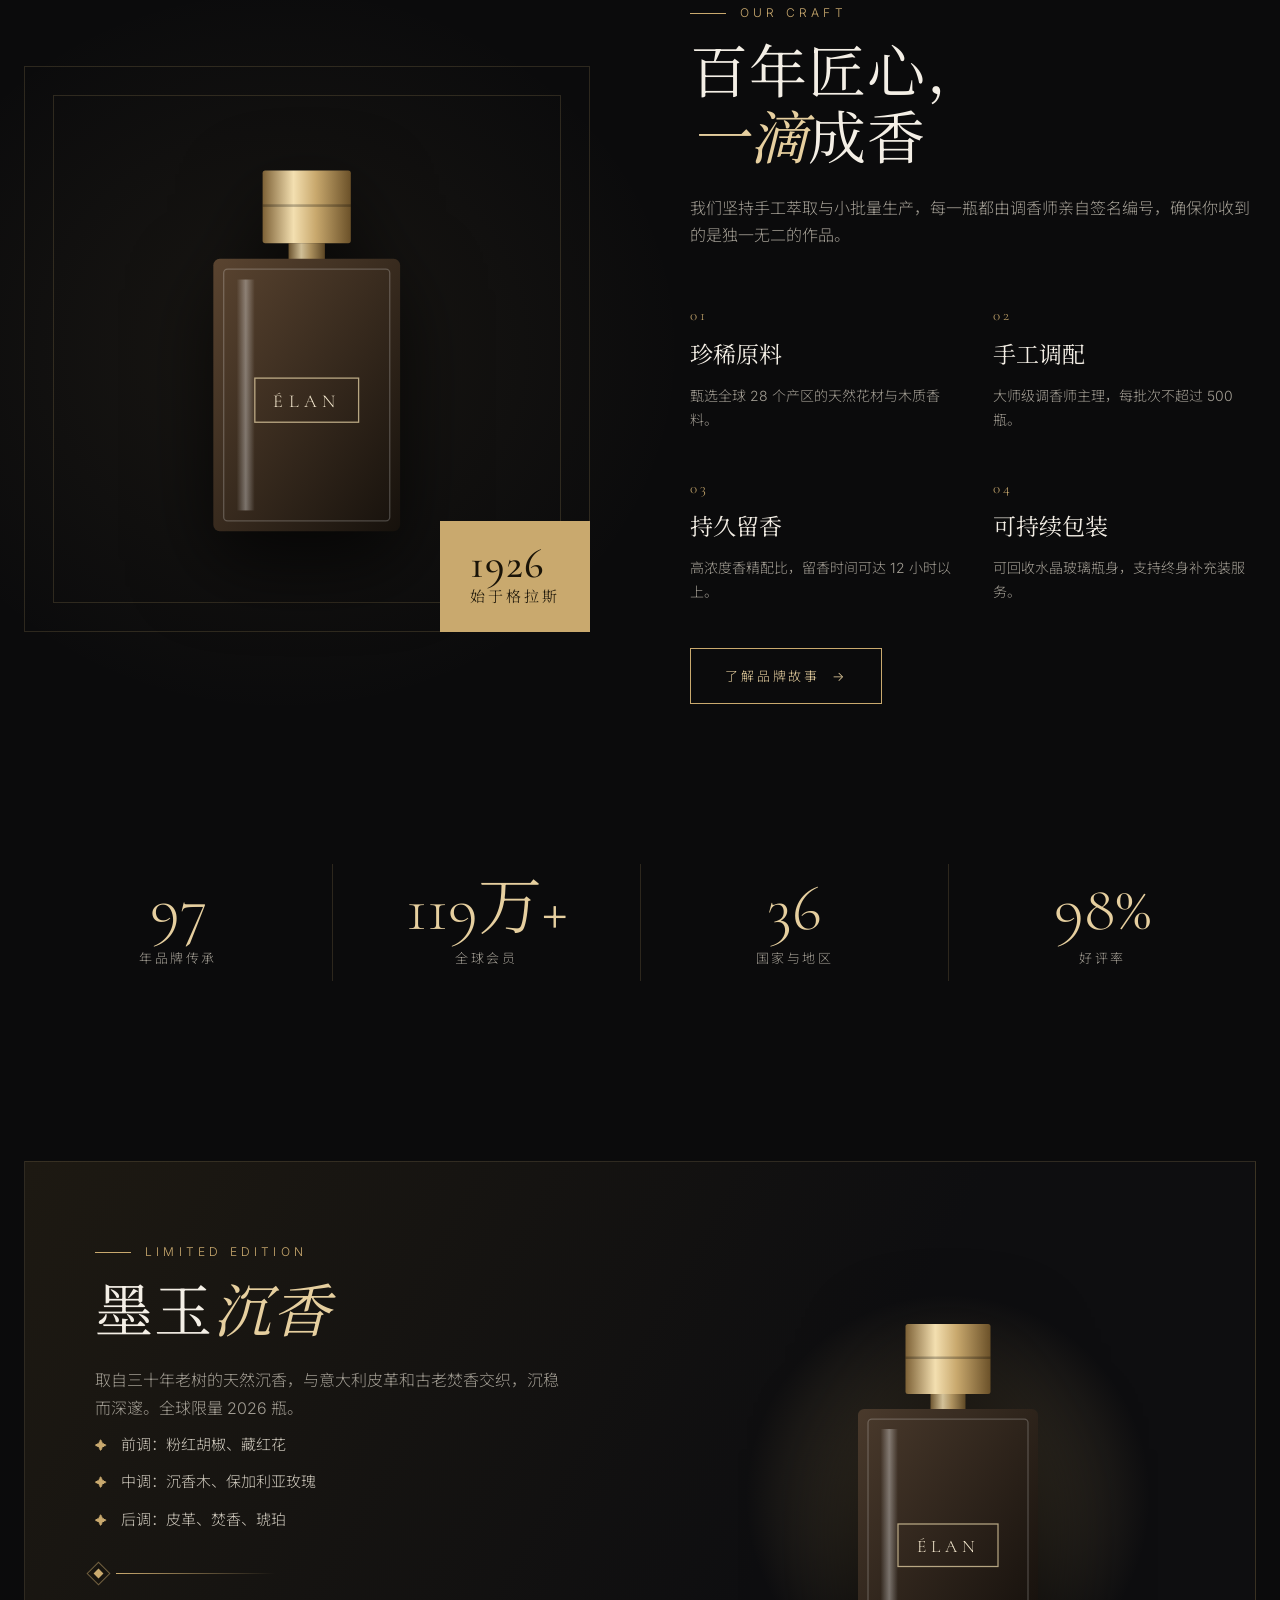
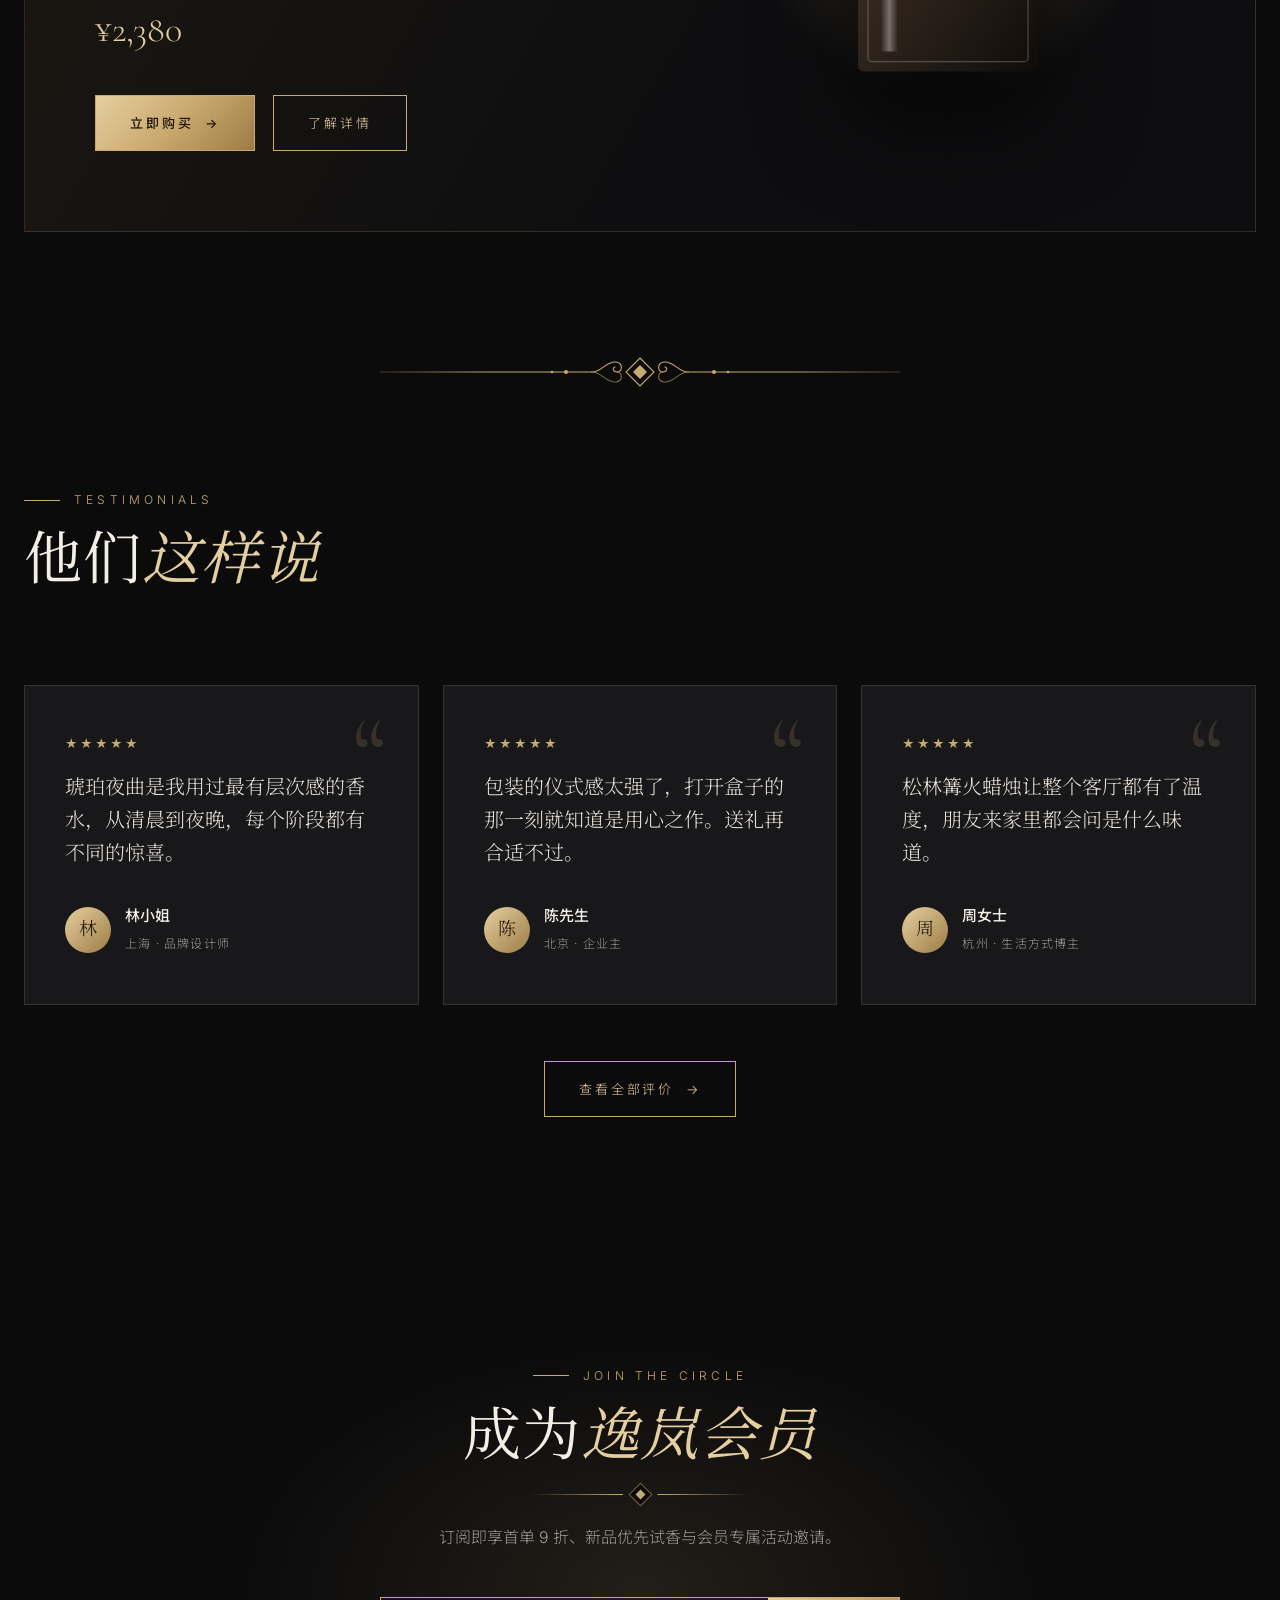
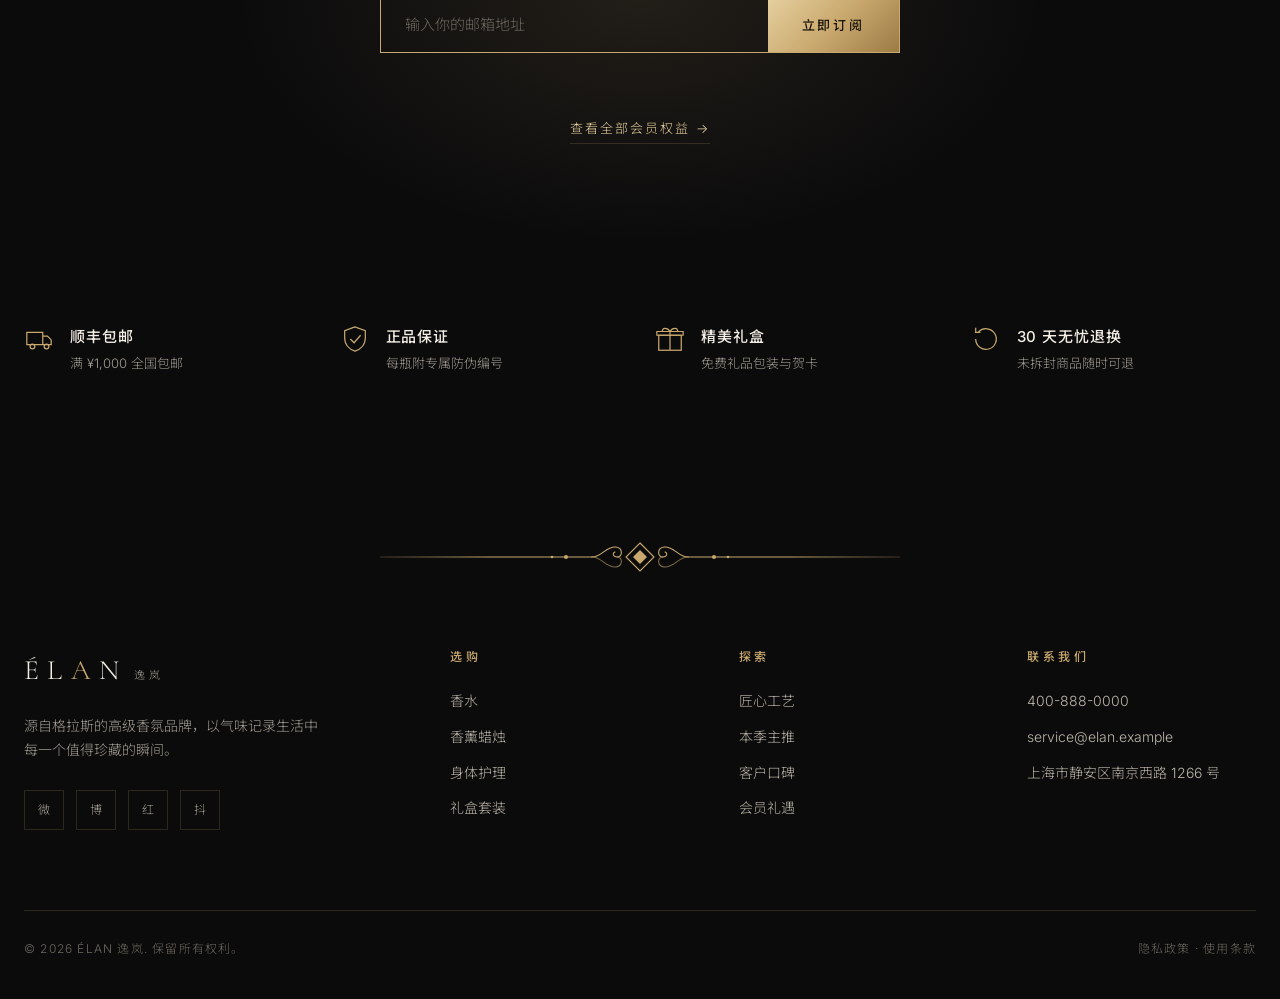
==== commit 44e28433: "Split into multi-page site with search, cart and product pages - Shared header/footer, product data " ====
--- a/index.html
+++ b/index.html
@@ -12,32 +12,7 @@
 </head>
 <body>
 
-  <div class="announce">全场满 ¥1,000 包邮 · 每笔订单附赠两支旅行装小样</div>
-
-  <header class="nav">
-    <div class="container nav-inner">
-      <a href="#" class="logo">ÉL<span>A</span>N<small>逸岚</small></a>
-      <ul class="nav-links">
-        <li><a href="#collection">臻选系列</a></li>
-        <li><a href="#craft">匠心工艺</a></li>
-        <li><a href="#spotlight">本季主推</a></li>
-        <li><a href="#reviews">客户口碑</a></li>
-        <li><a href="#contact">会员礼遇</a></li>
-      </ul>
-      <div class="nav-actions">
-        <button class="icon-btn" aria-label="搜索">
-          <svg viewBox="0 0 24 24" fill="none" stroke="currentColor" stroke-width="1.4"><circle cx="11" cy="11" r="7"/><path d="m20 20-3.5-3.5"/></svg>
-        </button>
-        <button class="icon-btn" aria-label="购物袋">
-          <svg viewBox="0 0 24 24" fill="none" stroke="currentColor" stroke-width="1.4"><path d="M5 8h14l-1 12H6L5 8Z"/><path d="M9 8V6a3 3 0 0 1 6 0v2"/></svg>
-          <span class="cart-count">0</span>
-        </button>
-        <button class="icon-btn menu-toggle" aria-label="菜单" aria-expanded="false">
-          <svg viewBox="0 0 24 24" fill="none" stroke="currentColor" stroke-width="1.4"><path d="M3 7h18M3 12h18M3 17h18"/></svg>
-        </button>
-      </div>
-    </div>
-  </header>
+  <div id="site-header"></div>
 
   <main>
     <!-- ============ Hero ============ -->
@@ -56,8 +31,8 @@
         <h1 class="rise r2">气韵天成<span class="dot">·</span><em>一香倾城</em></h1>
         <p class="rise r3">源自法国格拉斯的百年调香工艺，以珍稀原料与东方灵感，为你调制一缕专属的气质与记忆。</p>
         <div class="hero-cta rise r4">
-          <a href="#collection" class="btn btn-primary">探索全系列 <span class="arrow">→</span></a>
-          <a href="#spotlight" class="btn btn-ghost">限量主推</a>
+          <a href="collection.html" class="btn btn-primary">探索全系列 <span class="arrow">→</span></a>
+          <a href="spotlight.html" class="btn btn-ghost">限量主推</a>
         </div>
       </div>
       <div class="container hero-bar rise r4">
@@ -70,18 +45,6 @@
 
     <!-- ============ 滚动品牌条 ============ -->
     <div class="honors">
-      <svg width="0" height="0" style="position:absolute" aria-hidden="true">
-        <symbol id="laurel" viewBox="0 0 40 80"><path d="M30 4C14 22 6 44 22 76" fill="none" stroke="currentColor" stroke-width="1.2"/><g fill="currentColor"><ellipse cx="0" cy="0" rx="3.2" ry="7" transform="translate(25 10) rotate(30)"/><ellipse cx="0" cy="0" rx="3.2" ry="7" transform="translate(18 20) rotate(20)"/><ellipse cx="0" cy="0" rx="3.2" ry="7" transform="translate(13 31) rotate(10)"/><ellipse cx="0" cy="0" rx="3.2" ry="7" transform="translate(10 43) rotate(0)"/><ellipse cx="0" cy="0" rx="3.2" ry="7" transform="translate(11 55) rotate(-12)"/><ellipse cx="0" cy="0" rx="3.2" ry="7" transform="translate(15 66) rotate(-28)"/><ellipse cx="0" cy="0" rx="2.6" ry="5.5" transform="translate(30 24) rotate(70)"/><ellipse cx="0" cy="0" rx="2.6" ry="5.5" transform="translate(25 36) rotate(60)"/><ellipse cx="0" cy="0" rx="2.6" ry="5.5" transform="translate(22 48) rotate(52)"/><ellipse cx="0" cy="0" rx="2.6" ry="5.5" transform="translate(23 60) rotate(40)"/></g></symbol>
-        <symbol id="flourish" viewBox="0 0 600 40">
-          <path d="M40 20H252M348 20H560" fill="none" stroke="currentColor" stroke-width="1"/>
-          <path d="M252 20c10 0 14-11 24-10 7 1 7 10 1 10-4 0-5-4-2-5M348 20c-10 0-14-11-24-10-7 1-7 10-1 10 4 0 5-4 2-5" fill="none" stroke="currentColor" stroke-width="1.1" stroke-linecap="round"/>
-          <path d="M252 20c10 0 14 11 24 10 7-1 7-10 1-10M348 20c-10 0-14 11-24 10-7-1-7-10-1-10" fill="none" stroke="currentColor" stroke-width="1.1" stroke-linecap="round" opacity=".6"/>
-          <path d="M300 6l14 14-14 14-14-14z" fill="none" stroke="currentColor" stroke-width="1.1"/>
-          <path d="M300 13l7 7-7 7-7-7z" fill="currentColor"/>
-          <circle cx="226" cy="20" r="2" fill="currentColor"/><circle cx="374" cy="20" r="2" fill="currentColor"/>
-          <circle cx="212" cy="20" r="1.3" fill="currentColor"/><circle cx="388" cy="20" r="1.3" fill="currentColor"/>
-        </symbol>
-      </svg>
       <div class="container">
         <p class="honors-title">荣誉与认可</p>
         <ul class="honors-grid">
@@ -110,6 +73,7 @@
           </div>
         </div>
         <div class="products" id="productGrid"></div>
+        <div class="more-link"><a href="collection.html" class="btn btn-ghost">查看全部 12 款 <span class="arrow">→</span></a></div>
       </div>
     </section>
 
@@ -130,6 +94,7 @@
             <div class="feature reveal d2"><div class="num">03</div><h4>持久留香</h4><p>高浓度香精配比，留香时间可达 12 小时以上。</p></div>
             <div class="feature reveal d3"><div class="num">04</div><h4>可持续包装</h4><p>可回收水晶玻璃瓶身，支持终身补充装服务。</p></div>
           </div>
+          <a href="craft.html" class="btn btn-ghost" style="margin-top:44px">了解品牌故事 <span class="arrow">→</span></a>
         </div>
       </div>
     </section>
@@ -160,8 +125,8 @@
             <div class="divider-gem left" aria-hidden="true"><span></span></div>
             <div class="price">¥2,380</div>
             <div class="hero-cta">
-              <button class="btn btn-primary" data-name="墨玉沉香">立即购买 <span class="arrow">→</span></button>
-              <a href="#collection" class="btn btn-ghost">查看全部</a>
+              <button class="btn btn-primary" data-add="oud">立即购买 <span class="arrow">→</span></button>
+              <a href="spotlight.html" class="btn btn-ghost">了解详情</a>
             </div>
           </div>
           <div class="spotlight-visual" data-bottle="square,#4a3a2c,#100c09"></div>
@@ -196,6 +161,7 @@
             <footer><div class="avatar">周</div><div><strong>周女士</strong><span>杭州 · 生活方式博主</span></div></footer>
           </blockquote>
         </div>
+        <div class="more-link"><a href="reviews.html" class="btn btn-ghost">查看全部评价 <span class="arrow">→</span></a></div>
       </div>
     </section>
 
@@ -211,44 +177,15 @@
           <button class="btn btn-primary" type="submit">立即订阅</button>
         </form>
         <div class="form-note" aria-live="polite"></div>
+        <a href="membership.html" class="text-link">查看全部会员权益 →</a>
       </div>
     </section>
 
-    <!-- ============ 服务保障 ============ -->
-    <div class="perks">
-      <div class="container perks-grid">
-        <div class="perk"><svg viewBox="0 0 32 32" fill="none" stroke="currentColor" stroke-width="1.3"><path d="M3 9h17v13H3zM20 13h5l4 4v5h-9"/><circle cx="9" cy="24" r="2.5"/><circle cx="24" cy="24" r="2.5"/></svg><div><strong>顺丰包邮</strong><span>满 ¥1,000 全国包邮</span></div></div>
-        <div class="perk"><svg viewBox="0 0 32 32" fill="none" stroke="currentColor" stroke-width="1.3"><path d="M16 3 5 7v8c0 7 5 12 11 14 6-2 11-7 11-14V7L16 3Z"/><path d="m11 16 4 4 7-8"/></svg><div><strong>正品保证</strong><span>每瓶附专属防伪编号</span></div></div>
-        <div class="perk"><svg viewBox="0 0 32 32" fill="none" stroke="currentColor" stroke-width="1.3"><rect x="4" y="12" width="24" height="16"/><path d="M2 8h28v4H2zM16 8v20M16 8c-3-5-9-4-8 0M16 8c3-5 9-4 8 0"/></svg><div><strong>精美礼盒</strong><span>免费礼品包装与贺卡</span></div></div>
-        <div class="perk"><svg viewBox="0 0 32 32" fill="none" stroke="currentColor" stroke-width="1.3"><path d="M5 16a11 11 0 1 0 3-7.5"/><path d="M5 4v5h5"/></svg><div><strong>30 天无忧退换</strong><span>未拆封商品随时可退</span></div></div>
-      </div>
-    </div>
   </main>
 
-  <footer class="footer">
-    <div class="container">
-      <div class="divider-ornate reveal" aria-hidden="true"><svg><use href="#flourish"/></svg></div>
-      <div class="footer-grid">
-        <div>
-          <a href="#" class="logo">ÉL<span>A</span>N<small>逸岚</small></a>
-          <p>源自格拉斯的高级香氛品牌，以气味记录生活中每一个值得珍藏的瞬间。</p>
-          <div class="socials">
-            <a href="#" aria-label="微信">微</a><a href="#" aria-label="微博">博</a><a href="#" aria-label="小红书">红</a><a href="#" aria-label="抖音">抖</a>
-          </div>
-        </div>
-        <div><h5>选购</h5><ul><li><a href="#collection">香水</a></li><li><a href="#collection">香薰蜡烛</a></li><li><a href="#collection">身体护理</a></li><li><a href="#collection">礼盒套装</a></li></ul></div>
-        <div><h5>服务</h5><ul><li><a href="#">配送说明</a></li><li><a href="#">退换政策</a></li><li><a href="#">门店预约</a></li><li><a href="#">常见问题</a></li></ul></div>
-        <div><h5>联系我们</h5><ul><li>400-888-0000</li><li>service@elan.example</li><li>上海市静安区南京西路 1266 号</li></ul></div>
-      </div>
-      <div class="footer-bottom">
-        <span>© <span id="year">2026</span> ÉLAN 逸岚. 保留所有权利。</span>
-        <span>隐私政策 · 使用条款</span>
-      </div>
-    </div>
-  </footer>
+  <div id="site-footer"></div>
 
-  <div class="toast" role="status"></div>
-
-  <script src="assets/script.js"></script>
+  <script src="assets/core.js"></script>
+  <script src="assets/home.js"></script>
 </body>
 </html>
--- a/assets/styles.css
+++ b/assets/styles.css
@@ -137,8 +137,7 @@
 .hero::before {
   content: ""; position: absolute; inset: 0;
   background:
-    radial-gradient(50% 55% at 50% 42%, rgba(201, 169, 110, 0.26), transparent 70%),
-    linear-gradient(180deg, transparent 60%, rgba(201, 169, 110, 0.06));
+    radial-gradient(50% 55% at 50% 42%, rgba(201, 169, 110, 0.26), transparent 70%);
 }
 .hero-word {
   position: absolute; left: 50%; top: 40px; transform: translateX(-50%);
@@ -196,7 +195,7 @@
 .divider-gem { display: flex; align-items: center; justify-content: center; gap: 14px; margin: 4px auto 26px; width: 220px; }
 .divider-gem::before, .divider-gem::after { content: ""; flex: 1; height: 1px; background: linear-gradient(90deg, transparent, var(--gold)); }
 .divider-gem::after { transform: scaleX(-1); }
-.divider-gem span { width: 7px; height: 7px; background: var(--gold); transform: rotate(45deg); box-shadow: 0 0 0 4px var(--bg-soft), 0 0 0 5px rgba(201, 169, 110, 0.5); }
+.divider-gem span { width: 7px; height: 7px; background: var(--gold); transform: rotate(45deg); box-shadow: 0 0 0 4px var(--bg), 0 0 0 5px rgba(201, 169, 110, 0.5); }
 .divider-gem.left { margin: 8px 0 22px; width: 180px; }
 .divider-gem.left::before { display: none; }
 .divider-gem.left span { box-shadow: 0 0 0 4px #17140f, 0 0 0 5px rgba(201, 169, 110, 0.5); }
@@ -204,8 +203,7 @@
 
 /* ---------- 荣誉奖项条 ---------- */
 .honors {
-  position: relative; padding: 56px 0 60px; border-block: 1px solid var(--line);
-  background: linear-gradient(180deg, #141210, #0f0e0d);
+  position: relative; padding: 40px 0 20px;
 }
 .honors-title {
   display: flex; align-items: center; justify-content: center; gap: 18px; margin-bottom: 36px;
@@ -228,7 +226,7 @@
 .honors-grid span { display: block; font-size: 12px; letter-spacing: 0.1em; color: var(--muted); }
 
 /* ---------- 通用 section ---------- */
-section { padding: 140px 0; scroll-margin-top: 100px; }
+section { padding: 120px 0; scroll-margin-top: 100px; }
 .section-head { display: flex; justify-content: space-between; align-items: flex-end; gap: 40px; margin-bottom: 70px; flex-wrap: wrap; }
 
 /* ---------- 产品 ---------- */
@@ -273,7 +271,7 @@
 .stars { color: var(--gold); font-size: 12px; letter-spacing: 2px; }
 
 /* ---------- 工艺 / 卖点 ---------- */
-.craft { background: var(--bg-soft); position: relative; overflow: hidden; }
+.craft { position: relative; overflow: hidden; background: radial-gradient(45% 55% at 22% 50%, rgba(201, 169, 110, 0.08), transparent 70%); }
 .craft-grid { display: grid; grid-template-columns: 1fr 1fr; gap: 100px; align-items: center; }
 .craft-visual { position: relative; aspect-ratio: 1; border: 1px solid var(--line); display: grid; place-items: center; }
 .craft-visual::before { content: ""; position: absolute; inset: 28px; border: 1px solid var(--line); }
@@ -289,7 +287,7 @@
 .feature p { font-size: 14px; color: var(--muted); }
 
 /* ---------- 数据 ---------- */
-.stats { padding: 90px 0; border-bottom: 1px solid var(--line); }
+.stats { padding: 40px 0 60px; }
 .stats-grid { display: grid; grid-template-columns: repeat(4, 1fr); text-align: center; }
 .stat { padding: 10px 20px; }
 .stat + .stat { border-left: 1px solid var(--line); }
@@ -327,8 +325,8 @@
 .quote footer span { font-size: 12px; color: var(--muted); letter-spacing: 0.1em; }
 
 /* ---------- CTA ---------- */
-.cta { position: relative; text-align: center; padding: 150px 0; overflow: hidden; background: var(--bg-soft); }
-.cta::before { content: ""; position: absolute; inset: 0; background: radial-gradient(50% 80% at 50% 100%, rgba(201, 169, 110, 0.2), transparent 70%); }
+.cta { position: relative; text-align: center; padding: 120px 0 140px; overflow: hidden; }
+.cta::before { content: ""; position: absolute; inset: 0; background: radial-gradient(45% 55% at 50% 55%, rgba(201, 169, 110, 0.12), transparent 70%); }
 .cta .container { position: relative; }
 .cta .section-lead { margin: 0 auto 46px; }
 .subscribe { display: flex; max-width: 520px; margin: 0 auto; border: 1px solid var(--gold); }
@@ -341,7 +339,7 @@
 .form-note { margin-top: 18px; font-size: 13px; color: var(--gold-light); min-height: 20px; }
 
 /* ---------- 服务保障 ---------- */
-.perks { padding: 70px 0; border-bottom: 1px solid var(--line); }
+.perks { padding: 40px 0 70px; }
 .perks-grid { display: grid; grid-template-columns: repeat(4, 1fr); gap: 30px; }
 .perk { display: flex; gap: 16px; align-items: flex-start; }
 .perk svg { width: 30px; flex-shrink: 0; color: var(--gold); }
@@ -437,3 +435,244 @@
   .s-hero { width: 34%; }
   .s-mid { width: 24%; }
 }
+
+/* =========================================================
+   子页面通用
+   ========================================================= */
+.nav-links a.active { color: var(--gold-light); }
+.nav-links a.active::after { width: 100%; }
+.icon-btn.active { color: var(--gold-light); }
+.product-figure { position: relative; }
+.product-media { display: grid; }
+.product-info h3 a:hover { color: var(--gold-light); }
+.more-link { display: flex; justify-content: center; margin-top: 56px; }
+.text-link { display: inline-block; margin-top: 26px; font-size: 13px; letter-spacing: 0.15em; color: var(--gold-light); border-bottom: 1px solid var(--line); padding-bottom: 4px; }
+.text-link:hover { border-color: var(--gold); }
+
+.page-hero { position: relative; padding: 70px 0 40px; text-align: center; }
+.page-hero::before { content: ""; position: absolute; inset: 0; background: radial-gradient(40% 70% at 50% 30%, rgba(201, 169, 110, 0.14), transparent 70%); pointer-events: none; }
+.page-hero .container { position: relative; }
+.breadcrumb { font-size: 12px; letter-spacing: 0.2em; color: var(--muted); margin-bottom: 26px; }
+.breadcrumb a:hover { color: var(--gold-light); }
+.breadcrumb span { margin: 0 10px; color: var(--gold-deep); }
+.page-hero .section-title { margin: 14px 0 10px; }
+.page-hero .section-lead { margin: 0 auto; }
+.page-hero .divider-gem { margin-top: 30px; }
+section.tight { padding: 50px 0 110px; }
+
+.toolbar { display: flex; justify-content: space-between; align-items: center; gap: 20px; flex-wrap: wrap; margin-bottom: 40px; padding-bottom: 24px; border-bottom: 1px solid var(--line); }
+.toolbar .count { font-size: 13px; color: var(--muted); letter-spacing: 0.1em; }
+.select {
+  appearance: none; background: transparent; color: var(--ivory); border: 1px solid var(--line); padding: 10px 40px 10px 16px;
+  font: inherit; font-size: 13px; letter-spacing: 0.1em; cursor: pointer;
+  background-image: linear-gradient(45deg, transparent 50%, var(--gold) 50%), linear-gradient(135deg, var(--gold) 50%, transparent 50%);
+  background-position: calc(100% - 20px) 50%, calc(100% - 15px) 50%; background-size: 5px 5px; background-repeat: no-repeat;
+}
+.select option { background: var(--bg-card); }
+.empty { text-align: center; padding: 70px 20px; color: var(--muted); }
+.empty h3 { font-family: var(--serif); font-weight: 400; font-size: 28px; color: var(--ivory); margin-bottom: 10px; }
+.empty .btn { margin-top: 26px; }
+
+/* 字段 */
+.field { display: grid; gap: 8px; }
+.field label { font-size: 12px; letter-spacing: 0.2em; color: var(--gold); }
+.input, .textarea {
+  width: 100%; background: rgba(255, 255, 255, 0.02); border: 1px solid var(--line); color: var(--ivory);
+  font: inherit; font-size: 15px; padding: 14px 16px; outline: none; transition: border-color 0.3s;
+}
+.input:focus, .textarea:focus, .select:focus { border-color: var(--gold); }
+.textarea { min-height: 120px; resize: vertical; }
+:focus-visible { outline: 1px solid var(--gold-light); outline-offset: 3px; }
+
+/* 数量 */
+.qty { display: inline-flex; align-items: center; border: 1px solid var(--line); }
+.qty button { width: 40px; height: 42px; font-size: 18px; color: var(--gold-light); transition: background 0.3s; }
+.qty button:hover { background: rgba(201, 169, 110, 0.08); }
+.qty span { min-width: 40px; text-align: center; font-variant-numeric: tabular-nums; }
+
+/* 香调金字塔 */
+.notes { display: grid; gap: 0; border-top: 1px solid var(--line); }
+.notes div { display: grid; grid-template-columns: 90px 1fr; gap: 20px; padding: 16px 0; border-bottom: 1px solid var(--line); }
+.notes dt { font-size: 12px; letter-spacing: 0.25em; color: var(--gold); padding-top: 3px; }
+.notes dd { color: #d8d2c6; }
+
+/* ---------- 商品详情 ---------- */
+.pdp { display: grid; grid-template-columns: 1.1fr 1fr; gap: 80px; align-items: start; }
+.pdp-media { position: sticky; top: 110px; aspect-ratio: 1; display: grid; place-items: center; border: 1px solid var(--line); background: radial-gradient(55% 55% at 50% 45%, var(--glow, rgba(201, 169, 110, 0.2)), transparent 70%); }
+.pdp-media svg { width: 40%; filter: drop-shadow(0 40px 50px rgba(0, 0, 0, 0.75)); animation: float 7s ease-in-out infinite; }
+.pdp-info .cat { font-size: 12px; letter-spacing: 0.3em; color: var(--gold); }
+.pdp-info h1 { font-family: var(--serif); font-weight: 400; font-size: clamp(36px, 4.6vw, 56px); line-height: 1.15; margin: 10px 0 4px; }
+.pdp-info .en { font-family: var(--serif); font-style: italic; font-size: 20px; color: var(--muted); }
+.pdp-meta { display: flex; gap: 18px; align-items: center; margin: 18px 0 26px; font-size: 13px; color: var(--muted); }
+.pdp-meta .stars { font-size: 13px; }
+.pdp-info .price { font-size: 34px; }
+.pdp-info .story { color: #cfc9bd; margin: 24px 0 30px; }
+.buy-row { display: flex; gap: 14px; flex-wrap: wrap; margin: 30px 0; }
+.buy-row .btn { flex: 1; justify-content: center; min-width: 160px; }
+.assure { list-style: none; display: grid; gap: 10px; font-size: 13px; color: var(--muted); }
+.assure li::before { content: "✦"; color: var(--gold); margin-right: 10px; font-size: 10px; }
+
+/* ---------- 工艺页 ---------- */
+.split { display: grid; grid-template-columns: 1fr 1fr; gap: 90px; align-items: center; }
+.split p + p { margin-top: 16px; }
+.split .prose { color: #cfc9bd; }
+.timeline { position: relative; display: grid; grid-template-columns: repeat(5, 1fr); gap: 24px; margin-top: 60px; }
+.timeline::before { content: ""; position: absolute; left: 0; right: 0; top: 7px; height: 1px; background: linear-gradient(90deg, transparent, var(--gold), transparent); }
+.timeline li { list-style: none; position: relative; padding-top: 36px; }
+.timeline li::before { content: ""; position: absolute; top: 3px; left: 0; width: 9px; height: 9px; background: var(--gold); transform: rotate(45deg); box-shadow: 0 0 0 4px var(--bg); }
+.timeline b { display: block; font-family: var(--serif); font-weight: 400; font-size: 34px; color: var(--gold-light); line-height: 1; }
+.timeline strong { display: block; font-weight: 500; margin: 12px 0 6px; }
+.timeline span { font-size: 13px; color: var(--muted); }
+.steps { counter-reset: s; display: grid; grid-template-columns: repeat(5, 1fr); gap: 1px; background: var(--line); border: 1px solid var(--line); margin-top: 60px; }
+.steps li { list-style: none; counter-increment: s; background: var(--bg); padding: 40px 28px; }
+.steps li::before { content: "STEP " counter(s, decimal-leading-zero); font-size: 11px; letter-spacing: 0.3em; color: var(--gold); }
+.steps h4 { font-family: var(--serif); font-weight: 400; font-size: 24px; margin: 14px 0 10px; }
+.steps p { font-size: 13px; color: var(--muted); }
+.origins { display: grid; grid-template-columns: repeat(3, 1fr); gap: 24px; margin-top: 60px; }
+.origin { padding: 34px 30px; border: 1px solid var(--line); display: flex; justify-content: space-between; gap: 20px; align-items: flex-end; transition: border-color 0.4s; }
+.origin:hover { border-color: rgba(201, 169, 110, 0.45); }
+.origin h4 { font-family: var(--serif); font-weight: 400; font-size: 24px; }
+.origin p { font-size: 13px; color: var(--muted); margin-top: 4px; }
+.origin small { font-size: 11px; letter-spacing: 0.2em; color: var(--gold); white-space: nowrap; }
+.pull-quote { text-align: center; max-width: 820px; margin: 0 auto; }
+.pull-quote p { font-family: var(--serif); font-size: clamp(24px, 3vw, 36px); line-height: 1.6; }
+.pull-quote cite { display: block; margin-top: 24px; font-style: normal; font-size: 13px; letter-spacing: 0.25em; color: var(--gold); }
+
+/* ---------- 主推页 ---------- */
+.edition { display: grid; grid-template-columns: 1fr 1fr; gap: 70px; align-items: center; }
+.edition-visual { position: relative; display: grid; place-items: center; min-height: 560px; }
+.edition-visual::before { content: ""; position: absolute; width: 480px; height: 480px; max-width: 100%; border-radius: 50%; background: radial-gradient(circle, rgba(201, 169, 110, 0.32), transparent 65%); }
+.edition-visual [data-bottle] { position: relative; width: 260px; filter: drop-shadow(0 40px 50px rgba(0, 0, 0, 0.8)); animation: float 7s ease-in-out infinite; }
+.edition-no { position: absolute; top: 20px; left: 0; font-family: var(--serif); font-size: 14px; letter-spacing: 0.3em; color: var(--gold); }
+.stock { margin: 28px 0; }
+.stock-bar { height: 3px; background: rgba(255, 255, 255, 0.08); margin-top: 10px; }
+.stock-bar i { display: block; height: 100%; background: linear-gradient(90deg, var(--gold-deep), var(--gold-light)); }
+.stock-row { display: flex; justify-content: space-between; font-size: 13px; color: var(--muted); }
+.stock-row b { color: var(--gold-light); font-weight: 500; }
+.pyramid { display: grid; gap: 14px; max-width: 760px; margin: 60px auto 0; }
+.tier { display: grid; grid-template-columns: 140px 1fr; align-items: center; gap: 30px; padding: 26px 34px; border: 1px solid var(--line); margin-inline: auto; width: var(--w); text-align: left; }
+.tier small { font-size: 11px; letter-spacing: 0.3em; color: var(--gold); display: block; }
+.tier strong { font-family: var(--serif); font-weight: 400; font-size: 24px; }
+.tier p { font-size: 14px; color: var(--muted); }
+
+/* ---------- 口碑页 ---------- */
+.rating-summary { display: grid; grid-template-columns: 280px 1fr; gap: 70px; align-items: center; padding: 50px; border: 1px solid var(--line); }
+.big-score { text-align: center; }
+.big-score b { display: block; font-family: var(--serif); font-weight: 300; font-size: 88px; line-height: 1; color: var(--gold-light); }
+.big-score span { font-size: 13px; color: var(--muted); letter-spacing: 0.1em; }
+.bars { display: grid; gap: 12px; }
+.bar { display: grid; grid-template-columns: 50px 1fr 60px; gap: 16px; align-items: center; font-size: 13px; color: var(--muted); font-variant-numeric: tabular-nums; }
+.bar .track { height: 4px; background: rgba(255, 255, 255, 0.07); }
+.bar .track i { display: block; height: 100%; background: var(--gold); }
+.reviews-list { display: grid; grid-template-columns: repeat(3, 1fr); gap: 24px; }
+.quote .meta { display: flex; justify-content: space-between; align-items: center; font-size: 12px; color: var(--muted); }
+.quote .product-tag { display: inline-block; font-size: 11px; letter-spacing: 0.15em; color: var(--gold-light); border: 1px solid var(--line); padding: 3px 10px; margin-top: 14px; }
+.quote .verified { color: var(--gold); font-size: 11px; letter-spacing: 0.1em; }
+.helpful { margin-top: 18px; font-size: 12px; color: var(--muted); border: 1px solid var(--line); padding: 6px 12px; transition: all 0.3s; }
+.helpful:hover, .helpful.on { color: var(--gold-light); border-color: var(--gold); }
+.review-form { display: grid; grid-template-columns: 1fr 1fr; gap: 20px; max-width: 760px; margin: 50px auto 0; }
+.review-form .full { grid-column: 1 / -1; }
+.star-input { display: flex; gap: 6px; font-size: 26px; color: #4a453d; }
+.star-input button { color: inherit; line-height: 1; transition: color 0.2s; }
+.star-input button.on { color: var(--gold); }
+
+/* ---------- 会员页 ---------- */
+.tiers { display: grid; grid-template-columns: repeat(3, 1fr); gap: 24px; }
+.tier-card { position: relative; padding: 46px 38px; border: 1px solid var(--line); display: flex; flex-direction: column; overflow: hidden; }
+.tier-card.featured { border-color: var(--gold); background: radial-gradient(80% 60% at 50% 0%, rgba(201, 169, 110, 0.14), transparent 70%); }
+.tier-card .ribbon { position: absolute; top: 18px; right: -34px; transform: rotate(45deg); background: var(--gold); color: #1a1408; font-size: 11px; letter-spacing: 0.2em; padding: 5px 40px; }
+.tier-card .card-face { aspect-ratio: 1.6; border-radius: 10px; padding: 18px 20px; display: flex; flex-direction: column; justify-content: space-between; margin-bottom: 30px; font-family: var(--serif); letter-spacing: 0.3em; box-shadow: 0 20px 40px -18px rgba(0, 0, 0, 0.8); }
+.card-face.silver { background: linear-gradient(135deg, #e4e2dd, #8f8c86); color: #2a2824; }
+.card-face.gold { background: linear-gradient(135deg, var(--gold-light), var(--gold) 50%, var(--gold-deep)); color: #2a1f0c; }
+.card-face.black { background: linear-gradient(135deg, #2b2925, #0a0a0a); color: var(--gold-light); border: 1px solid var(--gold-deep); }
+.card-face small { font-family: var(--sans); font-size: 10px; letter-spacing: 0.25em; opacity: 0.8; }
+.tier-card h3 { font-family: var(--serif); font-weight: 400; font-size: 28px; }
+.tier-card .req { font-size: 13px; color: var(--gold); letter-spacing: 0.1em; margin: 6px 0 22px; }
+.tier-card ul { list-style: none; display: grid; gap: 12px; font-size: 14px; color: #cfc9bd; flex: 1; }
+.tier-card li::before { content: "✦"; color: var(--gold); font-size: 10px; margin-right: 10px; }
+.table-wrap { overflow-x: auto; margin-top: 50px; }
+.compare { width: 100%; min-width: 620px; border-collapse: collapse; font-size: 14px; }
+.compare th, .compare td { padding: 18px 20px; border-bottom: 1px solid var(--line); text-align: center; }
+.compare th { font-family: var(--serif); font-weight: 400; font-size: 20px; color: var(--gold-light); }
+.compare td:first-child, .compare th:first-child { text-align: left; color: #cfc9bd; }
+.compare td { color: var(--muted); }
+.compare .yes { color: var(--gold); }
+.faq { max-width: 820px; margin: 50px auto 0; border-top: 1px solid var(--line); }
+.faq details { border-bottom: 1px solid var(--line); }
+.faq summary { list-style: none; cursor: pointer; display: flex; justify-content: space-between; gap: 20px; padding: 22px 0; font-size: 16px; }
+.faq summary::-webkit-details-marker { display: none; }
+.faq summary::after { content: "+"; color: var(--gold); font-size: 22px; line-height: 1; transition: transform 0.3s; }
+.faq details[open] summary::after { transform: rotate(45deg); }
+.faq details p { padding: 0 0 22px; color: var(--muted); font-size: 14px; }
+.signup { max-width: 620px; margin: 40px auto 0; display: grid; grid-template-columns: 1fr 1fr; gap: 16px; }
+.signup .full { grid-column: 1 / -1; }
+
+/* ---------- 搜索页 ---------- */
+.search-box { display: flex; align-items: center; gap: 16px; max-width: 760px; margin: 0 auto; border-bottom: 1px solid var(--gold); padding: 6px 4px; }
+.search-box svg { width: 26px; color: var(--gold); flex-shrink: 0; }
+.search-box input { flex: 1; min-width: 0; background: transparent; border: 0; outline: 0; color: var(--ivory); font-family: var(--serif); font-size: clamp(24px, 3.4vw, 38px); padding: 10px 0; }
+.search-box input::placeholder { color: #5f5a52; }
+.search-box button { font-size: 12px; letter-spacing: 0.2em; color: var(--muted); }
+.hot { display: flex; flex-wrap: wrap; justify-content: center; gap: 10px; margin-top: 28px; }
+.hot span { font-size: 12px; letter-spacing: 0.2em; color: var(--muted); align-self: center; margin-right: 6px; }
+.chip { padding: 8px 18px; border: 1px solid var(--line); font-size: 13px; color: #d8d2c6; transition: all 0.3s; }
+.chip:hover { border-color: var(--gold); color: var(--gold-light); }
+mark { background: none; color: var(--gold-light); border-bottom: 1px solid var(--gold); }
+
+/* ---------- 购物袋 ---------- */
+.cart-layout { display: grid; grid-template-columns: 1fr 380px; gap: 50px; align-items: start; }
+.free-ship { padding: 18px 22px; border: 1px solid var(--line); margin-bottom: 24px; font-size: 14px; color: #cfc9bd; }
+.free-ship b { color: var(--gold-light); font-weight: 500; }
+.free-ship .stock-bar { margin-top: 12px; }
+.cart-item { display: grid; grid-template-columns: 110px 1fr auto; gap: 24px; align-items: center; padding: 24px 0; border-bottom: 1px solid var(--line); }
+.cart-item:first-child { border-top: 1px solid var(--line); }
+.cart-thumb { aspect-ratio: 1; display: grid; place-items: center; background: radial-gradient(60% 60% at 50% 45%, var(--glow), transparent 70%), var(--bg-card); }
+.cart-thumb svg { width: 46%; }
+.cart-item h3 { font-family: var(--serif); font-weight: 400; font-size: 22px; }
+.cart-item h3 a:hover { color: var(--gold-light); }
+.cart-item .sub { font-size: 12px; color: var(--muted); letter-spacing: 0.1em; margin: 2px 0 14px; }
+.cart-item .controls { display: flex; align-items: center; gap: 20px; flex-wrap: wrap; }
+.link-btn { font-size: 12px; letter-spacing: 0.15em; color: var(--muted); border-bottom: 1px solid transparent; }
+.link-btn:hover { color: var(--gold-light); border-color: var(--gold); }
+.cart-item .line-total { font-family: var(--serif); font-size: 22px; color: var(--gold-light); text-align: right; font-variant-numeric: tabular-nums; }
+.summary { position: sticky; top: 110px; padding: 34px 30px; border: 1px solid var(--line); background: radial-gradient(80% 50% at 50% 0%, rgba(201, 169, 110, 0.08), transparent 70%); }
+.summary h2 { font-family: var(--serif); font-weight: 400; font-size: 26px; margin-bottom: 22px; }
+.sum-row { display: flex; justify-content: space-between; padding: 10px 0; font-size: 14px; color: #cfc9bd; font-variant-numeric: tabular-nums; }
+.sum-row.total { border-top: 1px solid var(--line); margin-top: 10px; padding-top: 18px; font-size: 16px; color: var(--ivory); }
+.sum-row.total b { font-family: var(--serif); font-size: 30px; font-weight: 400; color: var(--gold-light); }
+.coupon { display: flex; margin: 18px 0 6px; border: 1px solid var(--line); }
+.coupon input { flex: 1; min-width: 0; background: transparent; border: 0; outline: 0; color: var(--ivory); padding: 12px 14px; font: inherit; font-size: 14px; }
+.coupon button { padding: 0 16px; font-size: 12px; letter-spacing: 0.2em; color: var(--gold-light); border-left: 1px solid var(--line); }
+.coupon-note { font-size: 12px; color: var(--muted); min-height: 18px; }
+.check { display: flex; gap: 10px; align-items: center; font-size: 14px; color: #cfc9bd; margin: 14px 0 22px; cursor: pointer; }
+.check input { accent-color: var(--gold); width: 16px; height: 16px; }
+.summary .btn { width: 100%; justify-content: center; }
+.summary .assure { margin-top: 20px; }
+.order-done { text-align: center; padding: 60px 20px; border: 1px solid var(--gold); max-width: 640px; margin: 0 auto; }
+.order-done h2 { font-family: var(--serif); font-weight: 400; font-size: 36px; margin: 16px 0 10px; }
+.order-done p { color: var(--muted); }
+.order-done .no { font-family: var(--serif); font-size: 20px; color: var(--gold-light); letter-spacing: 0.15em; margin: 18px 0 30px; }
+
+@media (max-width: 1080px) {
+  .timeline, .steps { grid-template-columns: repeat(3, 1fr); }
+  .reviews-list { grid-template-columns: repeat(2, 1fr); }
+  .cart-layout { grid-template-columns: 1fr; }
+  .summary { position: static; }
+}
+@media (max-width: 860px) {
+  .pdp, .split, .edition, .rating-summary, .tiers { grid-template-columns: 1fr; gap: 40px; }
+  .pdp-media { position: static; }
+  .edition-visual { min-height: 400px; }
+  .origins { grid-template-columns: 1fr 1fr; }
+  .rating-summary { padding: 34px 24px; }
+  .tier { width: 100% !important; grid-template-columns: 1fr; gap: 6px; }
+}
+@media (max-width: 560px) {
+  .timeline, .steps, .origins, .reviews-list, .review-form, .signup { grid-template-columns: 1fr; }
+  .timeline::before { display: none; }
+  .cart-item { grid-template-columns: 80px 1fr; }
+  .cart-item .line-total { grid-column: 2; text-align: left; }
+  section.tight { padding: 30px 0 80px; }
+}
+.btn { white-space: nowrap; }
+.search-box input::-webkit-search-cancel-button { display: none; }
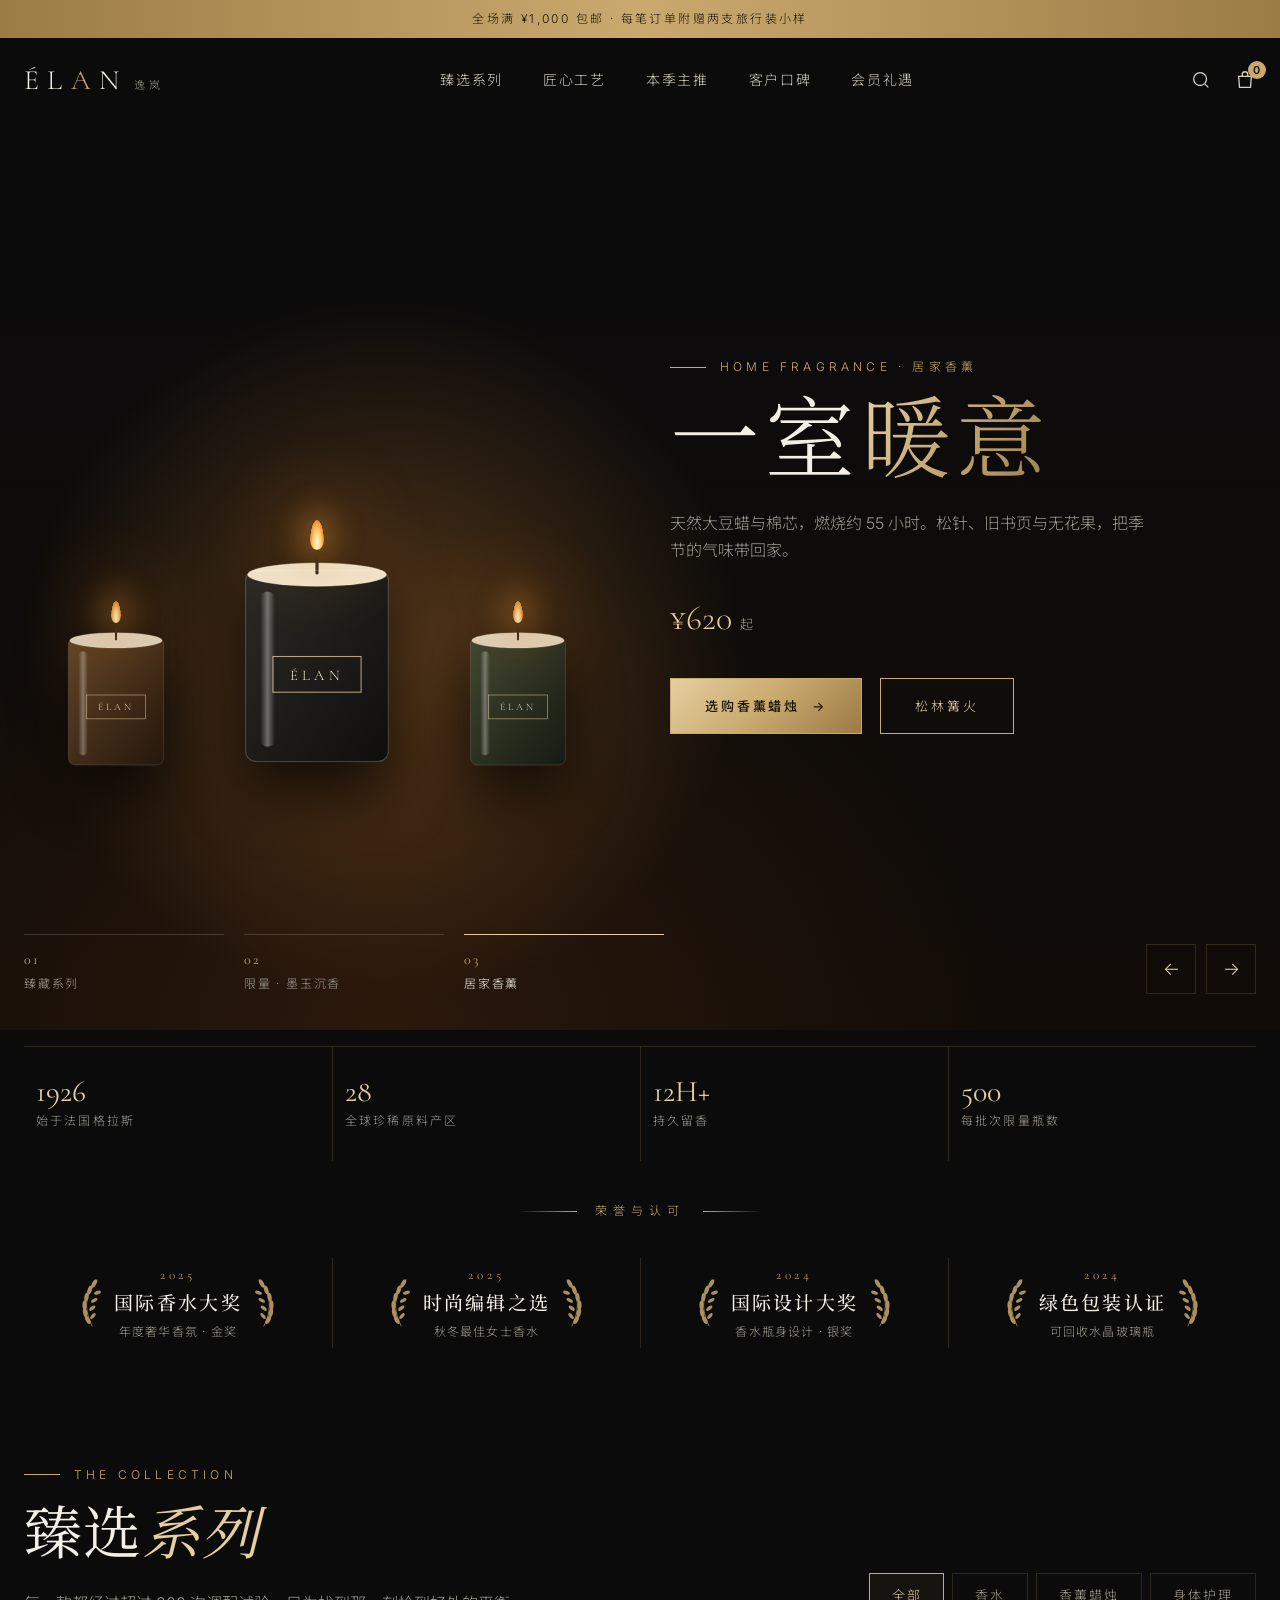
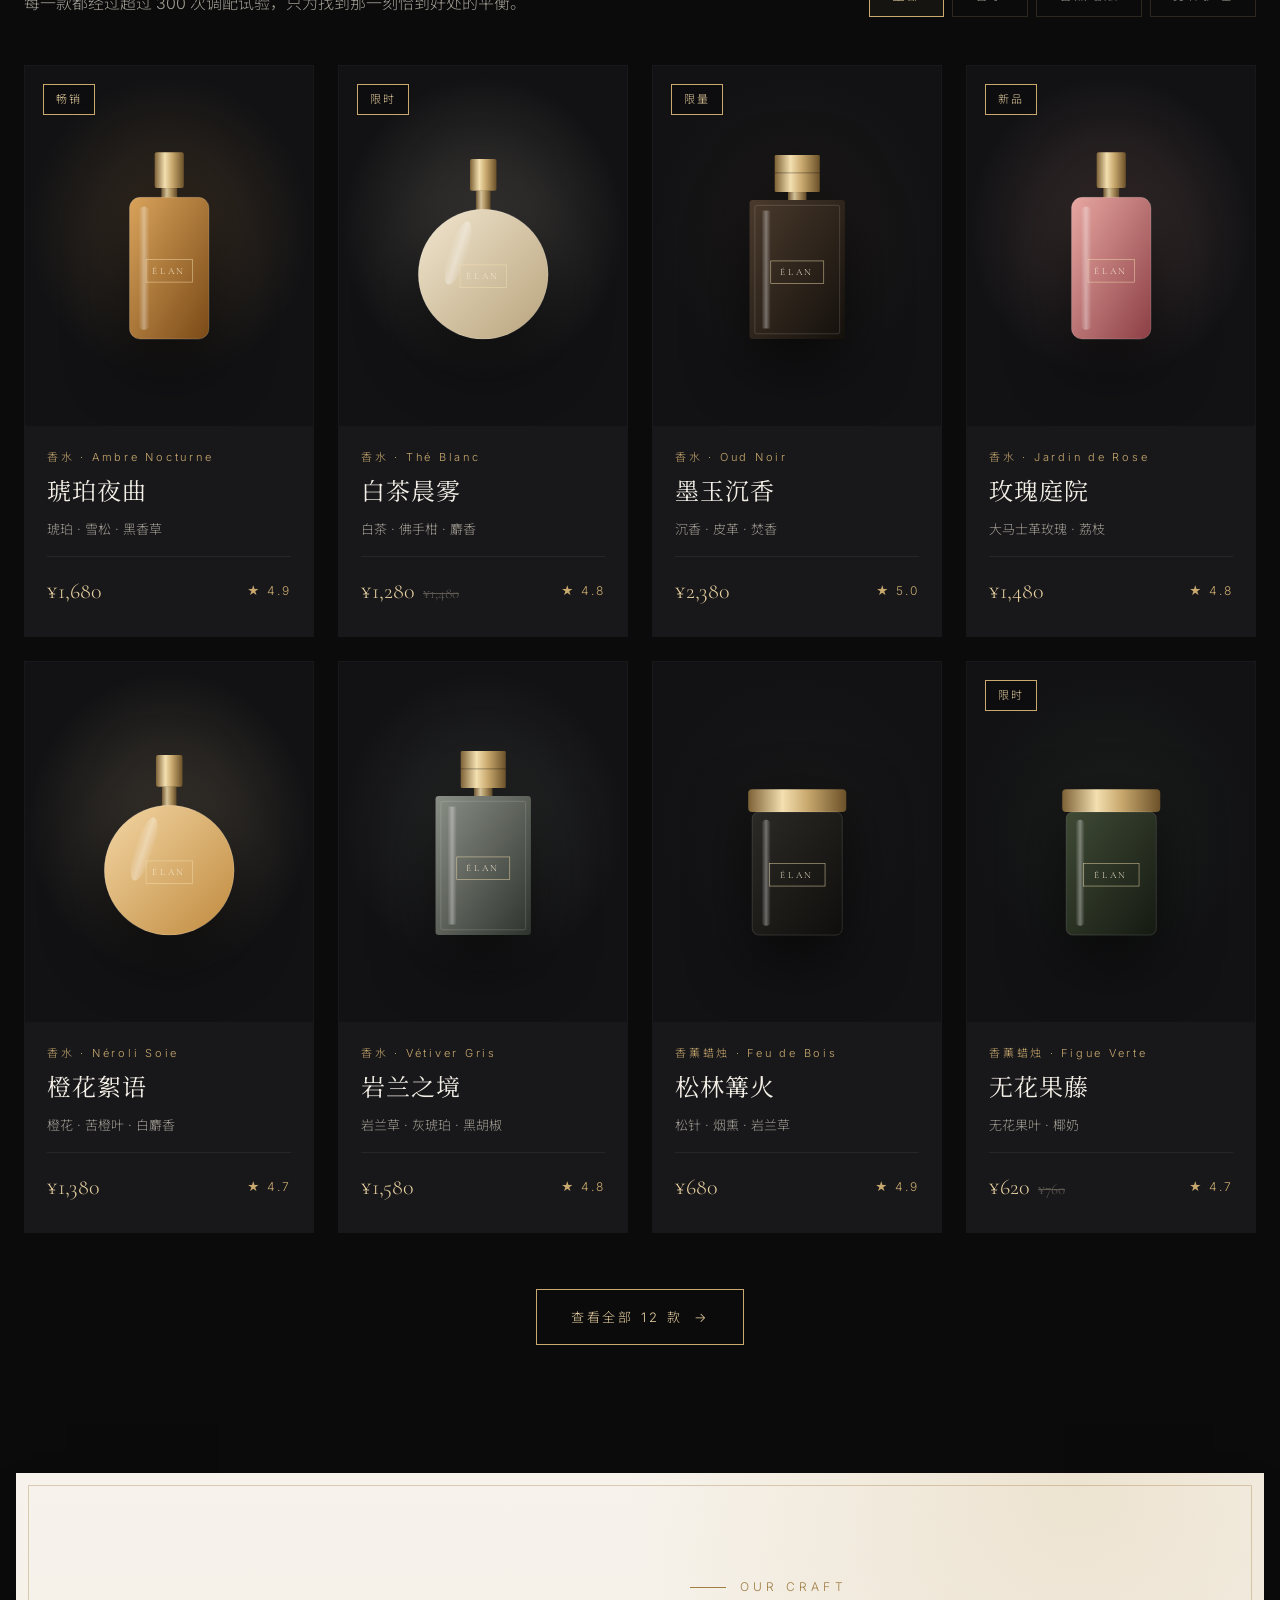
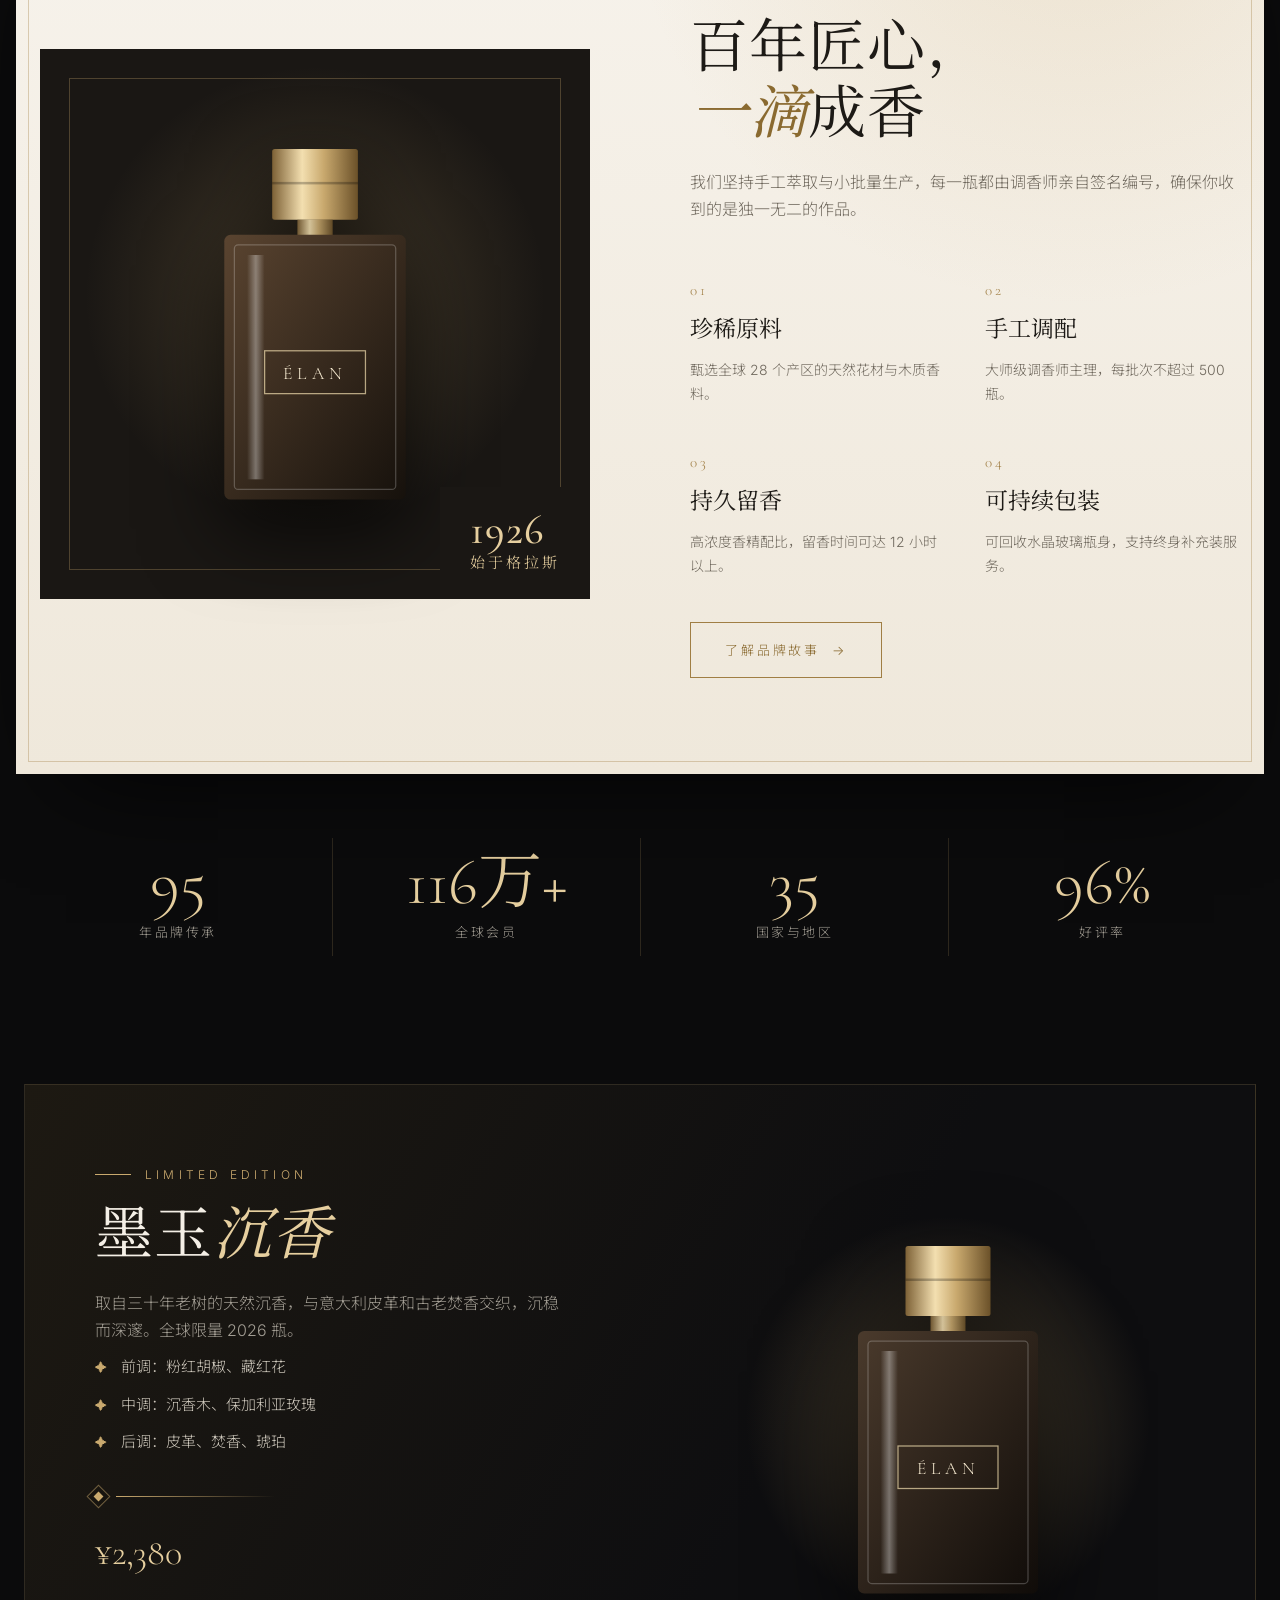
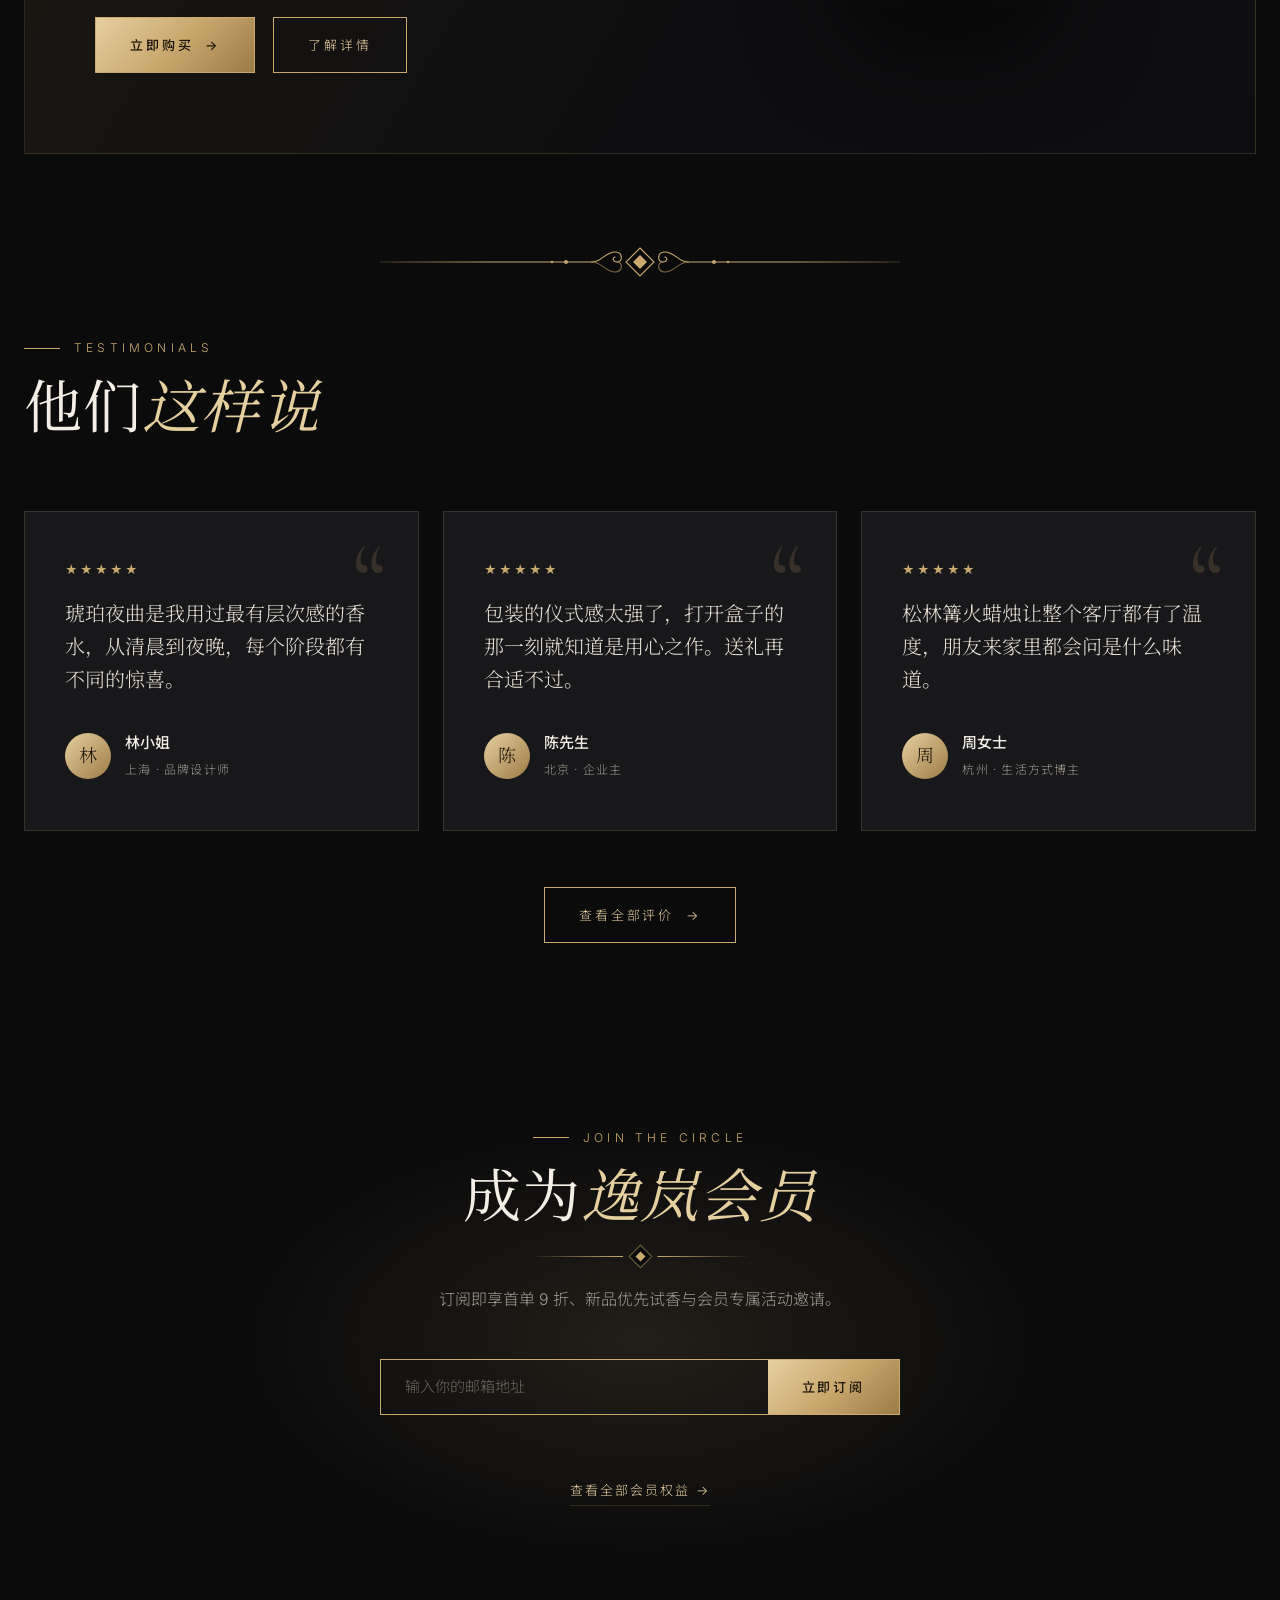
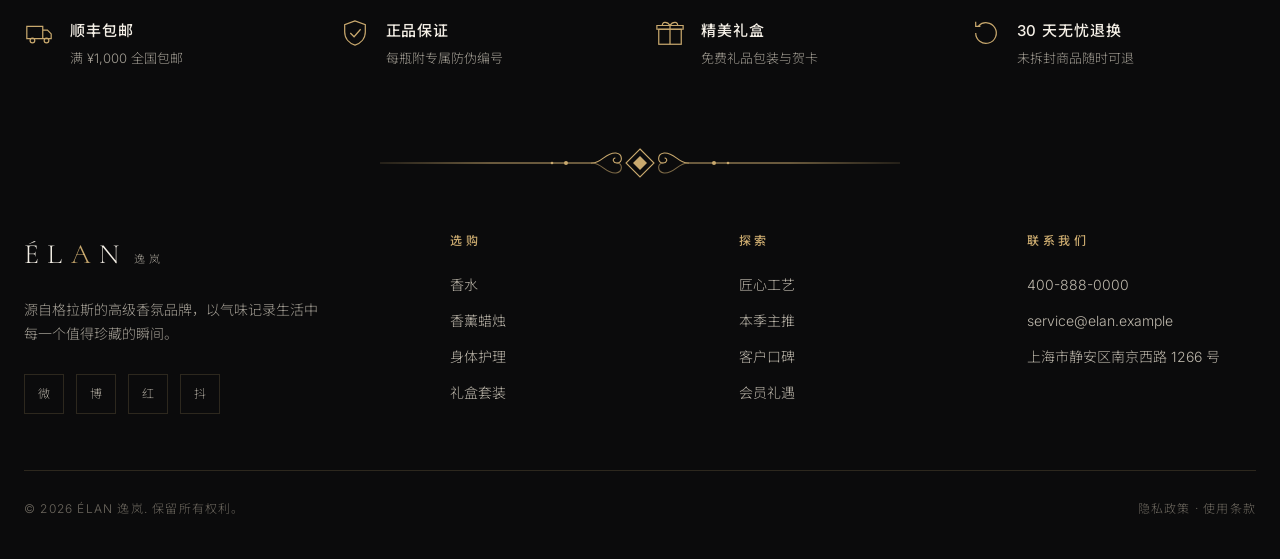
==== commit 3a348c1c: "Add home hero carousel and ivory light panels - Three-slide hero carousel (collection, limited editi" ====
--- a/index.html
+++ b/index.html
@@ -16,25 +16,79 @@
 
   <main>
     <!-- ============ Hero ============ -->
-    <section class="hero">
-      <div class="hero-word" aria-hidden="true">ÉLAN</div>
-      <div class="container hero-inner">
-        <span class="eyebrow eyebrow-center rise">2026 秋冬 · 臻藏系列</span>
-        <div class="hero-stage rise r1">
-          <div class="stage-item s-far" data-bottle="jar,#3f4a35,#151a12"></div>
-          <div class="stage-item s-mid" data-bottle="round,#f1e6cf,#b8a37c"></div>
-          <div class="stage-item s-hero" data-bottle="tall,#e2b06a,#6e4114"></div>
-          <div class="stage-item s-mid" data-bottle="square,#4a3a2c,#14100c"></div>
-          <div class="stage-item s-far" data-bottle="tall,#e7a7a1,#8c3f45"></div>
-          <div class="stage-floor"></div>
-        </div>
-        <h1 class="rise r2">气韵天成<span class="dot">·</span><em>一香倾城</em></h1>
-        <p class="rise r3">源自法国格拉斯的百年调香工艺，以珍稀原料与东方灵感，为你调制一缕专属的气质与记忆。</p>
-        <div class="hero-cta rise r4">
-          <a href="collection.html" class="btn btn-primary">探索全系列 <span class="arrow">→</span></a>
-          <a href="spotlight.html" class="btn btn-ghost">限量主推</a>
-        </div>
-      </div>
+    <section class="hero hero-slider" aria-roledescription="carousel" aria-label="本季精选">
+      <!-- 轮播：每张幻灯片的 .slide-bg 可以换成真实大图或视频，
+           例如 style="background-image:url(assets/hero-1.jpg)"，或在里面放 <video autoplay muted loop playsinline> -->
+      <div class="slides">
+
+        <article class="slide is-active" data-label="臻藏系列">
+          <div class="slide-bg bg-collection" aria-hidden="true"><div class="hero-word">ÉLAN</div></div>
+          <div class="container slide-inner center">
+            <span class="eyebrow eyebrow-center">2026 秋冬 · 臻藏系列</span>
+            <div class="hero-stage">
+              <div class="stage-item s-far" data-bottle="jar,#3f4a35,#151a12"></div>
+              <div class="stage-item s-mid" data-bottle="round,#f1e6cf,#b8a37c"></div>
+              <div class="stage-item s-hero" data-bottle="tall,#e2b06a,#6e4114"></div>
+              <div class="stage-item s-mid" data-bottle="square,#4a3a2c,#14100c"></div>
+              <div class="stage-item s-far" data-bottle="tall,#e7a7a1,#8c3f45"></div>
+              <div class="stage-floor"></div>
+            </div>
+            <h1>气韵天成<span class="dot">·</span><em>一香倾城</em></h1>
+            <p>源自法国格拉斯的百年调香工艺，以珍稀原料与东方灵感，为你调制一缕专属的气质与记忆。</p>
+            <div class="hero-cta">
+              <a href="collection.html" class="btn btn-primary">探索全系列 <span class="arrow">→</span></a>
+              <a href="craft.html" class="btn btn-ghost">品牌故事</a>
+            </div>
+          </div>
+        </article>
+
+        <article class="slide" data-label="限量 · 墨玉沉香">
+          <div class="slide-bg bg-oud" aria-hidden="true"><i class="smoke s1"></i><i class="smoke s2"></i><i class="smoke s3"></i></div>
+          <div class="container slide-inner split-slide">
+            <div class="slide-copy">
+              <span class="eyebrow">Limited Edition · 全球限量 2,026 瓶</span>
+              <h2 class="slide-title">墨玉<em>沉香</em></h2>
+              <p>三十年老树天然沉香，交织意大利皮革与古老焚香。每一瓶都由调香师亲笔签名编号。</p>
+              <div class="slide-price">¥2,380 <small>/ 100ml</small></div>
+              <div class="hero-cta">
+                <a href="spotlight.html" class="btn btn-primary">立即预约 <span class="arrow">→</span></a>
+                <button class="btn btn-ghost" data-add="oud">加入购物袋</button>
+              </div>
+            </div>
+            <div class="slide-visual"><div class="slide-bottle" data-bottle="square,#4a3a2c,#100c09"></div></div>
+          </div>
+        </article>
+
+        <article class="slide" data-label="居家香薰">
+          <div class="slide-bg bg-candle" aria-hidden="true"></div>
+          <div class="container slide-inner split-slide reverse">
+            <div class="slide-copy">
+              <span class="eyebrow">Home Fragrance · 居家香薰</span>
+              <h2 class="slide-title">一室<em>暖意</em></h2>
+              <p>天然大豆蜡与棉芯，燃烧约 55 小时。松针、旧书页与无花果，把季节的气味带回家。</p>
+              <div class="slide-price">¥620 <small>起</small></div>
+              <div class="hero-cta">
+                <a href="collection.html?cat=home" class="btn btn-primary">选购香薰蜡烛 <span class="arrow">→</span></a>
+                <a href="product.html?id=bois" class="btn btn-ghost">松林篝火</a>
+              </div>
+            </div>
+            <div class="slide-visual candles">
+              <div class="candle c-side"><span class="flame"></span><div data-bottle="candle,#6b4a2a,#24170c"></div></div>
+              <div class="candle c-main"><span class="flame"></span><div data-bottle="candle,#2c2a26,#0f0e0c"></div></div>
+              <div class="candle c-side"><span class="flame"></span><div data-bottle="candle,#3f4a35,#151a12"></div></div>
+            </div>
+          </div>
+        </article>
+      </div>
+
+      <div class="container slider-ui">
+        <div class="slider-tabs" role="tablist"></div>
+        <div class="slider-arrows">
+          <button class="arrow-btn" data-dir="-1" aria-label="上一张">←</button>
+          <button class="arrow-btn" data-dir="1" aria-label="下一张">→</button>
+        </div>
+      </div>
+
       <div class="container hero-bar rise r4">
         <div><strong>1926</strong><span>始于法国格拉斯</span></div>
         <div><strong>28</strong><span>全球珍稀原料产区</span></div>
@@ -78,7 +132,7 @@
     </section>
 
     <!-- ============ 工艺 ============ -->
-    <section class="craft" id="craft">
+    <section class="craft light" id="craft">
       <div class="container craft-grid">
         <div class="craft-visual reveal">
           <div data-bottle="square,#5a4430,#16110c"></div>
--- a/assets/styles.css
+++ b/assets/styles.css
@@ -186,7 +186,7 @@
 @keyframes float { 50% { transform: translateY(-14px); } }
 
 /* ---------- 分割线 ---------- */
-.divider-ornate { display: flex; justify-content: center; color: var(--gold); margin-bottom: 90px; }
+.divider-ornate { display: flex; justify-content: center; color: var(--gold); margin-bottom: 48px; }
 .divider-ornate svg {
   width: min(600px, 100%); height: 40px;
   -webkit-mask-image: linear-gradient(90deg, transparent, #000 25%, #000 75%, transparent);
@@ -199,7 +199,7 @@
 .divider-gem.left { margin: 8px 0 22px; width: 180px; }
 .divider-gem.left::before { display: none; }
 .divider-gem.left span { box-shadow: 0 0 0 4px #17140f, 0 0 0 5px rgba(201, 169, 110, 0.5); }
-.footer .divider-ornate { margin-bottom: 70px; }
+.footer .divider-ornate { margin-bottom: 48px; }
 
 /* ---------- 荣誉奖项条 ---------- */
 .honors {
@@ -226,8 +226,8 @@
 .honors-grid span { display: block; font-size: 12px; letter-spacing: 0.1em; color: var(--muted); }
 
 /* ---------- 通用 section ---------- */
-section { padding: 120px 0; scroll-margin-top: 100px; }
-.section-head { display: flex; justify-content: space-between; align-items: flex-end; gap: 40px; margin-bottom: 70px; flex-wrap: wrap; }
+section { padding: 88px 0; scroll-margin-top: 100px; }
+.section-head { display: flex; justify-content: space-between; align-items: flex-end; gap: 40px; margin-bottom: 48px; flex-wrap: wrap; }
 
 /* ---------- 产品 ---------- */
 .filters { display: flex; gap: 8px; flex-wrap: wrap; }
@@ -287,7 +287,7 @@
 .feature p { font-size: 14px; color: var(--muted); }
 
 /* ---------- 数据 ---------- */
-.stats { padding: 40px 0 60px; }
+.stats { padding: 24px 0 40px; }
 .stats-grid { display: grid; grid-template-columns: repeat(4, 1fr); text-align: center; }
 .stat { padding: 10px 20px; }
 .stat + .stat { border-left: 1px solid var(--line); }
@@ -325,7 +325,7 @@
 .quote footer span { font-size: 12px; color: var(--muted); letter-spacing: 0.1em; }
 
 /* ---------- CTA ---------- */
-.cta { position: relative; text-align: center; padding: 120px 0 140px; overflow: hidden; }
+.cta { position: relative; text-align: center; padding: 88px 0; overflow: hidden; }
 .cta::before { content: ""; position: absolute; inset: 0; background: radial-gradient(45% 55% at 50% 55%, rgba(201, 169, 110, 0.12), transparent 70%); }
 .cta .container { position: relative; }
 .cta .section-lead { margin: 0 auto 46px; }
@@ -339,7 +339,7 @@
 .form-note { margin-top: 18px; font-size: 13px; color: var(--gold-light); min-height: 20px; }
 
 /* ---------- 服务保障 ---------- */
-.perks { padding: 40px 0 70px; }
+.perks { padding: 24px 0 48px; }
 .perks-grid { display: grid; grid-template-columns: repeat(4, 1fr); gap: 30px; }
 .perk { display: flex; gap: 16px; align-items: flex-start; }
 .perk svg { width: 30px; flex-shrink: 0; color: var(--gold); }
@@ -347,7 +347,7 @@
 .perk span { font-size: 13px; color: var(--muted); }
 
 /* ---------- Footer ---------- */
-.footer { padding: 90px 0 40px; }
+.footer { padding: 24px 0 40px; }
 .footer-grid { display: grid; grid-template-columns: 1.6fr repeat(3, 1fr); gap: 60px; }
 .footer p { color: var(--muted); font-size: 14px; margin-top: 20px; max-width: 300px; }
 .footer h5 { font-size: 12px; letter-spacing: 0.3em; color: var(--gold); font-weight: 500; margin-bottom: 22px; }
@@ -356,7 +356,7 @@
 .socials { display: flex; gap: 12px; margin-top: 28px; }
 .socials a { width: 40px; height: 40px; border: 1px solid var(--line); display: grid; place-items: center; font-size: 12px; color: var(--muted); transition: all 0.3s; }
 .socials a:hover { border-color: var(--gold); color: var(--gold-light); }
-.footer-bottom { margin-top: 80px; padding-top: 28px; border-top: 1px solid var(--line); display: flex; justify-content: space-between; font-size: 12px; color: #6d685f; letter-spacing: 0.1em; flex-wrap: wrap; gap: 12px; }
+.footer-bottom { margin-top: 56px; padding-top: 28px; border-top: 1px solid var(--line); display: flex; justify-content: space-between; font-size: 12px; color: #6d685f; letter-spacing: 0.1em; flex-wrap: wrap; gap: 12px; }
 
 /* ---------- Toast ---------- */
 .toast {
@@ -367,7 +367,8 @@
 .toast.show { opacity: 1; transform: translate(-50%, 0); }
 
 /* ---------- 滚动渐显 ---------- */
-.reveal { opacity: 0; transform: translateY(40px); transition: opacity 1s var(--ease), transform 1s var(--ease); }
+.reveal { transition: opacity 1s var(--ease), transform 1s var(--ease); }
+.can-reveal .reveal:not(.in) { opacity: 0; transform: translateY(40px); }
 .reveal.in { opacity: 1; transform: none; }
 .reveal.d1 { transition-delay: 0.1s; }
 .reveal.d2 { transition-delay: 0.2s; }
@@ -387,7 +388,7 @@
 }
 
 @media (max-width: 860px) {
-  section { padding: 100px 0; }
+  section { padding: 64px 0; }
   .nav-links {
     position: fixed; inset: 84px 0 auto 0; flex-direction: column; gap: 0;
     background: rgba(11, 11, 12, 0.97); backdrop-filter: blur(14px);
@@ -458,7 +459,7 @@
 .page-hero .section-title { margin: 14px 0 10px; }
 .page-hero .section-lead { margin: 0 auto; }
 .page-hero .divider-gem { margin-top: 30px; }
-section.tight { padding: 50px 0 110px; }
+section.tight { padding: 40px 0 72px; }
 
 .toolbar { display: flex; justify-content: space-between; align-items: center; gap: 20px; flex-wrap: wrap; margin-bottom: 40px; padding-bottom: 24px; border-bottom: 1px solid var(--line); }
 .toolbar .count { font-size: 13px; color: var(--muted); letter-spacing: 0.1em; }
@@ -516,19 +517,19 @@
 .split { display: grid; grid-template-columns: 1fr 1fr; gap: 90px; align-items: center; }
 .split p + p { margin-top: 16px; }
 .split .prose { color: #cfc9bd; }
-.timeline { position: relative; display: grid; grid-template-columns: repeat(5, 1fr); gap: 24px; margin-top: 60px; }
+.timeline { position: relative; display: grid; grid-template-columns: repeat(5, 1fr); gap: 24px; margin-top: 44px; }
 .timeline::before { content: ""; position: absolute; left: 0; right: 0; top: 7px; height: 1px; background: linear-gradient(90deg, transparent, var(--gold), transparent); }
 .timeline li { list-style: none; position: relative; padding-top: 36px; }
 .timeline li::before { content: ""; position: absolute; top: 3px; left: 0; width: 9px; height: 9px; background: var(--gold); transform: rotate(45deg); box-shadow: 0 0 0 4px var(--bg); }
 .timeline b { display: block; font-family: var(--serif); font-weight: 400; font-size: 34px; color: var(--gold-light); line-height: 1; }
 .timeline strong { display: block; font-weight: 500; margin: 12px 0 6px; }
 .timeline span { font-size: 13px; color: var(--muted); }
-.steps { counter-reset: s; display: grid; grid-template-columns: repeat(5, 1fr); gap: 1px; background: var(--line); border: 1px solid var(--line); margin-top: 60px; }
+.steps { counter-reset: s; display: grid; grid-template-columns: repeat(5, 1fr); gap: 1px; background: var(--line); border: 1px solid var(--line); margin-top: 44px; }
 .steps li { list-style: none; counter-increment: s; background: var(--bg); padding: 40px 28px; }
 .steps li::before { content: "STEP " counter(s, decimal-leading-zero); font-size: 11px; letter-spacing: 0.3em; color: var(--gold); }
 .steps h4 { font-family: var(--serif); font-weight: 400; font-size: 24px; margin: 14px 0 10px; }
 .steps p { font-size: 13px; color: var(--muted); }
-.origins { display: grid; grid-template-columns: repeat(3, 1fr); gap: 24px; margin-top: 60px; }
+.origins { display: grid; grid-template-columns: repeat(3, 1fr); gap: 24px; margin-top: 44px; }
 .origin { padding: 34px 30px; border: 1px solid var(--line); display: flex; justify-content: space-between; gap: 20px; align-items: flex-end; transition: border-color 0.4s; }
 .origin:hover { border-color: rgba(201, 169, 110, 0.45); }
 .origin h4 { font-family: var(--serif); font-weight: 400; font-size: 24px; }
@@ -676,3 +677,129 @@
 }
 .btn { white-space: nowrap; }
 .search-box input::-webkit-search-cancel-button { display: none; }
+
+/* =========================================================
+   首页大图轮播
+   ========================================================= */
+.hero-slider { padding: 0; text-align: left; }
+.hero-slider::before { display: none; }
+.slides { display: grid; }
+.slide {
+  grid-area: 1 / 1; position: relative; overflow: hidden; min-height: 700px;
+  display: flex; align-items: center; padding: 50px 0 120px;
+  opacity: 0; visibility: hidden; transition: opacity 1.2s var(--ease), visibility 0s linear 1.2s;
+}
+.slide.is-active { opacity: 1; visibility: visible; transition: opacity 1.2s var(--ease), visibility 0s; z-index: 1; }
+.slide-bg { position: absolute; inset: 0; background-size: cover; background-position: center; transform: scale(1.08); transition: transform 7s linear; }
+.slide.is-active .slide-bg { transform: scale(1); }
+.bg-collection { background: radial-gradient(50% 55% at 50% 40%, rgba(201, 169, 110, 0.26), transparent 70%); }
+.bg-collection .hero-word { top: 30px; }
+.bg-oud { background: radial-gradient(45% 65% at 72% 52%, rgba(150, 95, 40, 0.38), transparent 70%), linear-gradient(115deg, #0b0b0c 30%, #1b140d 70%, #0b0b0c); }
+.bg-candle { background: radial-gradient(40% 55% at 30% 58%, rgba(235, 150, 60, 0.3), transparent 70%), radial-gradient(70% 80% at 30% 100%, rgba(120, 60, 20, 0.25), transparent 70%), linear-gradient(180deg, #0b0b0c, #110c08); }
+.smoke { position: absolute; width: 340px; height: 520px; border-radius: 50%; background: radial-gradient(closest-side, rgba(230, 210, 180, 0.08), transparent); filter: blur(20px); animation: smoke 14s ease-in-out infinite; }
+.smoke.s1 { right: 18%; bottom: -20%; }
+.smoke.s2 { right: 28%; bottom: -30%; animation-delay: -5s; width: 260px; }
+.smoke.s3 { right: 10%; bottom: -25%; animation-delay: -9s; width: 300px; }
+@keyframes smoke { 0% { transform: translateY(0) scaleX(1); opacity: 0; } 30% { opacity: 1; } 100% { transform: translateY(-60%) scaleX(1.6); opacity: 0; } }
+
+.slide-inner { position: relative; z-index: 1; width: min(var(--max), 100% - 48px); }
+.slide-inner.center { display: flex; flex-direction: column; align-items: center; text-align: center; }
+.slide-inner.center .hero-stage { margin: 24px 0 4px; }
+.split-slide { display: grid; grid-template-columns: 1fr 1fr; gap: 60px; align-items: center; }
+.split-slide.reverse .slide-copy { order: 2; }
+.slide-copy p, .slide-inner.center p { color: var(--muted); font-size: 16px; max-width: 480px; margin-bottom: 34px; }
+.slide-inner.center p { margin-inline: auto; }
+.split-slide .slide-copy p { margin: 0 0 34px; }
+.slide-title { font-family: var(--serif); font-weight: 300; font-size: clamp(48px, 7vw, 100px); line-height: 1.05; letter-spacing: 0.06em; margin: 18px 0 20px; }
+.slide-title em { font-style: normal; background: linear-gradient(120deg, var(--gold-light), var(--gold-deep)); -webkit-background-clip: text; background-clip: text; color: transparent; }
+.slide-price { font-family: var(--serif); font-size: 34px; color: var(--gold-light); margin: -8px 0 30px; }
+.slide-price small { font-family: var(--sans); font-size: 13px; color: var(--muted); }
+.split-slide .hero-cta { justify-content: flex-start; }
+.slide-visual { position: relative; display: grid; place-items: center; min-height: 460px; }
+.slide-bottle { width: 250px; filter: drop-shadow(0 40px 50px rgba(0, 0, 0, 0.8)); animation: float 7s ease-in-out infinite; }
+.candles { display: flex; align-items: flex-end; justify-content: center; gap: 26px; }
+.candle { position: relative; filter: drop-shadow(0 30px 30px rgba(0, 0, 0, 0.7)); }
+.candle.c-main { width: 210px; }
+.candle.c-side { width: 140px; opacity: 0.9; }
+.flame {
+  position: absolute; left: 50%; top: calc(31% - 34px); width: 14px; height: 30px; margin-left: -7px; z-index: 2;
+  background: radial-gradient(ellipse at 50% 75%, #fff8e0 0%, #ffd27a 35%, #f08a2a 70%, transparent 72%);
+  border-radius: 50% 50% 50% 50% / 65% 65% 35% 35%; transform-origin: 50% 90%;
+  box-shadow: 0 0 30px 10px rgba(255, 170, 70, 0.35), 0 0 80px 30px rgba(255, 140, 40, 0.15);
+  animation: flicker 2.4s ease-in-out infinite;
+}
+.c-side .flame { top: calc(31% - 26px); width: 10px; height: 22px; margin-left: -5px; animation-delay: -0.8s; }
+@keyframes flicker { 0%, 100% { transform: scale(1) rotate(-1deg); } 25% { transform: scale(1.06, 0.94) rotate(2deg); } 50% { transform: scale(0.96, 1.05) rotate(-2deg); } 75% { transform: scale(1.03) rotate(1deg); } }
+
+.slider-ui { position: relative; z-index: 2; display: flex; align-items: flex-end; justify-content: space-between; gap: 30px; margin-top: -96px; padding-bottom: 32px; }
+.slider-tabs { display: grid; grid-template-columns: repeat(3, minmax(0, 200px)); gap: 20px; flex: 1; }
+.slider-tab { text-align: left; padding-top: 14px; font-size: 12px; letter-spacing: 0.15em; color: var(--muted); position: relative; transition: color 0.3s; }
+.slider-tab b { display: block; font-family: var(--serif); font-weight: 400; font-size: 14px; color: var(--gold); margin-bottom: 2px; }
+.slider-tab::before { content: ""; position: absolute; top: 0; left: 0; right: 0; height: 1px; background: rgba(255, 255, 255, 0.15); }
+.slider-tab i { position: absolute; top: 0; left: 0; height: 1px; width: 0; background: var(--gold-light); }
+.slider-tab.on { color: var(--ivory); }
+.slider-tab.on i { animation: progress var(--dur, 6s) linear forwards; }
+.hero-slider.paused .slider-tab.on i { animation-play-state: paused; }
+@keyframes progress { to { width: 100%; } }
+.slider-arrows { display: flex; gap: 10px; }
+.arrow-btn { width: 50px; height: 50px; border: 1px solid var(--line); color: var(--gold-light); font-size: 18px; transition: all 0.3s; }
+.arrow-btn:hover { border-color: var(--gold); background: rgba(201, 169, 110, 0.08); }
+.hero-slider + .hero-bar, .hero-slider .hero-bar { margin-top: 20px; }
+
+@media (max-width: 860px) {
+  .slide { min-height: 0; padding: 30px 0 120px; }
+  .split-slide { grid-template-columns: 1fr; gap: 10px; text-align: center; }
+  .split-slide .slide-copy, .split-slide.reverse .slide-copy { order: 2; }
+  .split-slide .slide-copy p { margin: 0 auto 30px; }
+  .split-slide .hero-cta { justify-content: center; }
+  .split-slide .eyebrow { justify-content: center; }
+  .slide-visual { min-height: 300px; }
+  .slide-bottle { width: 170px; }
+  .candle.c-main { width: 150px; }
+  .candle.c-side { width: 96px; }
+  .slider-tabs { grid-template-columns: repeat(3, 1fr); gap: 10px; }
+  .slider-arrows { display: none; }
+}
+@media (max-width: 560px) {
+  .slider-tab { font-size: 0; letter-spacing: 0; }
+  .slider-tab b { font-size: 12px; }
+  .candles { gap: 12px; }
+  .candle.c-side { width: 76px; }
+}
+
+/* =========================================================
+   象牙白浅色板块：在任意 section 上加 class="light"
+   ========================================================= */
+section.light {
+  --bg: #f4efe6; --bg-soft: #ece5d8; --bg-card: #fbf8f2;
+  --ivory: #1d1a16; --muted: #6f685d; --line: rgba(140, 108, 58, 0.28);
+  --gold: #a07e44; --gold-light: #8a6a30; --gold-deep: #6f5426;
+  position: relative; width: min(1400px, 100% - 32px); margin: 40px auto;
+  padding: 96px 0; color: var(--ivory);
+  background:
+    radial-gradient(60% 80% at 85% 0%, rgba(201, 169, 110, 0.22), transparent 60%),
+    linear-gradient(180deg, #f7f3ec, #efe8db);
+  box-shadow: 0 50px 100px -50px rgba(0, 0, 0, 0.9);
+}
+section.light::after { content: ""; position: absolute; inset: 12px; border: 1px solid rgba(160, 126, 68, 0.35); pointer-events: none; }
+section.light .btn-primary { color: #fbf6ec; background: linear-gradient(135deg, #2a241c, #14110d); border-color: #14110d; }
+section.light .btn-primary:hover { box-shadow: 0 12px 30px -10px rgba(0, 0, 0, 0.5); }
+section.light .craft-visual { background: radial-gradient(60% 60% at 50% 45%, rgba(201, 169, 110, 0.25), transparent 70%), #1a1714; border-color: #1a1714; }
+section.light .craft-visual::before { border-color: rgba(201, 169, 110, 0.3); }
+section.light .craft-visual .year { background: #1a1714; color: #e6cf9f; }
+section.light .feature p, section.light .section-lead { color: var(--muted); }
+section.light .steps li { background: #fbf8f2; }
+section.light .tier-card { background: #fbf8f2; }
+section.light .tier-card.featured { background: #1a1714; color: #f4efe6; border-color: #1a1714; --muted: #a39e94; }
+section.light .tier-card.featured h3 { color: #f4efe6; }
+section.light .tier-card.featured .req { color: #c9a96e; }
+section.light .tier-card.featured ul { color: #cfc9bd; }
+section.light .tier-card.featured li::before { color: #c9a96e; }
+section.light .tier-card .ribbon { background: #c9a96e; }
+section.light .compare th { color: var(--gold-deep); }
+section.light .compare td:first-child { color: var(--ivory); }
+section.light .eyebrow::before, section.light .eyebrow-center::after { background: var(--gold); }
+@media (max-width: 860px) { section.light { padding: 64px 0; margin: 24px auto; } }
+section.light .tier-card ul { color: #4a443b; }
+section.light .tier-card.featured ul { color: #cfc9bd; }
+section.light .split .prose, section.light .steps p { color: var(--muted); }
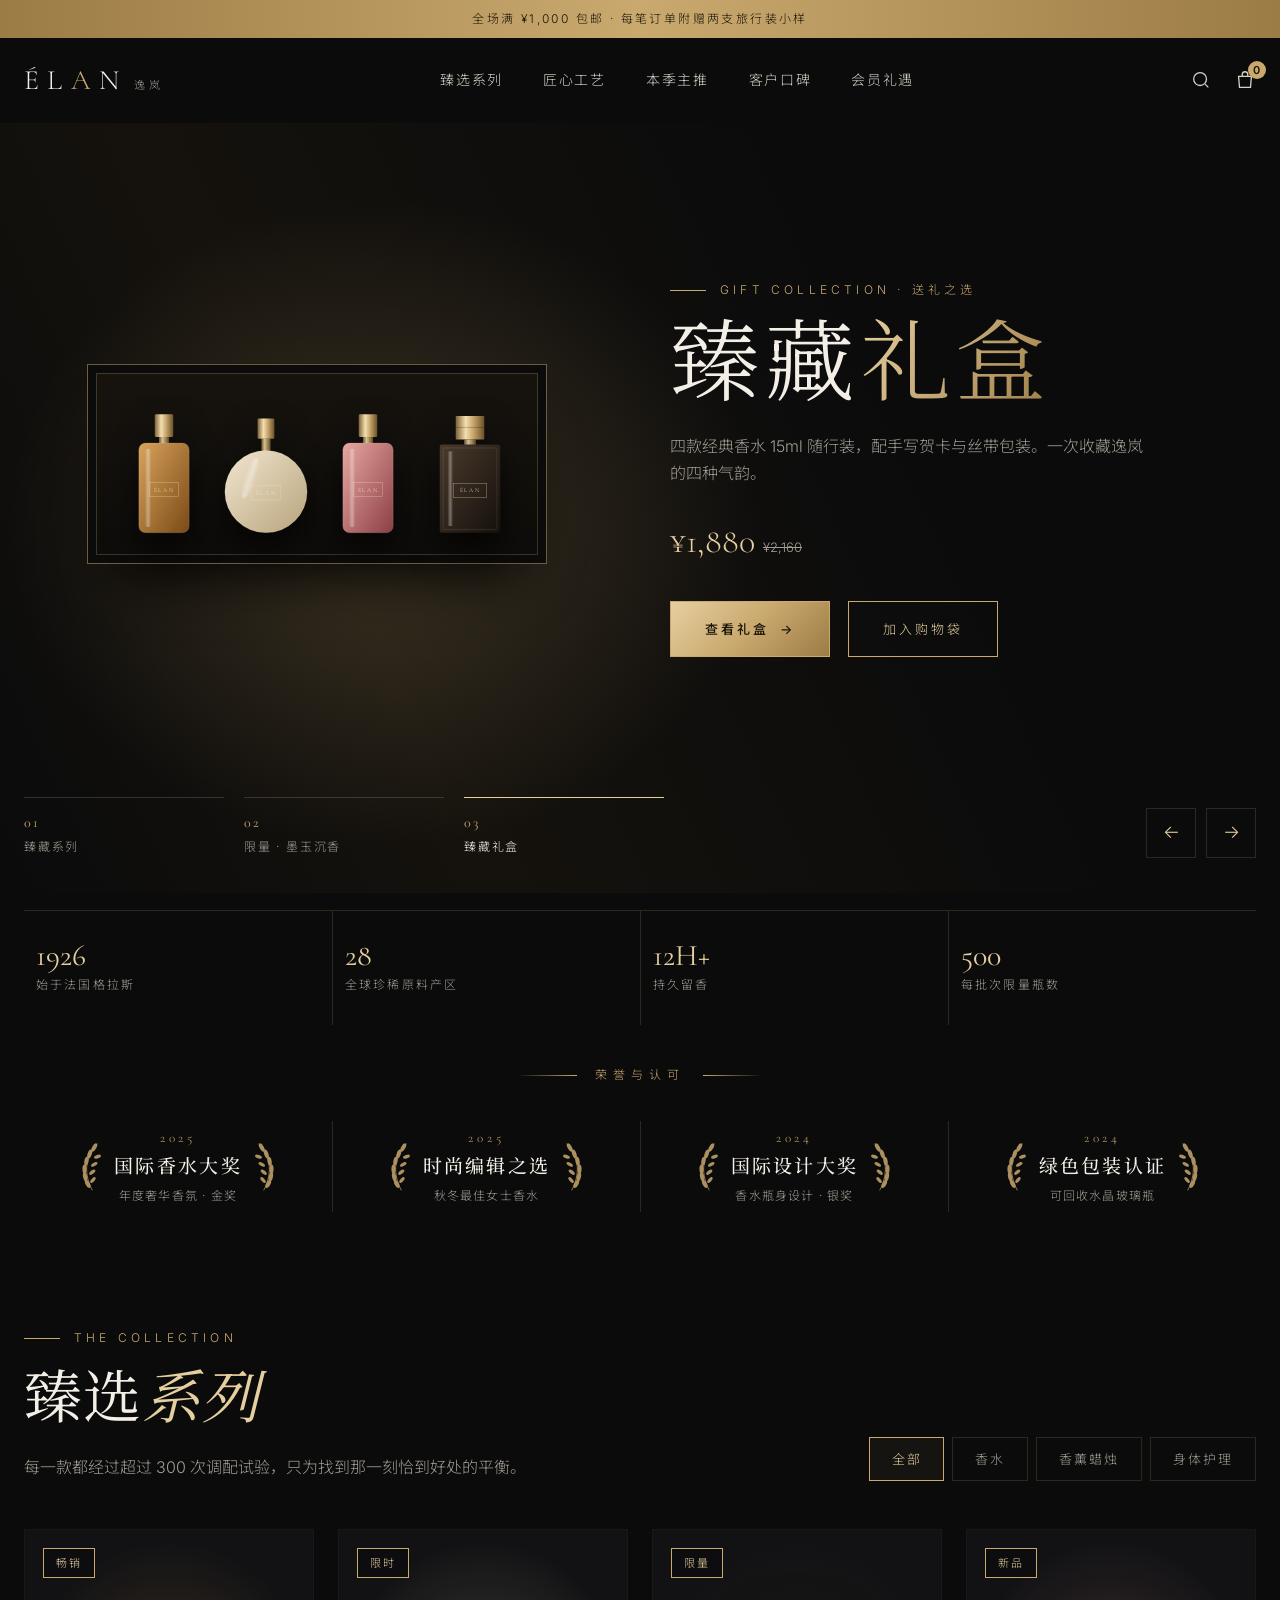
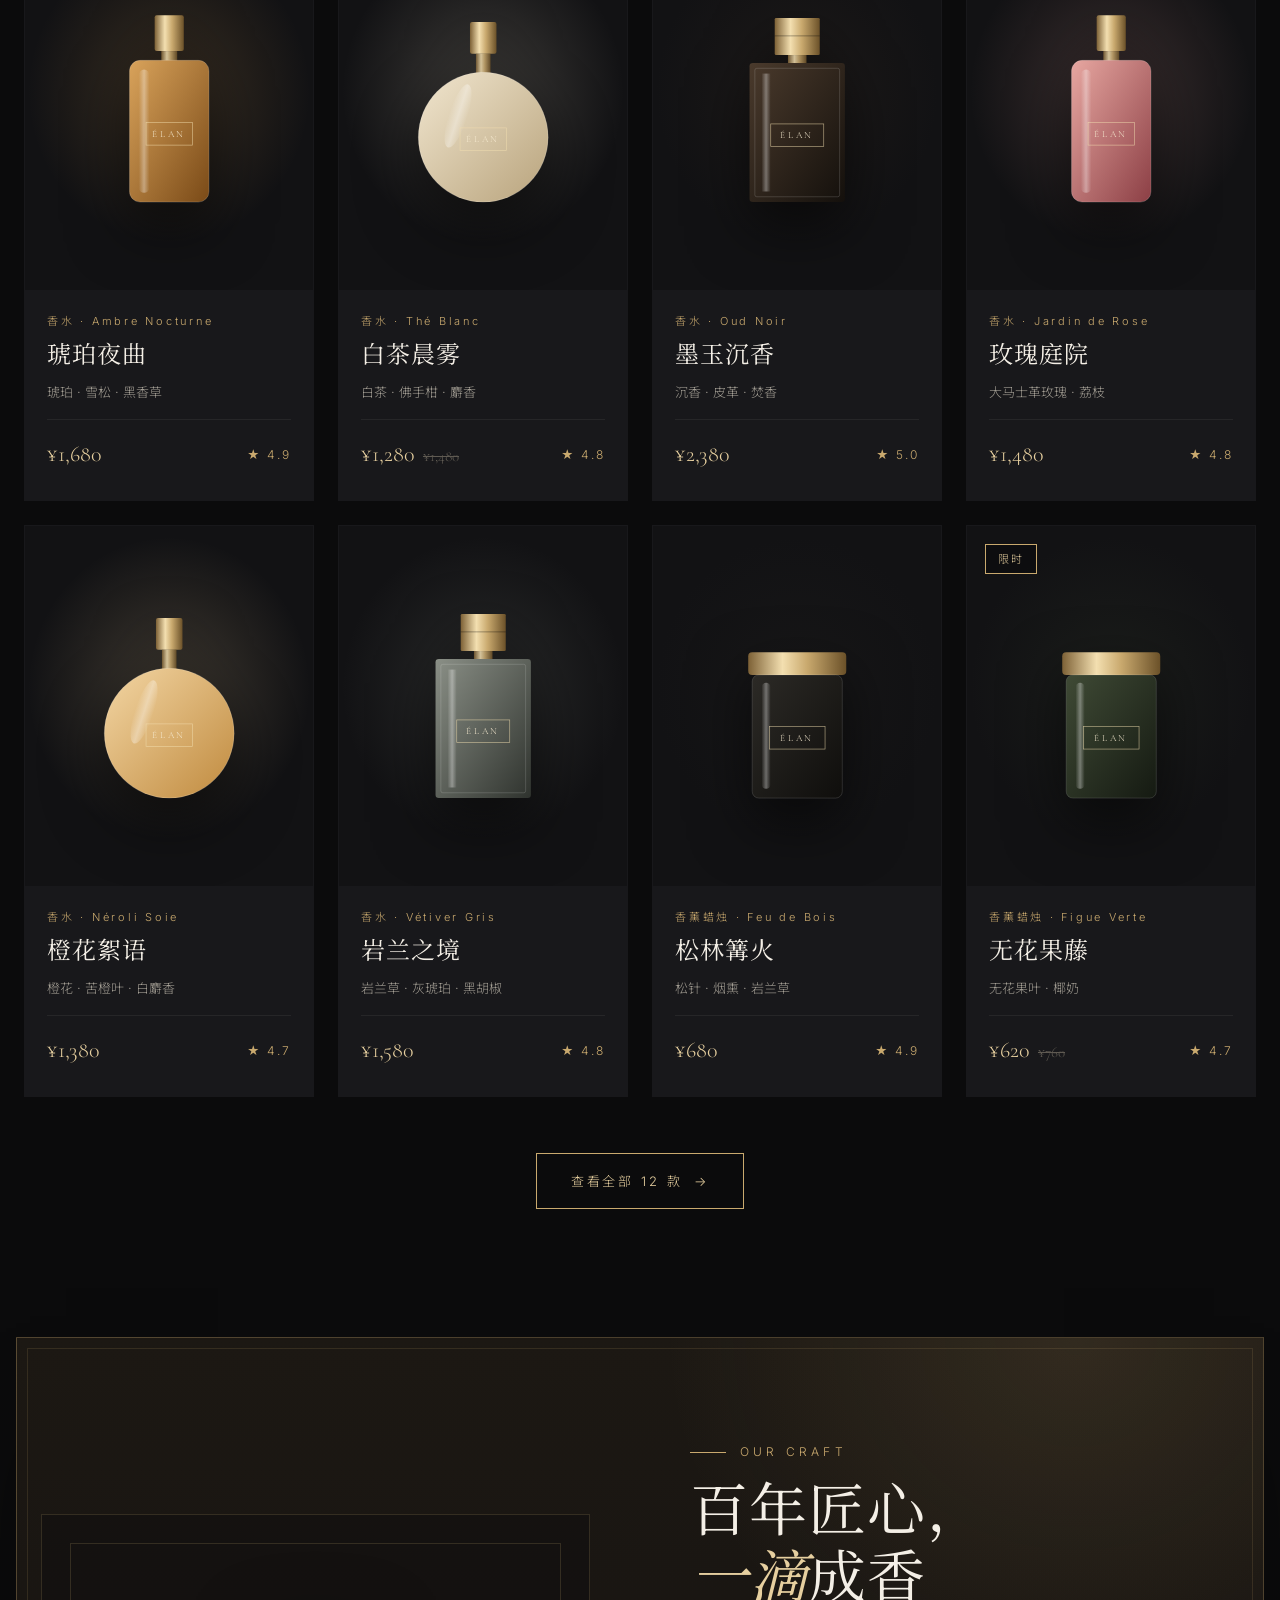
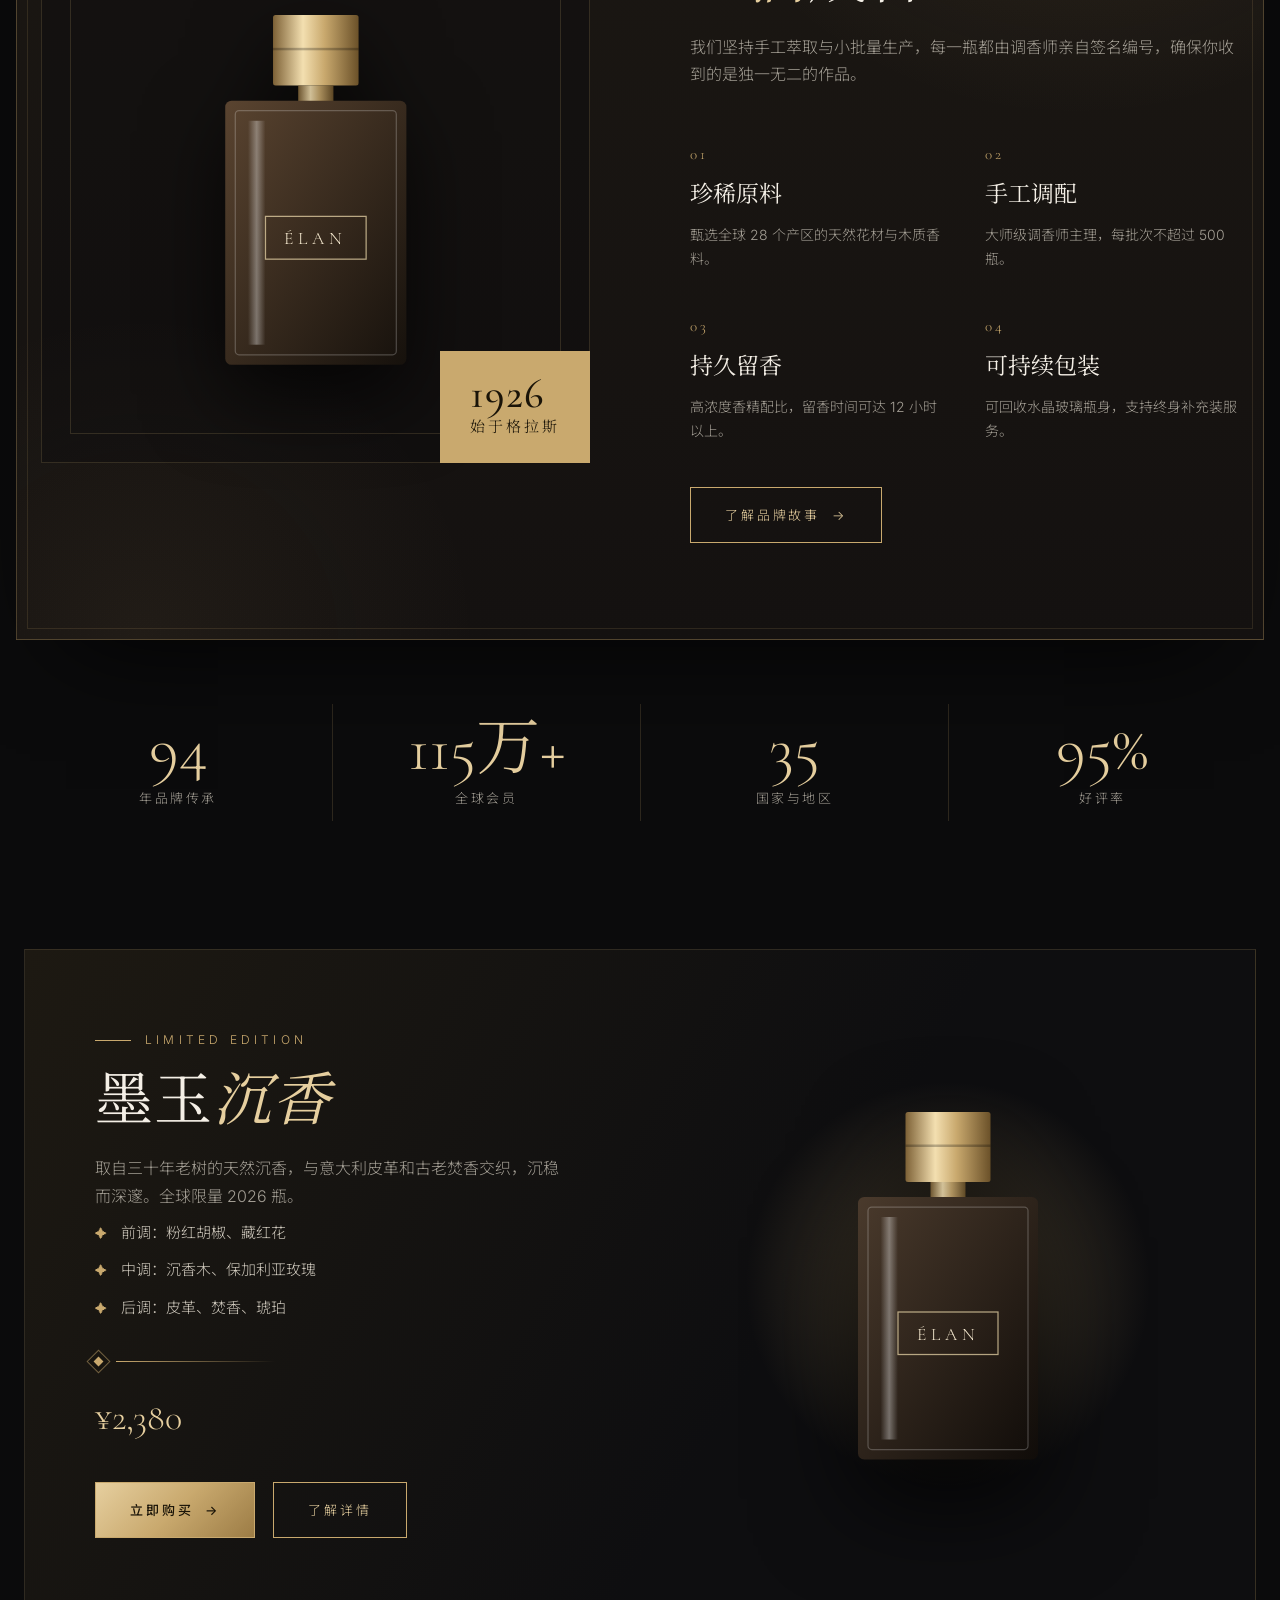
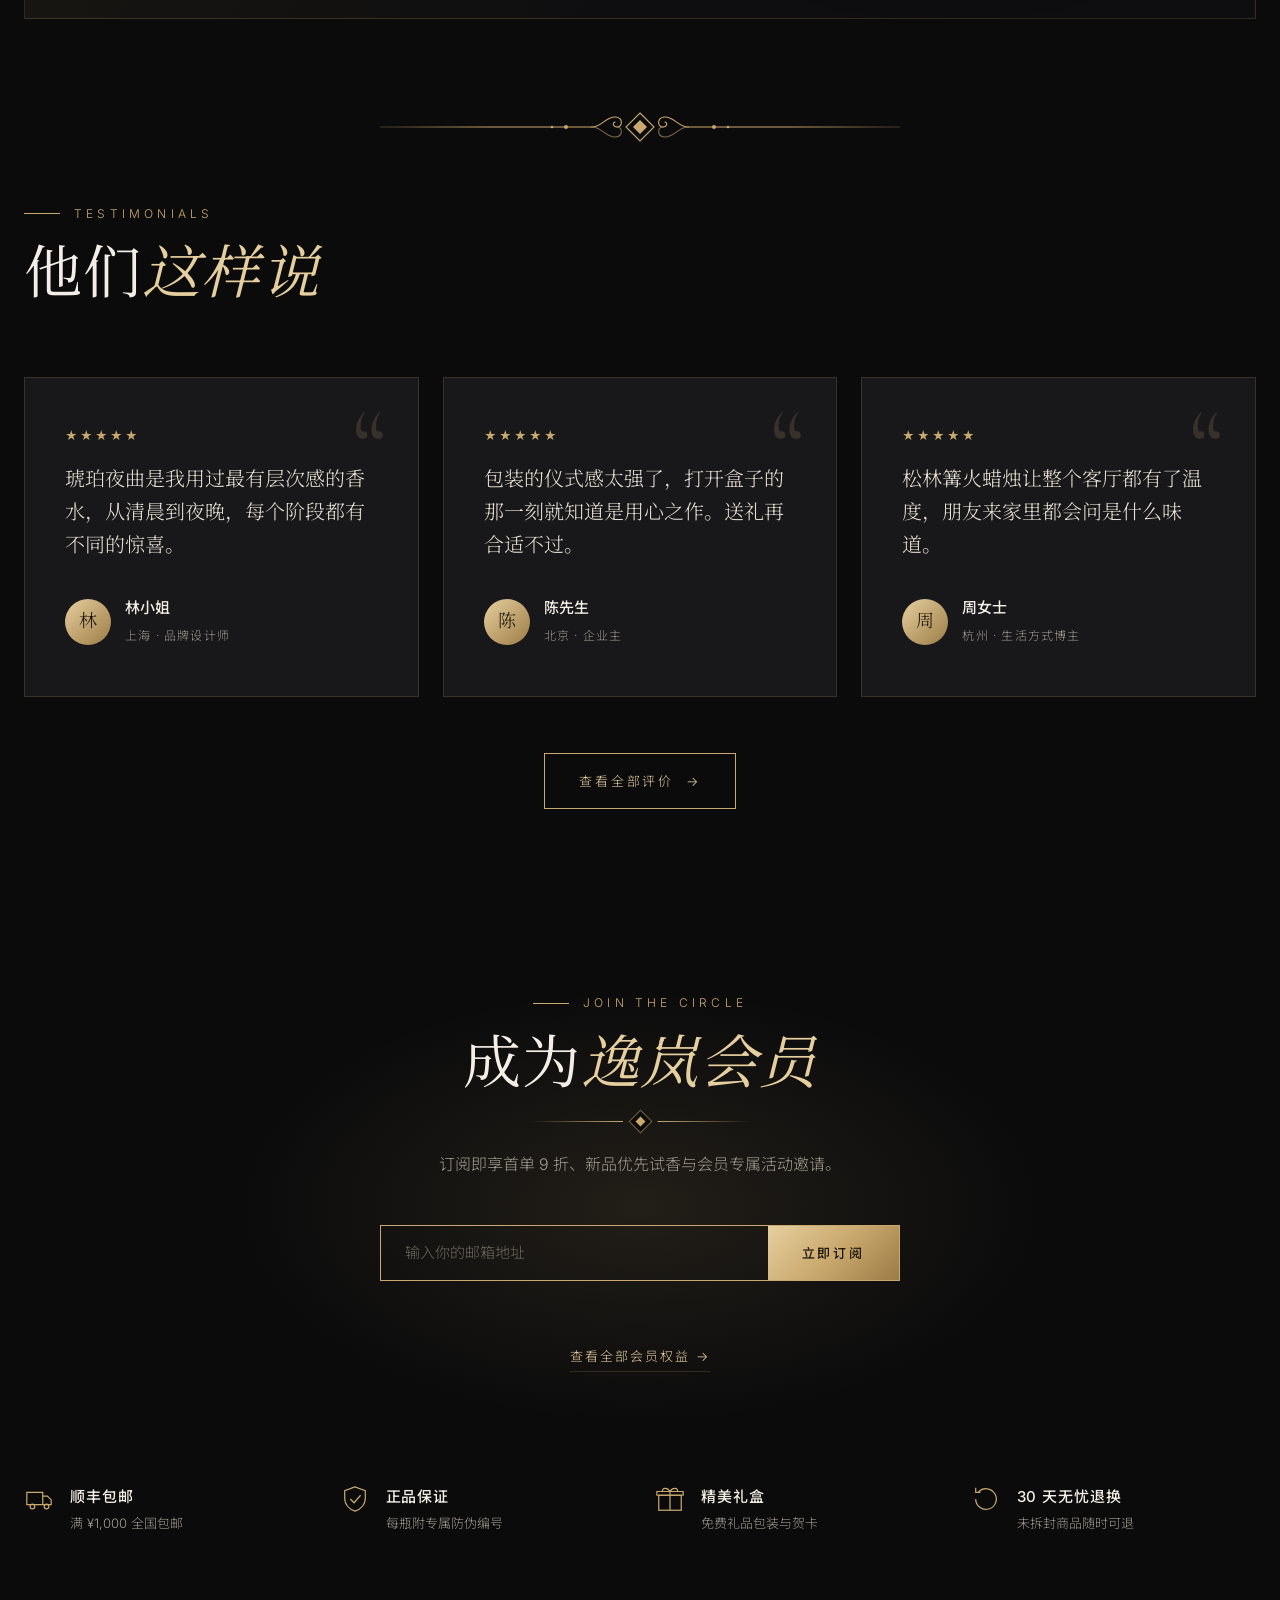
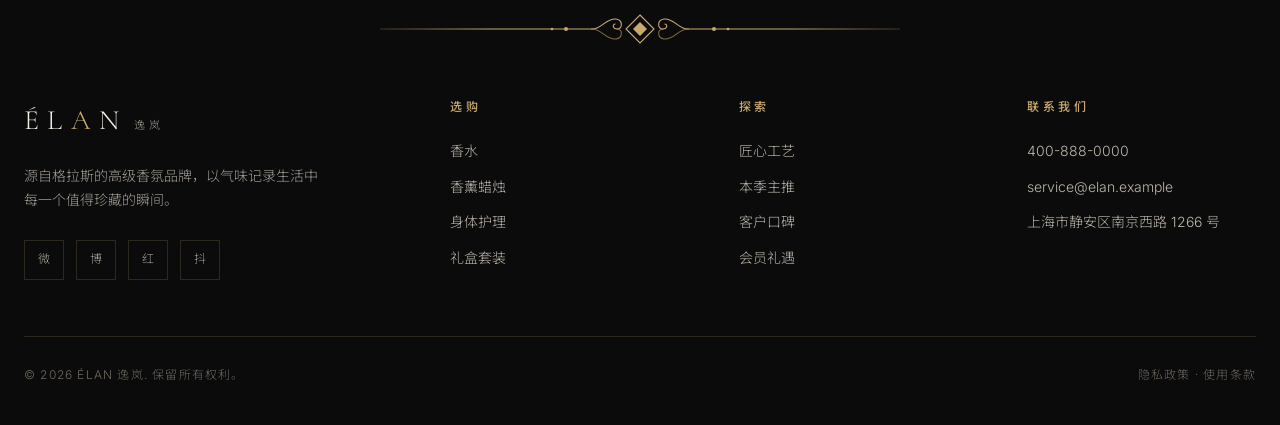
==== commit a0ba8100: "Center carousel slides, swap candle slide for gift set, warm dark panels - Size the carousel to the " ====
--- a/index.html
+++ b/index.html
@@ -59,23 +59,26 @@
           </div>
         </article>
 
-        <article class="slide" data-label="居家香薰">
-          <div class="slide-bg bg-candle" aria-hidden="true"></div>
+        <article class="slide" data-label="臻藏礼盒">
+          <div class="slide-bg bg-gift" aria-hidden="true"></div>
           <div class="container slide-inner split-slide reverse">
             <div class="slide-copy">
-              <span class="eyebrow">Home Fragrance · 居家香薰</span>
-              <h2 class="slide-title">一室<em>暖意</em></h2>
-              <p>天然大豆蜡与棉芯，燃烧约 55 小时。松针、旧书页与无花果，把季节的气味带回家。</p>
-              <div class="slide-price">¥620 <small>起</small></div>
+              <span class="eyebrow">Gift Collection · 送礼之选</span>
+              <h2 class="slide-title">臻藏<em>礼盒</em></h2>
+              <p>四款经典香水 15ml 随行装，配手写贺卡与丝带包装。一次收藏逸岚的四种气韵。</p>
+              <div class="slide-price">¥1,880 <small><s>¥2,160</s></small></div>
               <div class="hero-cta">
-                <a href="collection.html?cat=home" class="btn btn-primary">选购香薰蜡烛 <span class="arrow">→</span></a>
-                <a href="product.html?id=bois" class="btn btn-ghost">松林篝火</a>
+                <a href="product.html?id=giftset" class="btn btn-primary">查看礼盒 <span class="arrow">→</span></a>
+                <button class="btn btn-ghost" data-add="giftset">加入购物袋</button>
               </div>
             </div>
-            <div class="slide-visual candles">
-              <div class="candle c-side"><span class="flame"></span><div data-bottle="candle,#6b4a2a,#24170c"></div></div>
-              <div class="candle c-main"><span class="flame"></span><div data-bottle="candle,#2c2a26,#0f0e0c"></div></div>
-              <div class="candle c-side"><span class="flame"></span><div data-bottle="candle,#3f4a35,#151a12"></div></div>
+            <div class="slide-visual">
+              <div class="gift-box">
+                <div data-bottle="tall,#d9a35b,#7a4a17"></div>
+                <div data-bottle="round,#f1e6cf,#b8a37c"></div>
+                <div data-bottle="tall,#e7a7a1,#8c3f45"></div>
+                <div data-bottle="square,#4a3a2c,#14100c"></div>
+              </div>
             </div>
           </div>
         </article>
--- a/assets/styles.css
+++ b/assets/styles.css
@@ -685,8 +685,9 @@
 .hero-slider::before { display: none; }
 .slides { display: grid; }
 .slide {
-  grid-area: 1 / 1; position: relative; overflow: hidden; min-height: 700px;
-  display: flex; align-items: center; padding: 50px 0 120px;
+  grid-area: 1 / 1; position: relative; overflow: hidden;
+  height: clamp(600px, calc(100vh - 130px), 860px);
+  display: flex; align-items: center; justify-content: center; padding: 24px 0 112px;
   opacity: 0; visibility: hidden; transition: opacity 1.2s var(--ease), visibility 0s linear 1.2s;
 }
 .slide.is-active { opacity: 1; visibility: visible; transition: opacity 1.2s var(--ease), visibility 0s; z-index: 1; }
@@ -695,16 +696,17 @@
 .bg-collection { background: radial-gradient(50% 55% at 50% 40%, rgba(201, 169, 110, 0.26), transparent 70%); }
 .bg-collection .hero-word { top: 30px; }
 .bg-oud { background: radial-gradient(45% 65% at 72% 52%, rgba(150, 95, 40, 0.38), transparent 70%), linear-gradient(115deg, #0b0b0c 30%, #1b140d 70%, #0b0b0c); }
-.bg-candle { background: radial-gradient(40% 55% at 30% 58%, rgba(235, 150, 60, 0.3), transparent 70%), radial-gradient(70% 80% at 30% 100%, rgba(120, 60, 20, 0.25), transparent 70%), linear-gradient(180deg, #0b0b0c, #110c08); }
 .smoke { position: absolute; width: 340px; height: 520px; border-radius: 50%; background: radial-gradient(closest-side, rgba(230, 210, 180, 0.08), transparent); filter: blur(20px); animation: smoke 14s ease-in-out infinite; }
 .smoke.s1 { right: 18%; bottom: -20%; }
 .smoke.s2 { right: 28%; bottom: -30%; animation-delay: -5s; width: 260px; }
 .smoke.s3 { right: 10%; bottom: -25%; animation-delay: -9s; width: 300px; }
 @keyframes smoke { 0% { transform: translateY(0) scaleX(1); opacity: 0; } 30% { opacity: 1; } 100% { transform: translateY(-60%) scaleX(1.6); opacity: 0; } }
 
-.slide-inner { position: relative; z-index: 1; width: min(var(--max), 100% - 48px); }
+.slide-inner { position: relative; z-index: 1; width: min(var(--max), 100% - 48px); margin-inline: auto; }
 .slide-inner.center { display: flex; flex-direction: column; align-items: center; text-align: center; }
-.slide-inner.center .hero-stage { margin: 24px 0 4px; }
+.slide-inner.center .hero-stage { margin: 16px 0 0; height: clamp(200px, min(30vw, 36vh), 380px); }
+.slide-inner.center h1 { margin: 18px 0 12px; }
+.slide-inner.center p { margin-bottom: 26px; }
 .split-slide { display: grid; grid-template-columns: 1fr 1fr; gap: 60px; align-items: center; }
 .split-slide.reverse .slide-copy { order: 2; }
 .slide-copy p, .slide-inner.center p { color: var(--muted); font-size: 16px; max-width: 480px; margin-bottom: 34px; }
@@ -715,22 +717,15 @@
 .slide-price { font-family: var(--serif); font-size: 34px; color: var(--gold-light); margin: -8px 0 30px; }
 .slide-price small { font-family: var(--sans); font-size: 13px; color: var(--muted); }
 .split-slide .hero-cta { justify-content: flex-start; }
-.slide-visual { position: relative; display: grid; place-items: center; min-height: 460px; }
-.slide-bottle { width: 250px; filter: drop-shadow(0 40px 50px rgba(0, 0, 0, 0.8)); animation: float 7s ease-in-out infinite; }
-.candles { display: flex; align-items: flex-end; justify-content: center; gap: 26px; }
-.candle { position: relative; filter: drop-shadow(0 30px 30px rgba(0, 0, 0, 0.7)); }
-.candle.c-main { width: 210px; }
-.candle.c-side { width: 140px; opacity: 0.9; }
-.flame {
-  position: absolute; left: 50%; top: calc(31% - 34px); width: 14px; height: 30px; margin-left: -7px; z-index: 2;
-  background: radial-gradient(ellipse at 50% 75%, #fff8e0 0%, #ffd27a 35%, #f08a2a 70%, transparent 72%);
-  border-radius: 50% 50% 50% 50% / 65% 65% 35% 35%; transform-origin: 50% 90%;
-  box-shadow: 0 0 30px 10px rgba(255, 170, 70, 0.35), 0 0 80px 30px rgba(255, 140, 40, 0.15);
-  animation: flicker 2.4s ease-in-out infinite;
-}
-.c-side .flame { top: calc(31% - 26px); width: 10px; height: 22px; margin-left: -5px; animation-delay: -0.8s; }
-@keyframes flicker { 0%, 100% { transform: scale(1) rotate(-1deg); } 25% { transform: scale(1.06, 0.94) rotate(2deg); } 50% { transform: scale(0.96, 1.05) rotate(-2deg); } 75% { transform: scale(1.03) rotate(1deg); } }
-
+.slide-visual { position: relative; display: grid; place-items: center; }
+.bg-gift { background: radial-gradient(42% 60% at 30% 52%, rgba(201, 169, 110, 0.22), transparent 70%), linear-gradient(245deg, #0b0b0c 30%, #15120d 70%, #0b0b0c); }
+.gift-box {
+  display: flex; align-items: flex-end; justify-content: center; gap: 18px; width: min(460px, 100%);
+  padding: 46px 34px 26px; border: 1px solid rgba(201, 169, 110, 0.5);
+  background: linear-gradient(180deg, #17140f, #0e0c0a); box-shadow: inset 0 0 0 8px #0b0b0c, inset 0 0 0 9px rgba(201, 169, 110, 0.25), 0 40px 60px -30px rgba(0, 0, 0, 0.9);
+}
+.gift-box > div { width: 22%; filter: drop-shadow(0 16px 16px rgba(0, 0, 0, 0.7)); }
+.slide-bottle { width: min(250px, 30vh); filter: drop-shadow(0 40px 50px rgba(0, 0, 0, 0.8)); animation: float 7s ease-in-out infinite; }
 .slider-ui { position: relative; z-index: 2; display: flex; align-items: flex-end; justify-content: space-between; gap: 30px; margin-top: -96px; padding-bottom: 32px; }
 .slider-tabs { display: grid; grid-template-columns: repeat(3, minmax(0, 200px)); gap: 20px; flex: 1; }
 .slider-tab { text-align: left; padding-top: 14px; font-size: 12px; letter-spacing: 0.15em; color: var(--muted); position: relative; transition: color 0.3s; }
@@ -747,59 +742,39 @@
 .hero-slider + .hero-bar, .hero-slider .hero-bar { margin-top: 20px; }
 
 @media (max-width: 860px) {
-  .slide { min-height: 0; padding: 30px 0 120px; }
+  .slide { height: auto; min-height: 0; padding: 30px 0 110px; }
   .split-slide { grid-template-columns: 1fr; gap: 10px; text-align: center; }
   .split-slide .slide-copy, .split-slide.reverse .slide-copy { order: 2; }
   .split-slide .slide-copy p { margin: 0 auto 30px; }
   .split-slide .hero-cta { justify-content: center; }
   .split-slide .eyebrow { justify-content: center; }
-  .slide-visual { min-height: 300px; }
+  .split-slide .eyebrow::before { display: none; }
+  .slide-visual { min-height: 240px; }
+  .gift-box { padding: 30px 20px 18px; gap: 10px; width: min(320px, 100%); }
   .slide-bottle { width: 170px; }
-  .candle.c-main { width: 150px; }
-  .candle.c-side { width: 96px; }
   .slider-tabs { grid-template-columns: repeat(3, 1fr); gap: 10px; }
   .slider-arrows { display: none; }
 }
 @media (max-width: 560px) {
   .slider-tab { font-size: 0; letter-spacing: 0; }
   .slider-tab b { font-size: 12px; }
-  .candles { gap: 12px; }
-  .candle.c-side { width: 76px; }
 }
 
 /* =========================================================
-   象牙白浅色板块：在任意 section 上加 class="light"
+   暖色框板块：在任意 section 上加 class="light"
+   比纯黑背景稍亮的古铜暖调，配金色双线边框
    ========================================================= */
 section.light {
-  --bg: #f4efe6; --bg-soft: #ece5d8; --bg-card: #fbf8f2;
-  --ivory: #1d1a16; --muted: #6f685d; --line: rgba(140, 108, 58, 0.28);
-  --gold: #a07e44; --gold-light: #8a6a30; --gold-deep: #6f5426;
-  position: relative; width: min(1400px, 100% - 32px); margin: 40px auto;
-  padding: 96px 0; color: var(--ivory);
+  position: relative; width: min(1400px, 100% - 32px); margin: 40px auto; padding: 96px 0;
   background:
-    radial-gradient(60% 80% at 85% 0%, rgba(201, 169, 110, 0.22), transparent 60%),
-    linear-gradient(180deg, #f7f3ec, #efe8db);
+    radial-gradient(55% 70% at 85% 0%, rgba(201, 169, 110, 0.13), transparent 60%),
+    radial-gradient(45% 60% at 10% 100%, rgba(201, 169, 110, 0.07), transparent 60%),
+    linear-gradient(180deg, #1c1813, #141110);
+  border: 1px solid rgba(201, 169, 110, 0.3);
   box-shadow: 0 50px 100px -50px rgba(0, 0, 0, 0.9);
 }
-section.light::after { content: ""; position: absolute; inset: 12px; border: 1px solid rgba(160, 126, 68, 0.35); pointer-events: none; }
-section.light .btn-primary { color: #fbf6ec; background: linear-gradient(135deg, #2a241c, #14110d); border-color: #14110d; }
-section.light .btn-primary:hover { box-shadow: 0 12px 30px -10px rgba(0, 0, 0, 0.5); }
-section.light .craft-visual { background: radial-gradient(60% 60% at 50% 45%, rgba(201, 169, 110, 0.25), transparent 70%), #1a1714; border-color: #1a1714; }
-section.light .craft-visual::before { border-color: rgba(201, 169, 110, 0.3); }
-section.light .craft-visual .year { background: #1a1714; color: #e6cf9f; }
-section.light .feature p, section.light .section-lead { color: var(--muted); }
-section.light .steps li { background: #fbf8f2; }
-section.light .tier-card { background: #fbf8f2; }
-section.light .tier-card.featured { background: #1a1714; color: #f4efe6; border-color: #1a1714; --muted: #a39e94; }
-section.light .tier-card.featured h3 { color: #f4efe6; }
-section.light .tier-card.featured .req { color: #c9a96e; }
-section.light .tier-card.featured ul { color: #cfc9bd; }
-section.light .tier-card.featured li::before { color: #c9a96e; }
-section.light .tier-card .ribbon { background: #c9a96e; }
-section.light .compare th { color: var(--gold-deep); }
-section.light .compare td:first-child { color: var(--ivory); }
-section.light .eyebrow::before, section.light .eyebrow-center::after { background: var(--gold); }
+section.light::after { content: ""; position: absolute; inset: 10px; border: 1px solid rgba(201, 169, 110, 0.14); pointer-events: none; }
+section.light .steps li, section.light .tier-card { background: rgba(11, 11, 12, 0.45); }
+section.light .tier-card.featured { background: radial-gradient(80% 60% at 50% 0%, rgba(201, 169, 110, 0.18), transparent 70%), rgba(11, 11, 12, 0.45); }
+section.light .craft-visual { background: rgba(11, 11, 12, 0.35); }
 @media (max-width: 860px) { section.light { padding: 64px 0; margin: 24px auto; } }
-section.light .tier-card ul { color: #4a443b; }
-section.light .tier-card.featured ul { color: #cfc9bd; }
-section.light .split .prose, section.light .steps p { color: var(--muted); }
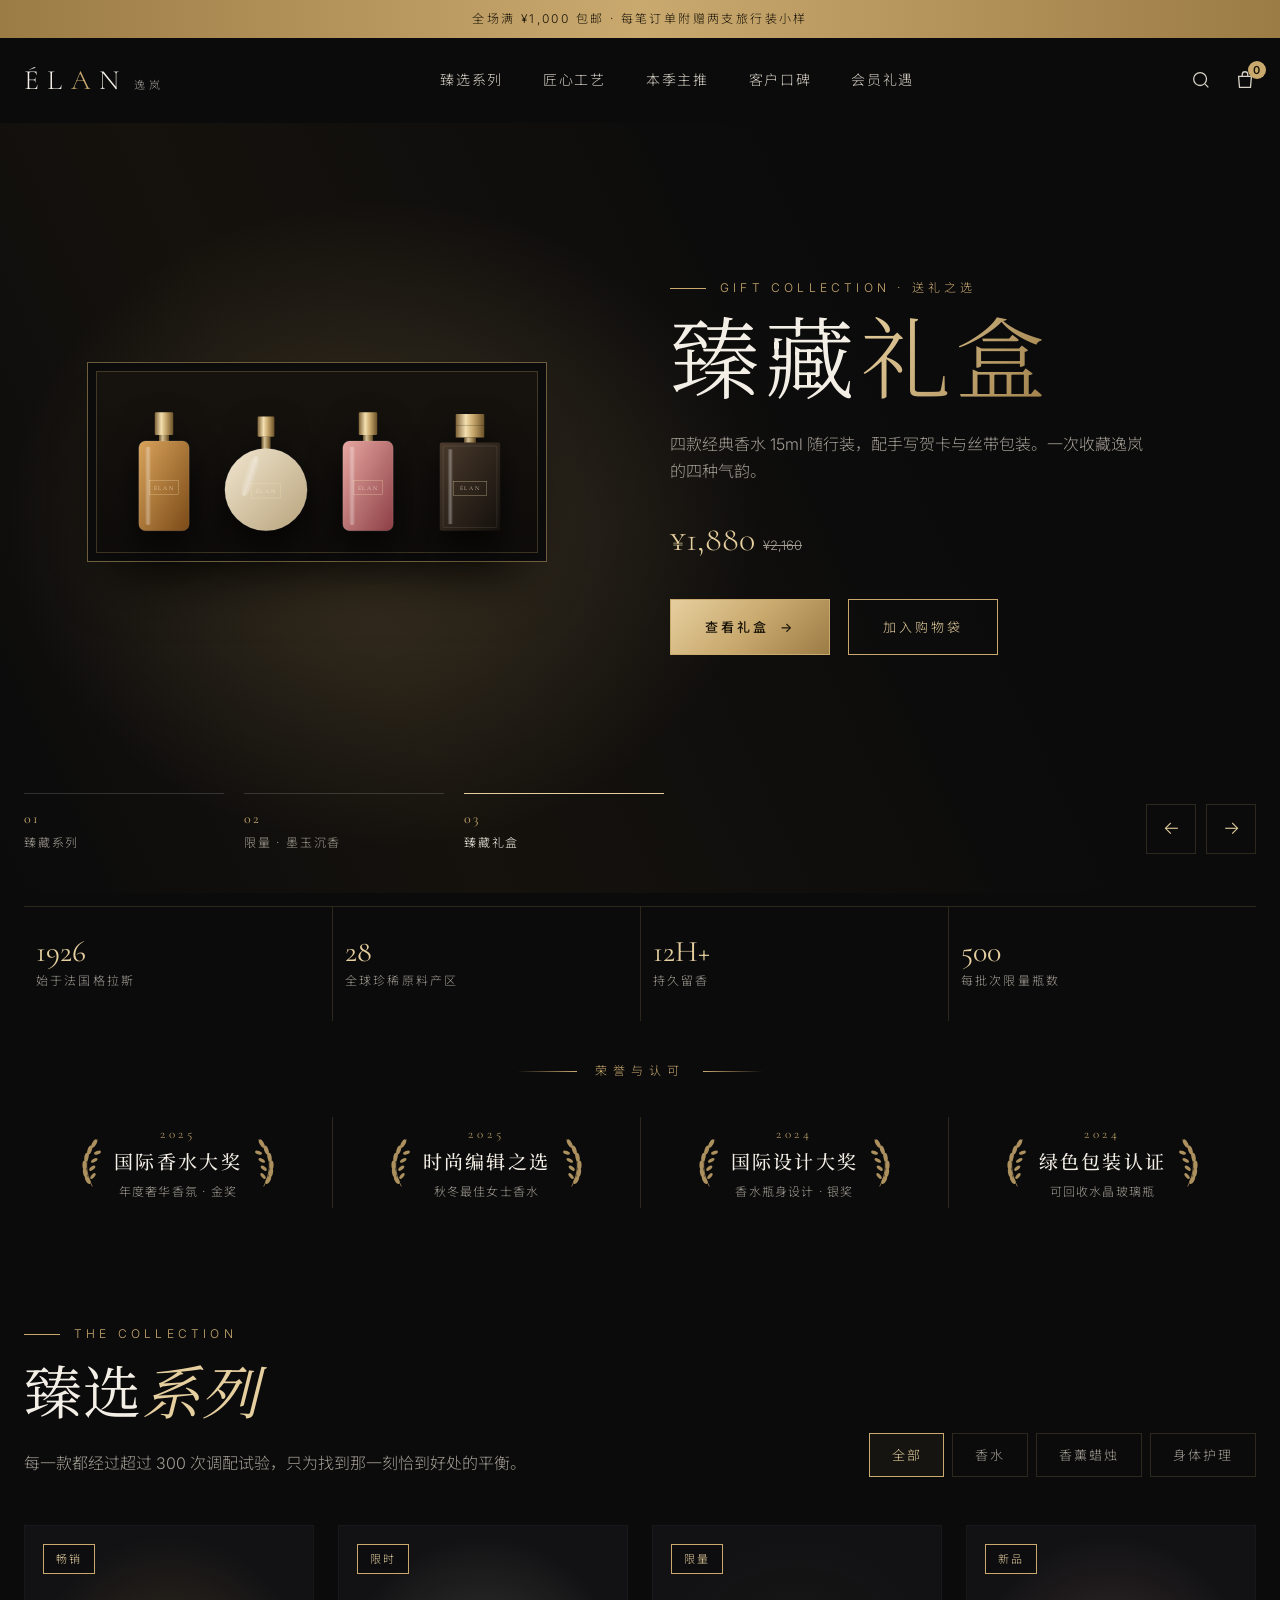
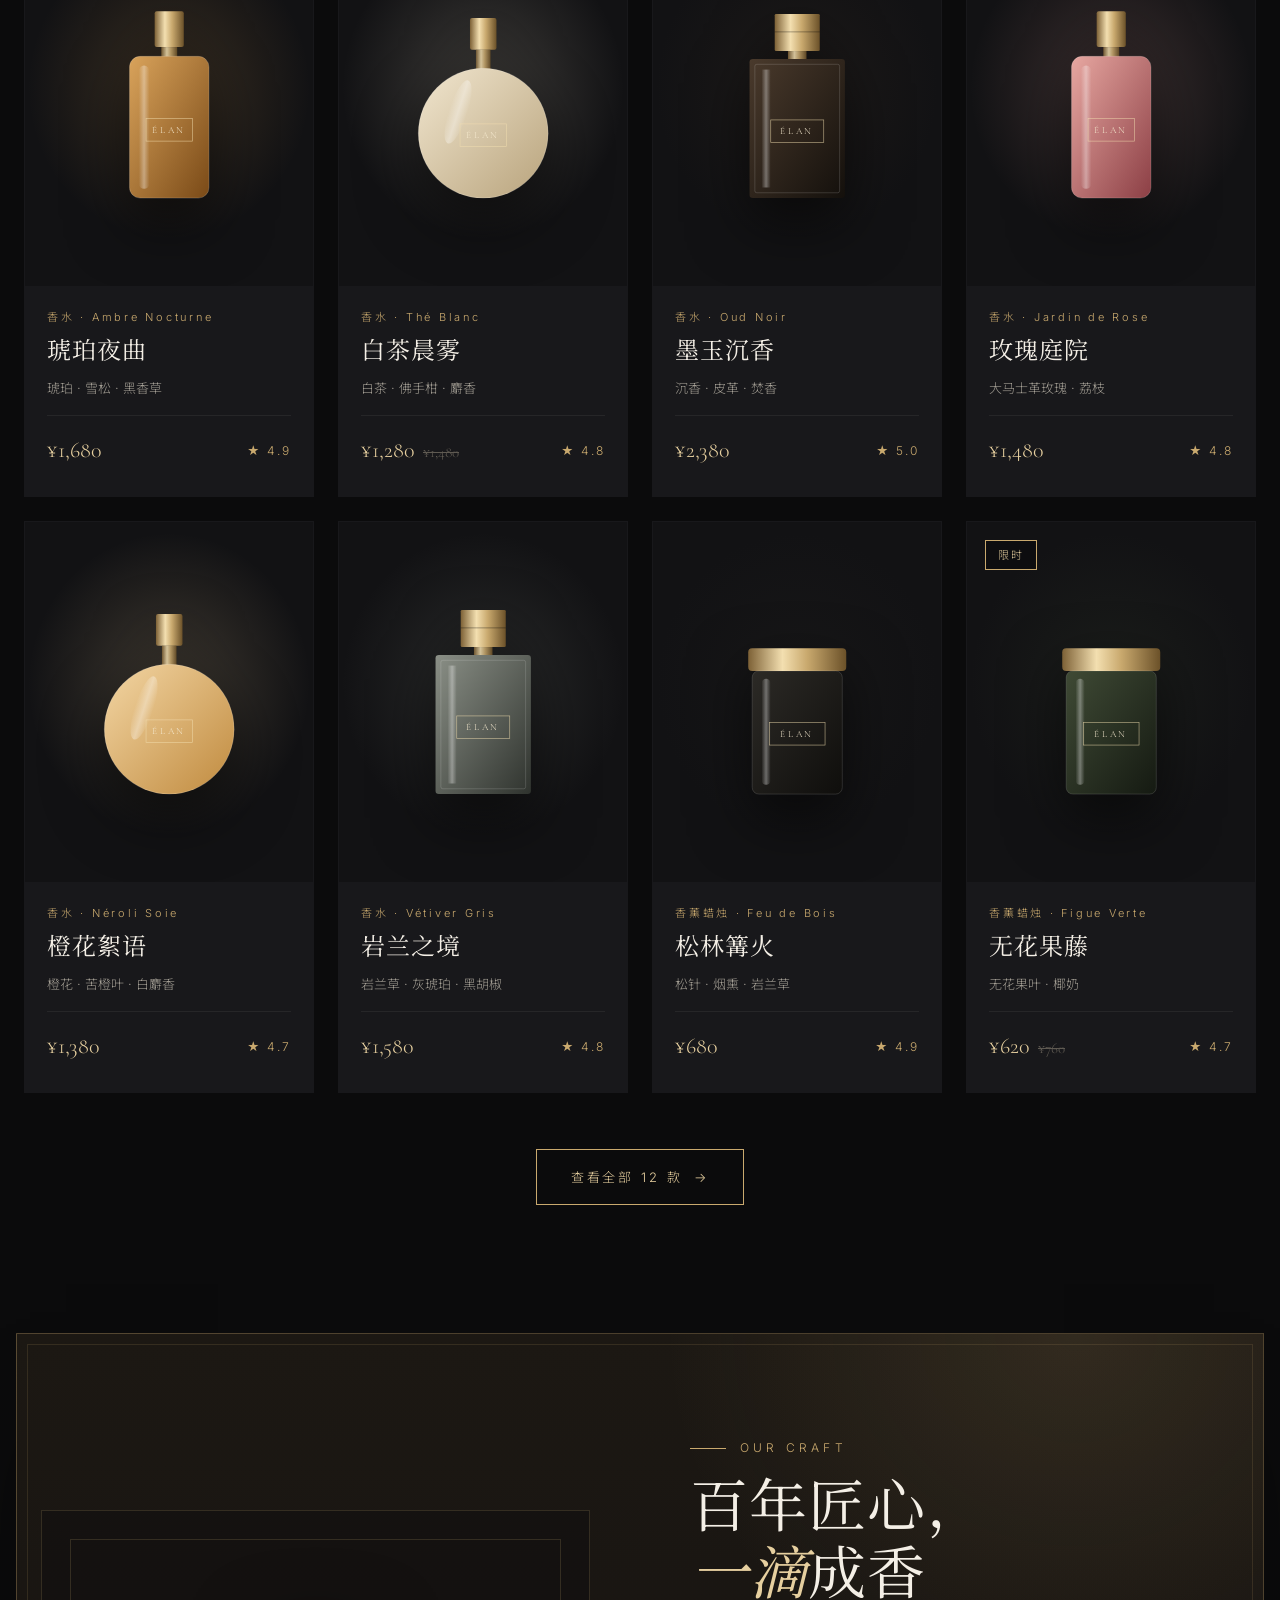
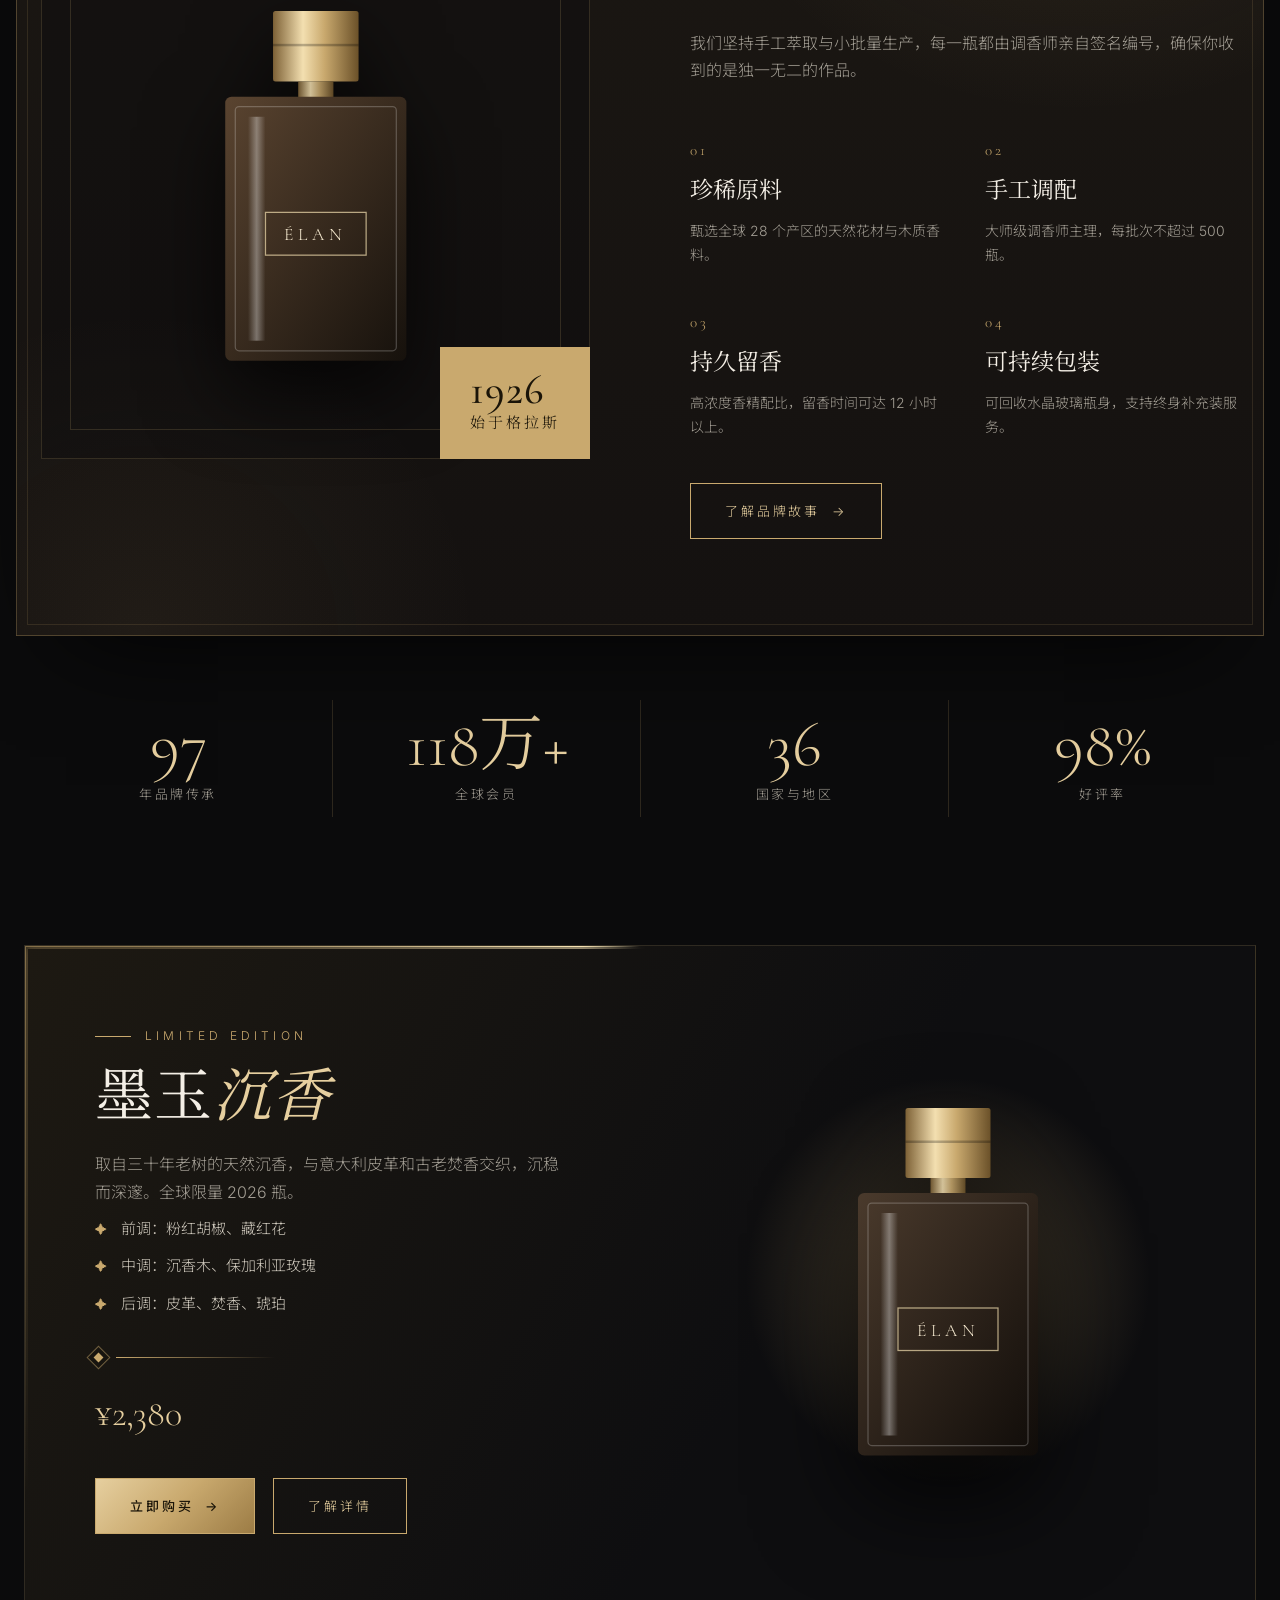
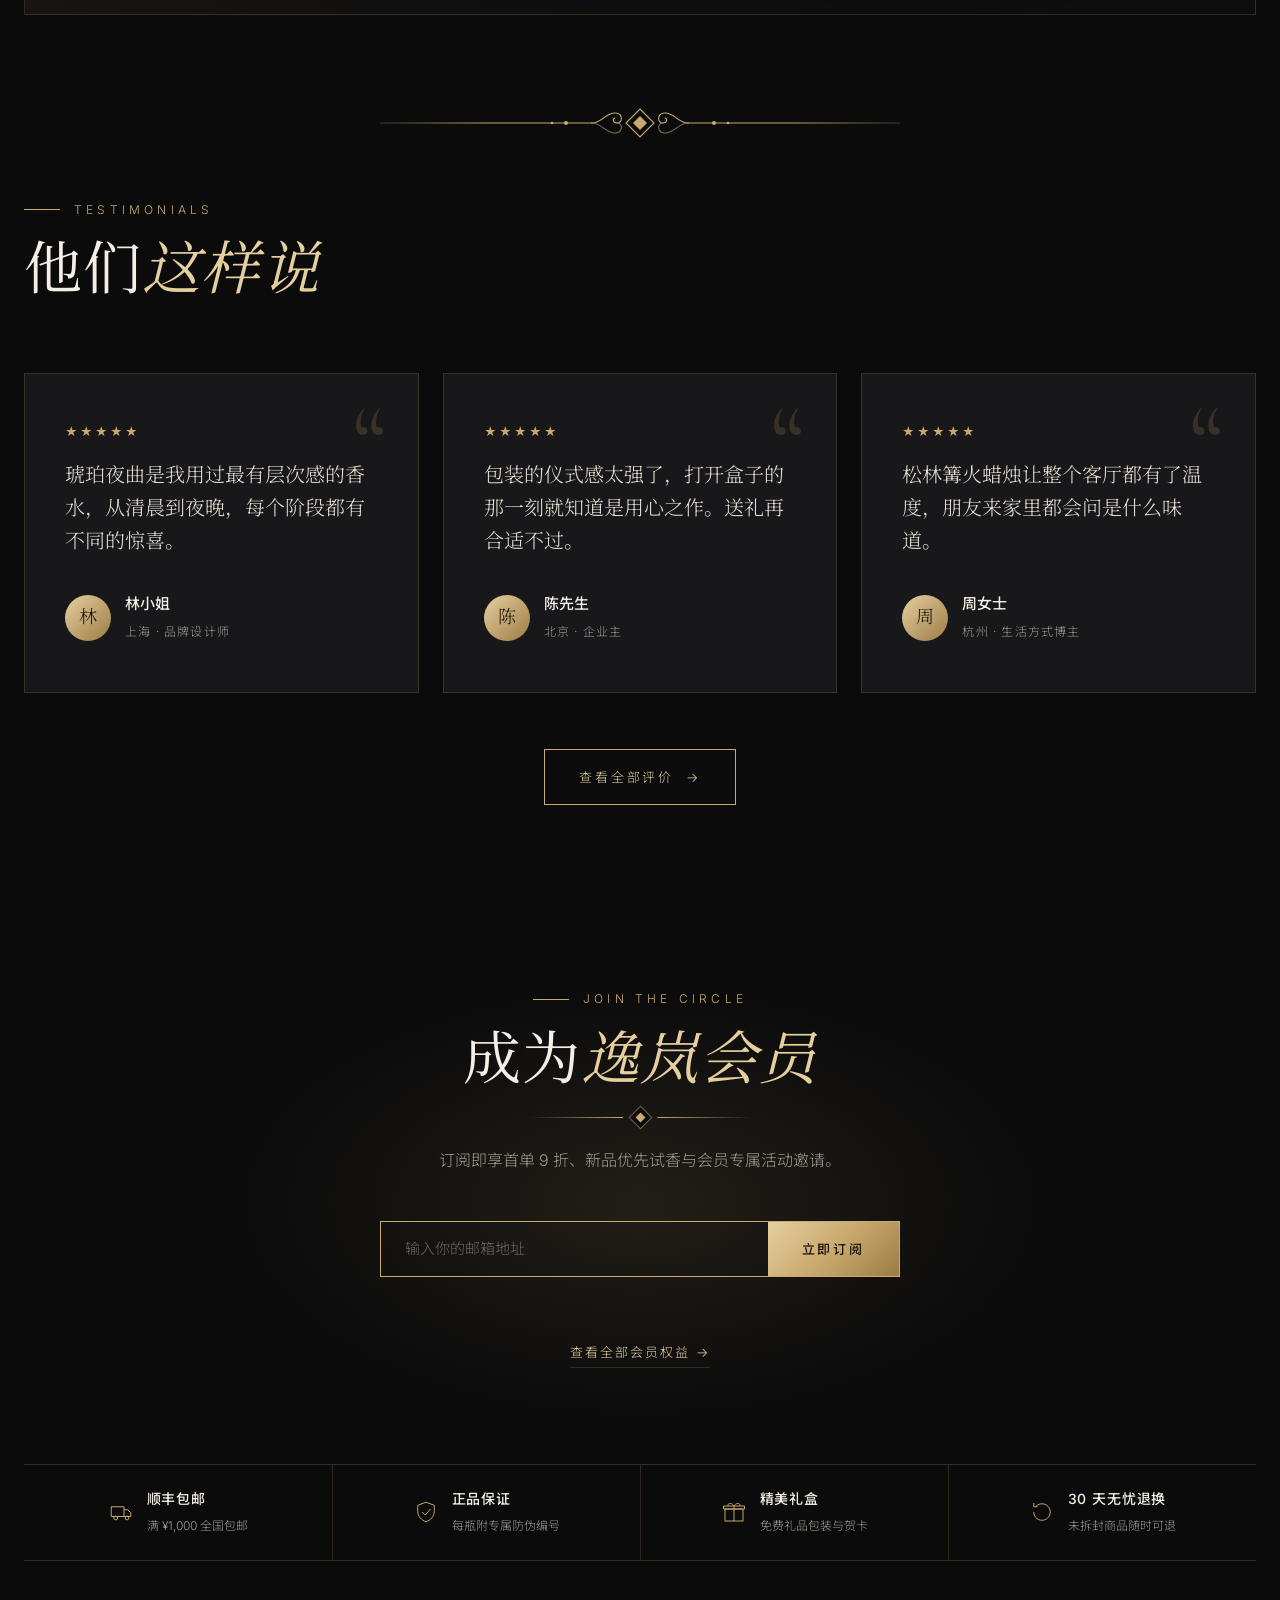
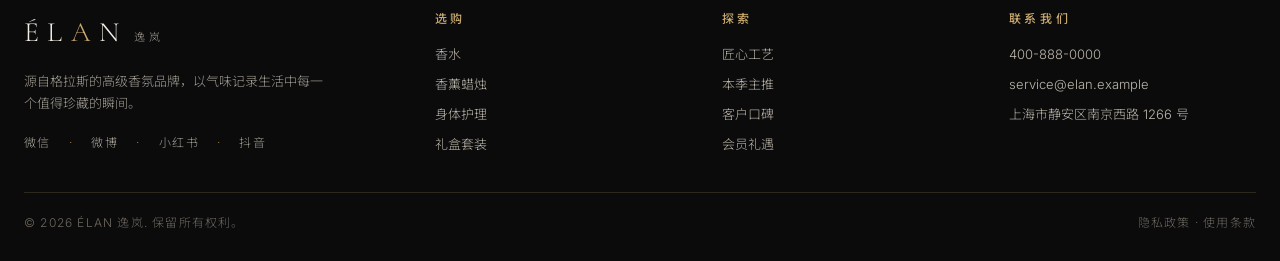
==== commit 9dd43409: "Add a gold light that travels around the limited-edition card border Co-Authored-By: Claude Opus 5.5" ====
--- a/index.html
+++ b/index.html
@@ -169,7 +169,7 @@
     <!-- ============ 主推 ============ -->
     <section id="spotlight">
       <div class="container">
-        <div class="spotlight-card reveal">
+        <div class="spotlight-card reveal"><span class="orbit-glow" aria-hidden="true"></span>
           <div class="spotlight-copy">
             <span class="eyebrow">Limited Edition</span>
             <h2 class="section-title">墨玉<em>沉香</em></h2>
--- a/assets/styles.css
+++ b/assets/styles.css
@@ -300,6 +300,17 @@
   background: linear-gradient(120deg, #1d1912, #0e0e10 60%);
   border: 1px solid var(--line);
 }
+/* 绕框流动的金光 */
+@property --spin { syntax: "<angle>"; inherits: false; initial-value: 0deg; }
+.spotlight-card::after, .spotlight-card .orbit-glow {
+  content: ""; position: absolute; inset: -1px; z-index: 2; pointer-events: none; padding: 1.5px;
+  background: conic-gradient(from var(--spin), transparent 0deg, transparent 250deg, rgba(201, 169, 110, 0.5) 300deg, #f6e3b4 350deg, transparent 360deg);
+  -webkit-mask: linear-gradient(#000 0 0) content-box, linear-gradient(#000 0 0);
+  -webkit-mask-composite: xor; mask-composite: exclude;
+  animation: orbit 6s linear infinite;
+}
+.spotlight-card .orbit-glow { padding: 4px; filter: blur(6px); opacity: 0.8; }
+@keyframes orbit { to { --spin: 360deg; } }
 .spotlight-copy { padding: 80px 70px; display: flex; flex-direction: column; justify-content: center; position: relative; z-index: 1; }
 .spotlight-copy .price { font-size: 36px; margin: 0 0 34px; }
 .spotlight-list { list-style: none; margin: 10px 0 30px; display: grid; gap: 12px; }
@@ -339,24 +350,25 @@
 .form-note { margin-top: 18px; font-size: 13px; color: var(--gold-light); min-height: 20px; }
 
 /* ---------- 服务保障 ---------- */
-.perks { padding: 24px 0 48px; }
-.perks-grid { display: grid; grid-template-columns: repeat(4, 1fr); gap: 30px; }
-.perk { display: flex; gap: 16px; align-items: flex-start; }
-.perk svg { width: 30px; flex-shrink: 0; color: var(--gold); }
-.perk strong { display: block; font-weight: 500; font-size: 15px; letter-spacing: 0.06em; }
-.perk span { font-size: 13px; color: var(--muted); }
-
-/* ---------- Footer ---------- */
-.footer { padding: 24px 0 40px; }
-.footer-grid { display: grid; grid-template-columns: 1.6fr repeat(3, 1fr); gap: 60px; }
-.footer p { color: var(--muted); font-size: 14px; margin-top: 20px; max-width: 300px; }
-.footer h5 { font-size: 12px; letter-spacing: 0.3em; color: var(--gold); font-weight: 500; margin-bottom: 22px; }
-.footer ul { list-style: none; display: grid; gap: 12px; font-size: 14px; color: #bdb7ab; }
+.perks { padding: 8px 0 0; }
+.perks-grid { display: grid; grid-template-columns: repeat(4, 1fr); border-top: 1px solid rgba(201, 169, 110, 0.22); border-bottom: 1px solid rgba(201, 169, 110, 0.22); }
+.perk { display: flex; gap: 14px; align-items: center; justify-content: center; padding: 22px 12px; }
+.perk + .perk { border-left: 1px solid var(--line); }
+.perk svg { width: 24px; flex-shrink: 0; color: var(--gold); }
+.perk strong { display: block; font-weight: 500; font-size: 14px; letter-spacing: 0.06em; }
+.perk span { font-size: 12px; color: var(--muted); }
+
+.footer { padding: 48px 0 28px; }
+.footer-grid { display: grid; grid-template-columns: 1.5fr repeat(3, 1fr); gap: 40px; }
+.footer p { color: var(--muted); font-size: 13px; margin-top: 14px; max-width: 300px; }
+.footer h5 { font-size: 12px; letter-spacing: 0.3em; color: var(--gold); font-weight: 500; margin-bottom: 14px; }
+.footer ul { list-style: none; display: grid; gap: 8px; font-size: 13px; color: #bdb7ab; }
 .footer ul a:hover { color: var(--gold-light); }
-.socials { display: flex; gap: 12px; margin-top: 28px; }
-.socials a { width: 40px; height: 40px; border: 1px solid var(--line); display: grid; place-items: center; font-size: 12px; color: var(--muted); transition: all 0.3s; }
-.socials a:hover { border-color: var(--gold); color: var(--gold-light); }
-.footer-bottom { margin-top: 56px; padding-top: 28px; border-top: 1px solid var(--line); display: flex; justify-content: space-between; font-size: 12px; color: #6d685f; letter-spacing: 0.1em; flex-wrap: wrap; gap: 12px; }
+.socials { display: flex; flex-wrap: wrap; gap: 6px 18px; margin-top: 18px; font-size: 12px; letter-spacing: 0.12em; }
+.socials a { color: var(--muted); transition: color 0.3s; }
+.socials a + a::before { content: "·"; margin-right: 18px; color: var(--gold-deep); }
+.socials a:hover { color: var(--gold-light); }
+.footer-bottom { margin-top: 36px; padding-top: 20px; border-top: 1px solid var(--line); display: flex; justify-content: space-between; font-size: 12px; color: #6d685f; letter-spacing: 0.1em; flex-wrap: wrap; gap: 12px; }
 
 /* ---------- Toast ---------- */
 .toast {
@@ -385,6 +397,8 @@
   .craft-grid { gap: 60px; }
   .footer-grid { grid-template-columns: 1fr 1fr; }
   .perks-grid { grid-template-columns: repeat(2, 1fr); }
+  .perk:nth-child(3) { border-left: 0; }
+  .perk:nth-child(n+3) { border-top: 1px solid var(--line); }
 }
 
 @media (max-width: 860px) {
@@ -419,8 +433,10 @@
   .logo small { display: none; }
   .products { grid-template-columns: 1fr; }
   .features { grid-template-columns: 1fr; }
-  .footer-grid { grid-template-columns: 1fr; gap: 40px; }
-  .perks-grid { grid-template-columns: 1fr; }
+  .footer-grid { grid-template-columns: 1fr 1fr; gap: 28px 20px; }
+  .footer-grid > div:first-child, .footer-grid > div:last-child { grid-column: 1 / -1; }
+  .perk { justify-content: flex-start; gap: 10px; padding: 16px 10px; }
+  .perk svg { width: 20px; }
   .subscribe { flex-direction: column; }
   .subscribe input { padding: 18px 20px; }
   .subscribe .btn { justify-content: center; }
@@ -686,8 +702,8 @@
 .slides { display: grid; }
 .slide {
   grid-area: 1 / 1; position: relative; overflow: hidden;
-  height: clamp(600px, calc(100vh - 130px), 860px);
-  display: flex; align-items: center; justify-content: center; padding: 24px 0 112px;
+  min-height: clamp(560px, calc(100vh - 130px), 860px);
+  display: flex; align-items: center; justify-content: center; padding: 32px 0 124px;
   opacity: 0; visibility: hidden; transition: opacity 1.2s var(--ease), visibility 0s linear 1.2s;
 }
 .slide.is-active { opacity: 1; visibility: visible; transition: opacity 1.2s var(--ease), visibility 0s; z-index: 1; }
@@ -704,7 +720,9 @@
 
 .slide-inner { position: relative; z-index: 1; width: min(var(--max), 100% - 48px); margin-inline: auto; }
 .slide-inner.center { display: flex; flex-direction: column; align-items: center; text-align: center; }
-.slide-inner.center .hero-stage { margin: 16px 0 0; height: clamp(200px, min(30vw, 36vh), 380px); }
+.slide-inner.center .hero-stage { margin: 12px 0 0; height: clamp(160px, min(28vw, 32vh), 360px); max-width: min(900px, clamp(160px, min(28vw, 32vh), 360px) * 2.7); }
+.slide-inner.center h1 { font-size: clamp(32px, min(5.4vw, 8vh), 74px); }
+.bg-collection .hero-word { font-size: clamp(120px, min(26vw, 50vh), 420px); }
 .slide-inner.center h1 { margin: 18px 0 12px; }
 .slide-inner.center p { margin-bottom: 26px; }
 .split-slide { display: grid; grid-template-columns: 1fr 1fr; gap: 60px; align-items: center; }
@@ -712,7 +730,7 @@
 .slide-copy p, .slide-inner.center p { color: var(--muted); font-size: 16px; max-width: 480px; margin-bottom: 34px; }
 .slide-inner.center p { margin-inline: auto; }
 .split-slide .slide-copy p { margin: 0 0 34px; }
-.slide-title { font-family: var(--serif); font-weight: 300; font-size: clamp(48px, 7vw, 100px); line-height: 1.05; letter-spacing: 0.06em; margin: 18px 0 20px; }
+.slide-title { font-family: var(--serif); font-weight: 300; font-size: clamp(44px, min(7vw, 11vh), 100px); line-height: 1.05; letter-spacing: 0.06em; margin: 18px 0 20px; }
 .slide-title em { font-style: normal; background: linear-gradient(120deg, var(--gold-light), var(--gold-deep)); -webkit-background-clip: text; background-clip: text; color: transparent; }
 .slide-price { font-family: var(--serif); font-size: 34px; color: var(--gold-light); margin: -8px 0 30px; }
 .slide-price small { font-family: var(--sans); font-size: 13px; color: var(--muted); }
@@ -726,7 +744,7 @@
 }
 .gift-box > div { width: 22%; filter: drop-shadow(0 16px 16px rgba(0, 0, 0, 0.7)); }
 .slide-bottle { width: min(250px, 30vh); filter: drop-shadow(0 40px 50px rgba(0, 0, 0, 0.8)); animation: float 7s ease-in-out infinite; }
-.slider-ui { position: relative; z-index: 2; display: flex; align-items: flex-end; justify-content: space-between; gap: 30px; margin-top: -96px; padding-bottom: 32px; }
+.slider-ui { position: relative; z-index: 2; display: flex; align-items: flex-end; justify-content: space-between; gap: 30px; margin-top: -100px; padding-bottom: 32px; }
 .slider-tabs { display: grid; grid-template-columns: repeat(3, minmax(0, 200px)); gap: 20px; flex: 1; }
 .slider-tab { text-align: left; padding-top: 14px; font-size: 12px; letter-spacing: 0.15em; color: var(--muted); position: relative; transition: color 0.3s; }
 .slider-tab b { display: block; font-family: var(--serif); font-weight: 400; font-size: 14px; color: var(--gold); margin-bottom: 2px; }
@@ -734,7 +752,6 @@
 .slider-tab i { position: absolute; top: 0; left: 0; height: 1px; width: 0; background: var(--gold-light); }
 .slider-tab.on { color: var(--ivory); }
 .slider-tab.on i { animation: progress var(--dur, 6s) linear forwards; }
-.hero-slider.paused .slider-tab.on i { animation-play-state: paused; }
 @keyframes progress { to { width: 100%; } }
 .slider-arrows { display: flex; gap: 10px; }
 .arrow-btn { width: 50px; height: 50px; border: 1px solid var(--line); color: var(--gold-light); font-size: 18px; transition: all 0.3s; }
@@ -742,7 +759,7 @@
 .hero-slider + .hero-bar, .hero-slider .hero-bar { margin-top: 20px; }
 
 @media (max-width: 860px) {
-  .slide { height: auto; min-height: 0; padding: 30px 0 110px; }
+  .slide { min-height: 0; padding: 30px 0 118px; }
   .split-slide { grid-template-columns: 1fr; gap: 10px; text-align: center; }
   .split-slide .slide-copy, .split-slide.reverse .slide-copy { order: 2; }
   .split-slide .slide-copy p { margin: 0 auto 30px; }
@@ -778,3 +795,46 @@
 section.light .tier-card.featured { background: radial-gradient(80% 60% at 50% 0%, rgba(201, 169, 110, 0.18), transparent 70%), rgba(11, 11, 12, 0.45); }
 section.light .craft-visual { background: rgba(11, 11, 12, 0.35); }
 @media (max-width: 860px) { section.light { padding: 64px 0; margin: 24px auto; } }
+
+/* ---------- 商品详细介绍 ---------- */
+.pd-tabs { display: flex; justify-content: center; gap: clamp(18px, 4vw, 56px); flex-wrap: wrap; padding: 22px 0; margin-top: 30px; border-top: 1px solid var(--line); border-bottom: 1px solid var(--line); font-size: 13px; letter-spacing: 0.2em; color: var(--muted); }
+.pd-tabs a { position: relative; padding: 4px 0; transition: color 0.3s; }
+.pd-tabs a::after { content: ""; position: absolute; left: 50%; right: 50%; bottom: -2px; height: 1px; background: var(--gold); transition: all 0.3s; }
+.pd-tabs a:hover { color: var(--gold-light); }
+.pd-tabs a:hover::after { left: 0; right: 0; }
+.pd-sec { padding: 72px 0; }
+.pd-sec + .pd-sec { border-top: 1px solid rgba(255, 255, 255, 0.04); }
+.pd-head { text-align: center; margin-bottom: 44px; }
+.pd-head .divider-gem { margin-top: 18px; }
+.pd-story { display: grid; grid-template-columns: 1fr 1.1fr; gap: 80px; align-items: center; }
+.pd-quote blockquote { font-family: var(--serif); font-weight: 300; font-size: clamp(28px, 3vw, 40px); line-height: 1.5; letter-spacing: 0.04em; margin: 18px 0 22px; color: var(--ivory); }
+.pd-sign { font-family: var(--serif); font-style: italic; font-size: 16px; color: var(--gold); }
+.pd-sign::before { content: ""; display: inline-block; width: 36px; height: 1px; background: var(--gold); vertical-align: middle; margin-right: 14px; }
+.pd-text p { color: #cfc9bd; font-size: 15px; line-height: 2; }
+.pd-text p + p { margin-top: 18px; }
+.pd-layers { display: grid; grid-template-columns: repeat(3, 1fr); gap: 24px; }
+.pd-layer { position: relative; padding: 40px 32px 36px; border: 1px solid var(--line); background: linear-gradient(180deg, rgba(201, 169, 110, 0.06), transparent 60%), var(--bg-card); }
+.pd-layer .no { position: absolute; top: 22px; right: 26px; font-family: var(--serif); font-size: 44px; line-height: 1; color: rgba(201, 169, 110, 0.18); }
+.pd-layer .when { font-size: 11px; letter-spacing: 0.22em; color: var(--muted); }
+.pd-layer h3 { font-family: var(--serif); font-weight: 400; font-size: 28px; margin: 10px 0 6px; color: var(--gold-light); }
+.pd-layer .ing { font-size: 15px; color: var(--ivory); margin-bottom: 14px; padding-bottom: 14px; border-bottom: 1px solid var(--line); }
+.pd-layer p { font-size: 14px; color: var(--muted); line-height: 1.85; }
+.pd-profile { display: grid; grid-template-columns: 1fr 1.2fr; gap: 80px; }
+.pd-profile .section-title { margin: 10px 0 30px; }
+.meters { display: grid; gap: 22px; }
+.meter { display: grid; grid-template-columns: 56px 1fr 34px; align-items: center; gap: 18px; font-size: 13px; color: #d8d2c6; letter-spacing: 0.1em; }
+.meter .bar { height: 2px; background: rgba(255, 255, 255, 0.1); }
+.meter .bar i { display: block; height: 100%; background: linear-gradient(90deg, var(--gold-deep), var(--gold-light)); }
+.meter b { font-weight: 400; font-size: 12px; color: var(--gold); text-align: right; }
+.spec-table { border-top: 1px solid var(--line); }
+.spec-table div { display: grid; grid-template-columns: 110px 1fr; gap: 20px; padding: 14px 0; border-bottom: 1px solid var(--line); font-size: 14px; }
+.spec-table dt { color: var(--gold); font-size: 12px; letter-spacing: 0.2em; padding-top: 2px; }
+.spec-table dd { color: #d8d2c6; }
+.steps.steps-3 { grid-template-columns: repeat(3, 1fr); margin-top: 0; }
+.pd-reviews { display: grid; grid-template-columns: repeat(2, 1fr); gap: 24px; }
+.pd-reviews .quote p { font-size: 18px; }
+@media (max-width: 860px) {
+  .pd-story, .pd-profile, .pd-layers, .pd-reviews, .steps.steps-3 { grid-template-columns: 1fr; gap: 28px; }
+  .pd-sec { padding: 56px 0; }
+  .pd-tabs { gap: 14px 22px; font-size: 12px; letter-spacing: 0.12em; }
+}
